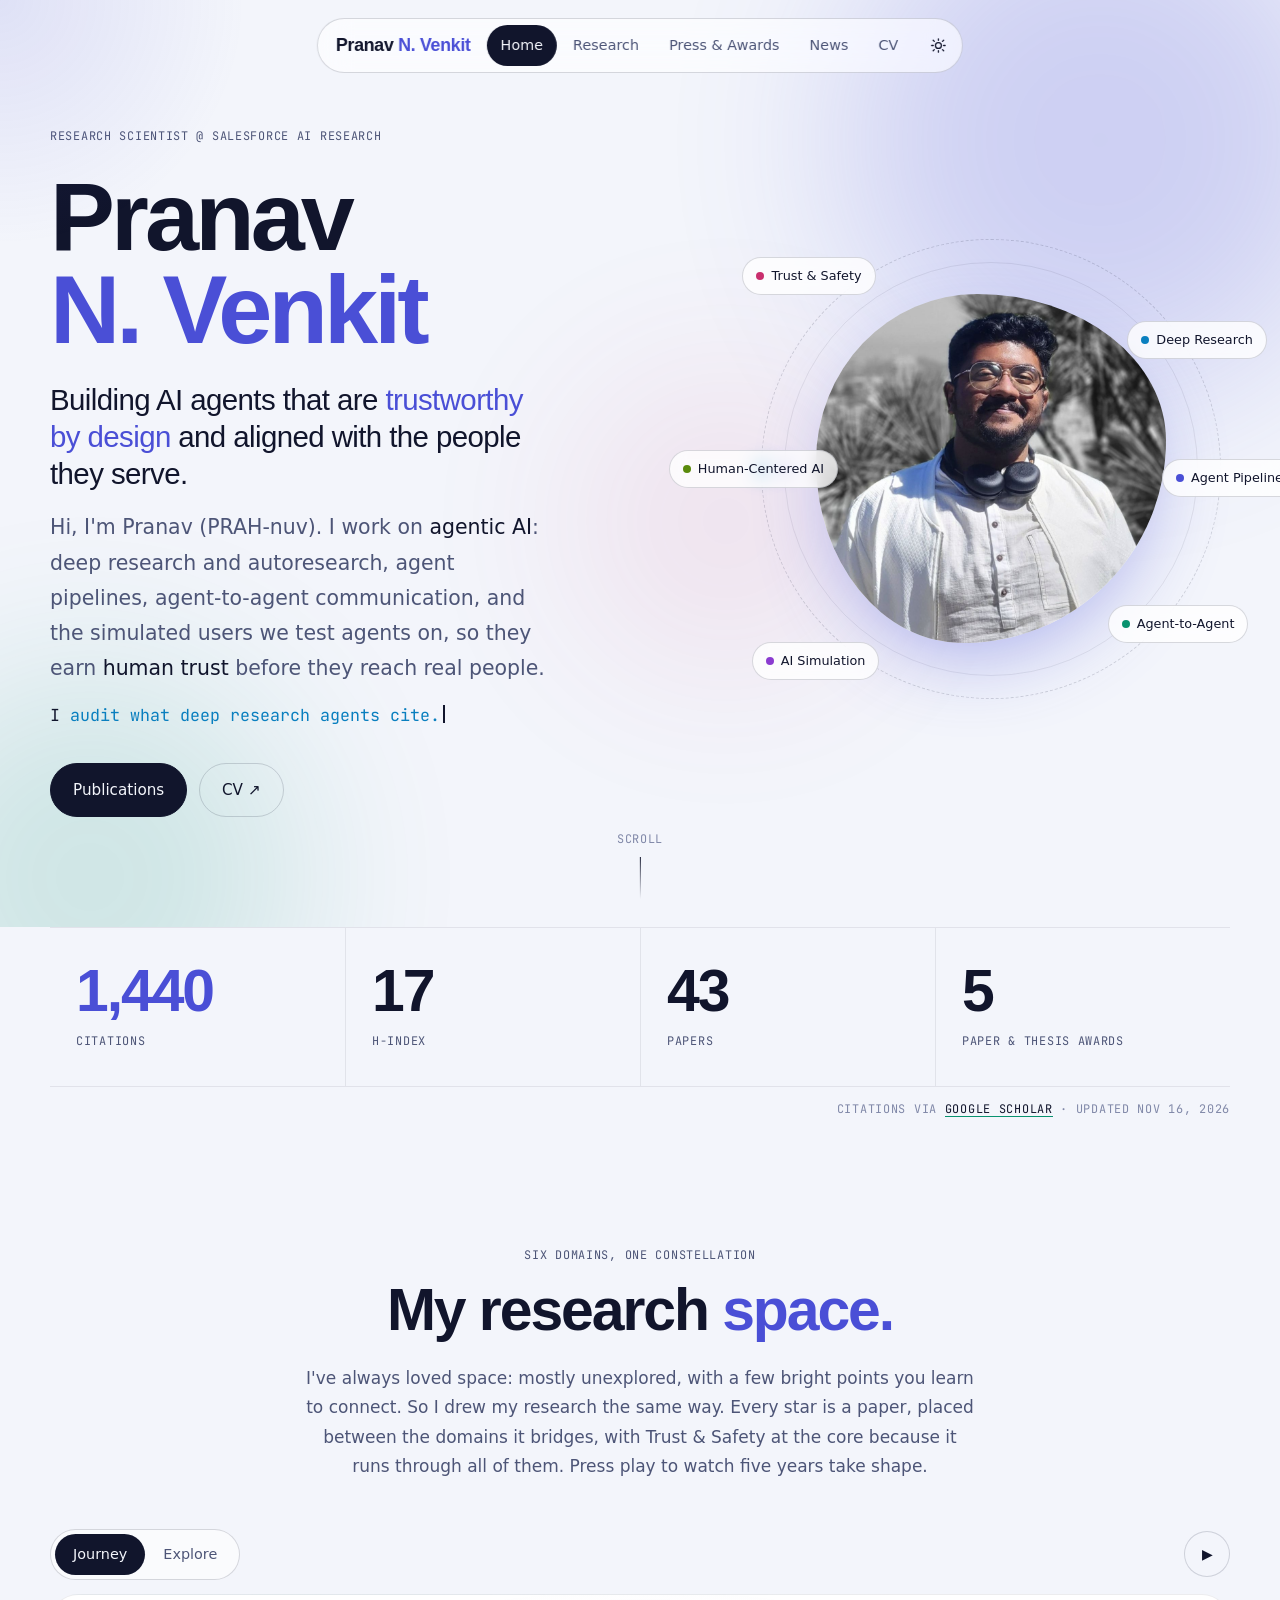
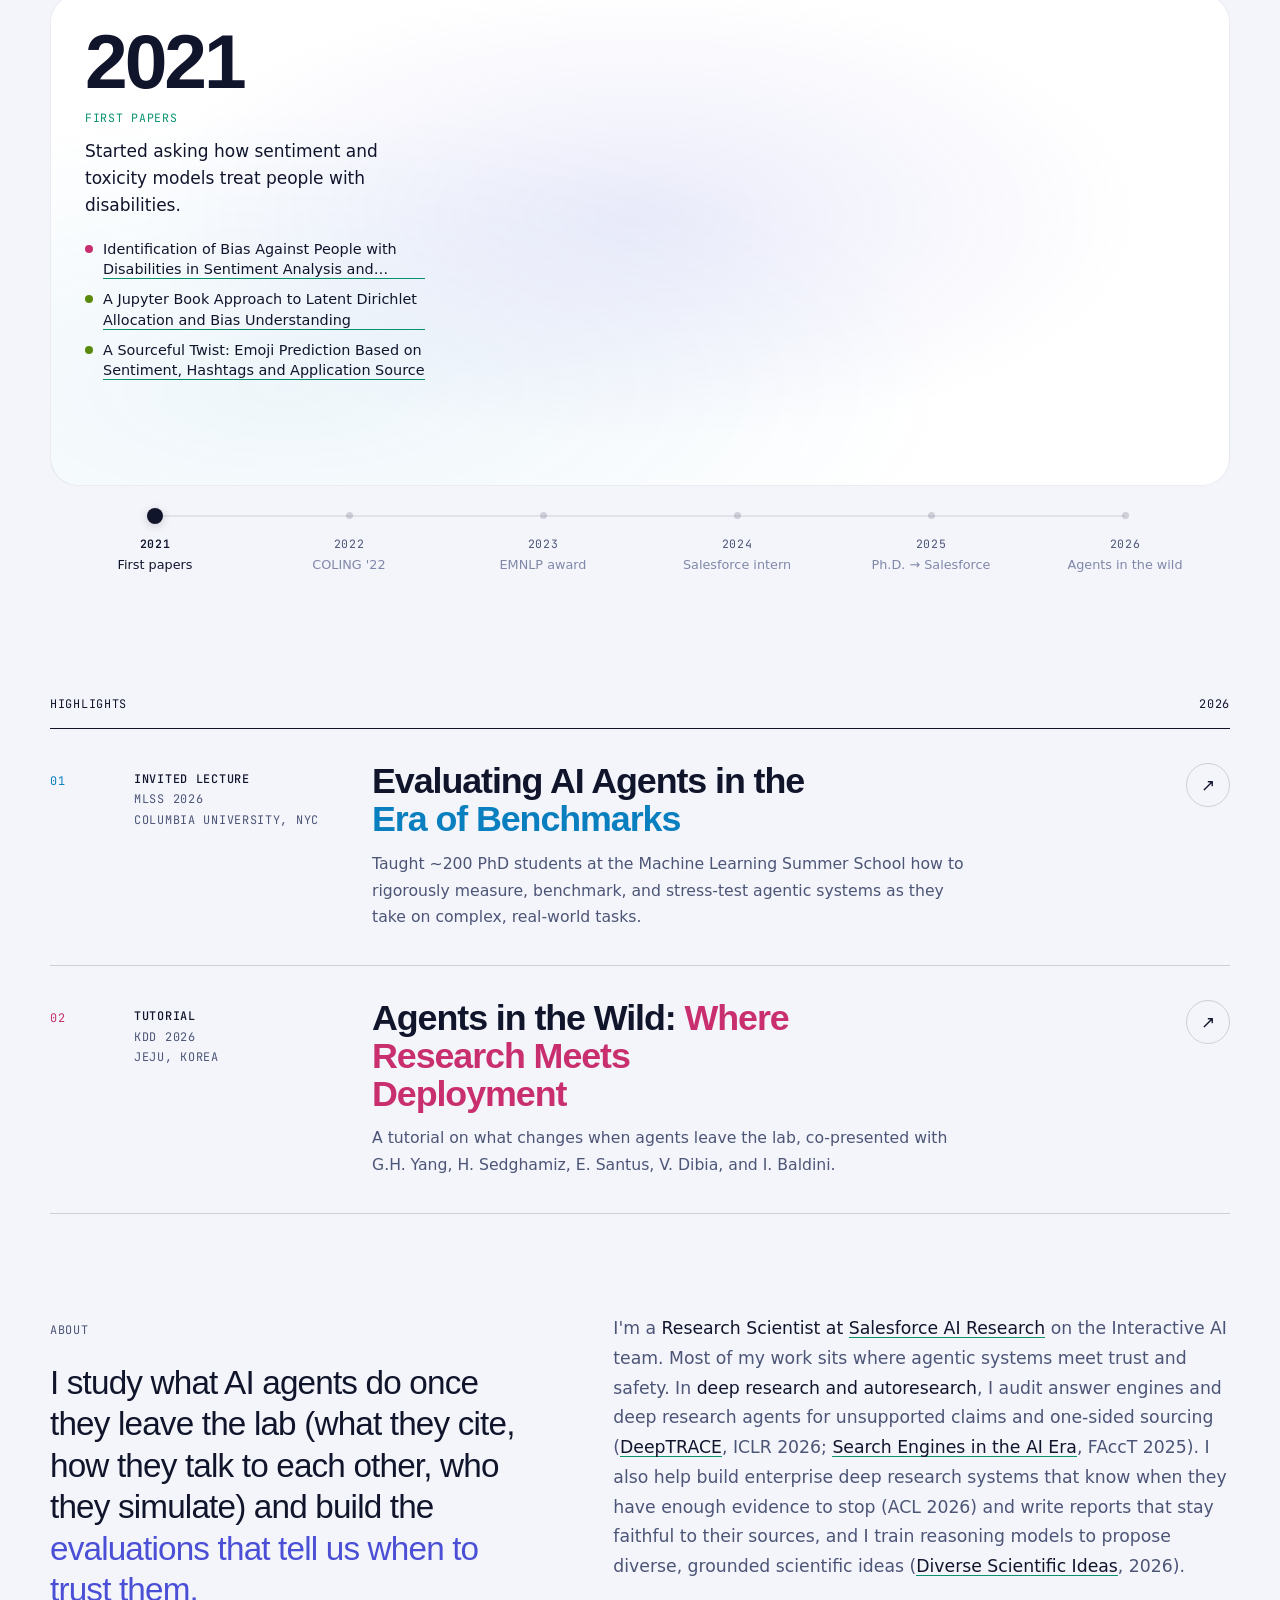
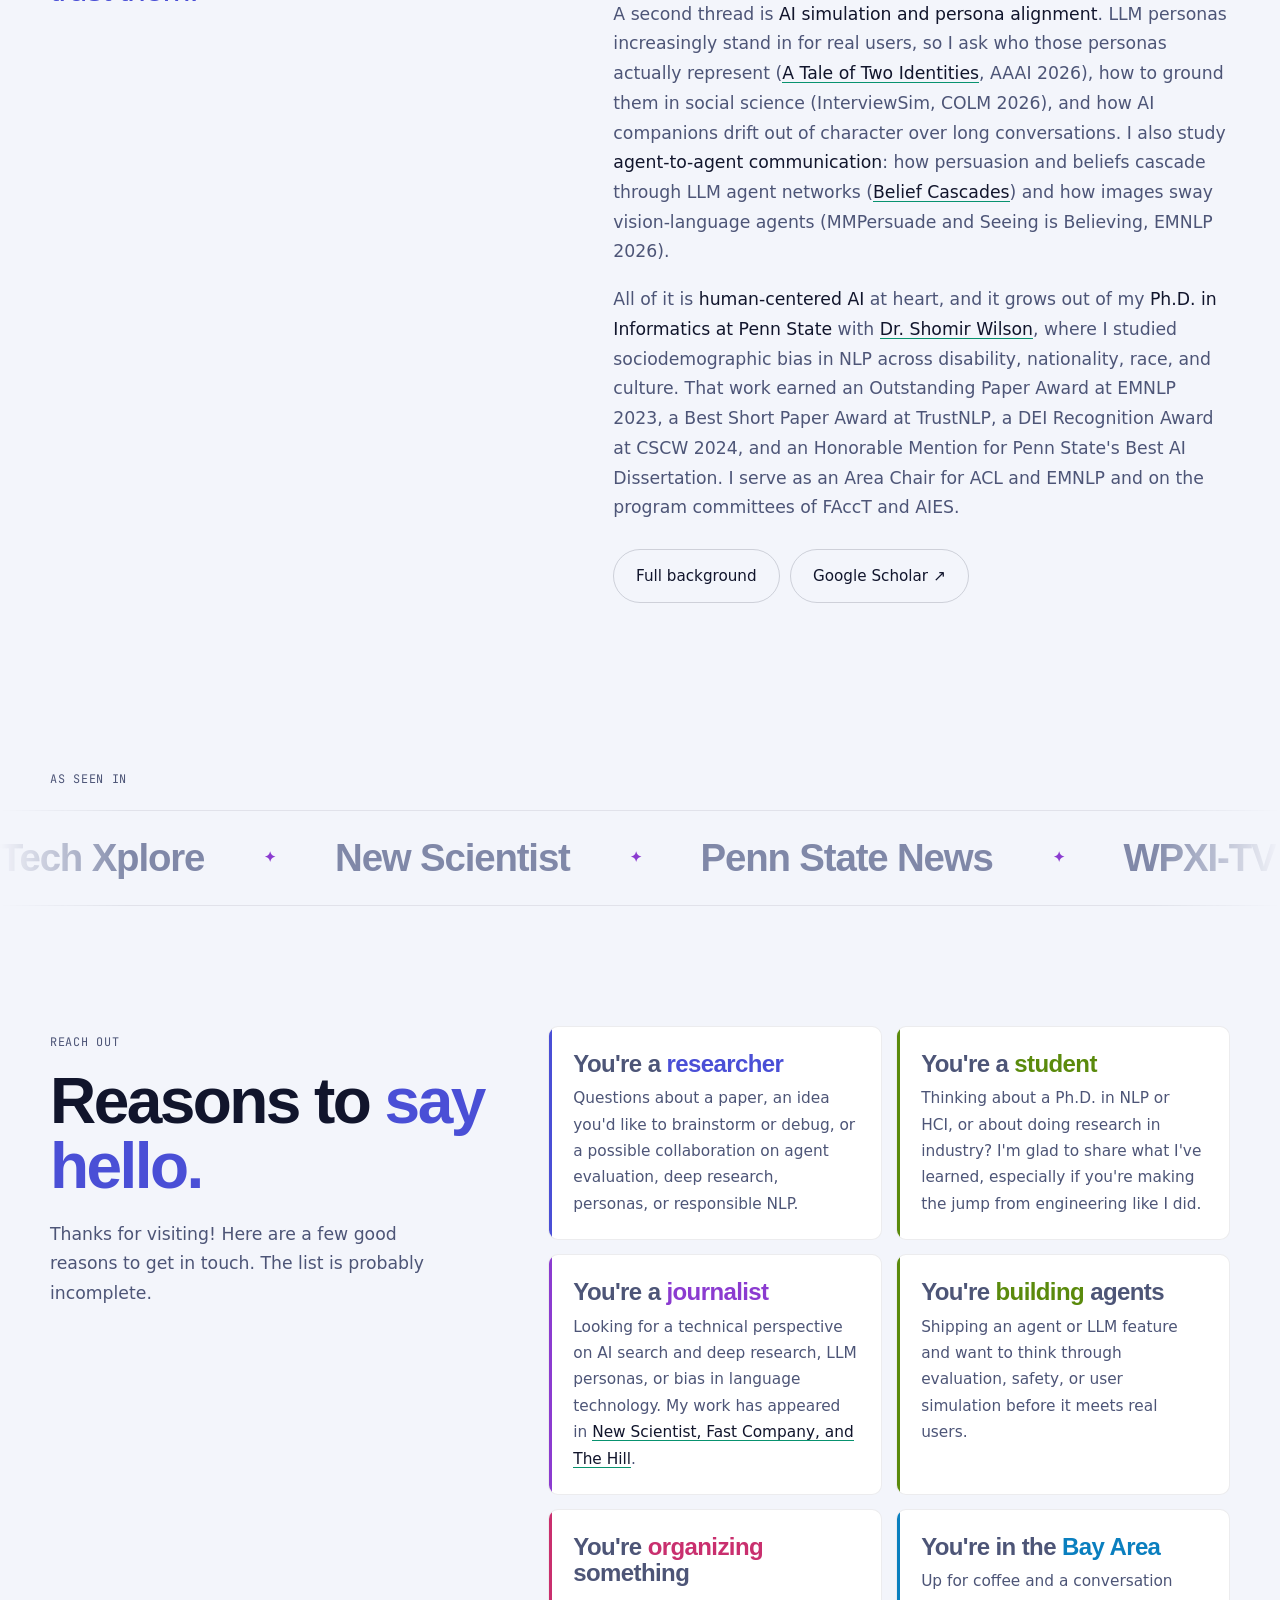
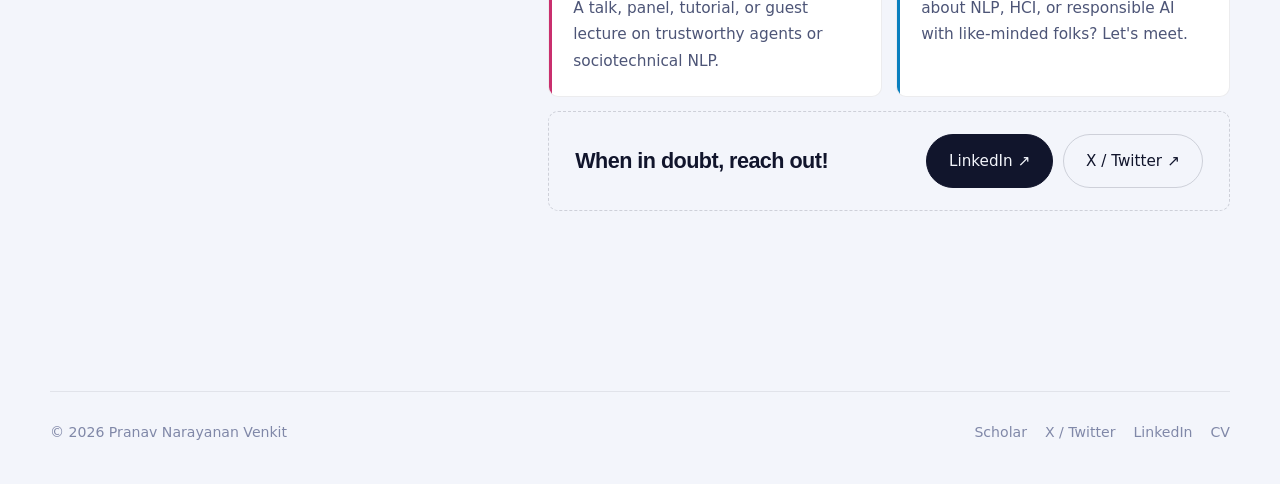
==== index.html @ 69ec811b "New type: Cabinet Grotesk, Switzer, JetBrains Mono; highlights as a ruled list Solid accent colours " ====
<!doctype html>
<html lang="en">
<head>
  <meta charset="utf-8" />
  <meta name="viewport" content="width=device-width, initial-scale=1" />
  <title>Pranav N. Venkit — Research Scientist, Salesforce AI Research</title>
  <meta name="description" content="Pranav Narayanan Venkit is a Research Scientist at Salesforce AI Research who builds and audits AI agents (deep research systems, user simulators, and multi-agent networks) through a trust and safety lens." />
  <meta property="og:title" content="Pranav N. Venkit" />
  <meta property="og:description" content="Research Scientist at Salesforce AI Research — auditing and building trustworthy AI agents, deep research systems, and LLM personas." />
  <meta property="og:image" content="https://www.pranavkit.com/assets/pranav.jpg" />
  <link rel="icon" href="assets/favicon.svg" />
  <link rel="preconnect" href="https://fonts.googleapis.com" />
  <link rel="preconnect" href="https://fonts.gstatic.com" crossorigin />
  <link rel="preconnect" href="https://cdn.fontshare.com" crossorigin />
  <link href="https://api.fontshare.com/v2/css?f[]=cabinet-grotesk@500,700,800&f[]=switzer@400,500,600,400i&display=swap" rel="stylesheet" />
  <link href="https://fonts.googleapis.com/css2?family=JetBrains+Mono:wght@400;500;600&display=swap" rel="stylesheet" />
  <link rel="stylesheet" href="css/style.css?v=202611171057" />
  <script>document.documentElement.dataset.theme = new URLSearchParams(location.search).get("theme") || localStorage.getItem("theme") || "light";</script>
</head>
<body data-page="home">

  <!-- ============ HERO ============ -->
  <header class="hero">
    <div class="hero-bg"><div class="blob b1"></div><div class="blob b2"></div><div class="blob b3"></div></div>
    <div class="wrap hero-grid">
      <div>
        <span class="eyebrow mono">Research Scientist @ Salesforce AI Research</span>
        <h1>
          <span class="line"><span>Pranav</span></span>
          <span class="line"><span><em class="grad-text">N. Venkit</em></span></span>
        </h1>
        <p class="tagline">Building AI agents that are <em class="grad-text">trustworthy by design</em> and aligned with the people they serve.</p>
        <p class="lede">Hi, I'm Pranav <span class="muted">(PRAH-nuv)</span>. I work on <b>agentic AI</b>: deep research and autoresearch, agent pipelines, agent-to-agent communication, and the simulated users we test agents on, so they earn <b>human trust</b> before they reach real people.</p>
        <div class="rotator">I <span class="word"></span><span class="caret"></span></div>
        <div class="hero-ctas">
          <a class="btn solid" href="research.html#publications">Publications</a>
          <a class="btn" href="assets/Pranav_Venkit_CV.pdf" target="_blank" rel="noopener">CV ↗</a>
        </div>
      </div>

      <div class="portrait-wrap" aria-hidden="false">
        <div class="orbit"><span class="planet" style="color:var(--cyan)"></span></div>
        <div class="orbit o2"><span class="planet" style="color:var(--indigo);width:10px;height:10px;margin-top:-5px;left:-5px"></span></div>
        <div class="portrait"><img src="assets/pranav.jpg" alt="Portrait of Pranav N. Venkit" /></div>
        <span class="orbit-tag" style="top:4%;left:-4%;animation-delay:0s"><i style="background:var(--magenta)"></i>Trust &amp; Safety</span>
        <span class="orbit-tag" style="top:18%;right:-10%;animation-delay:-1s"><i style="background:var(--cyan)"></i>Deep Research</span>
        <span class="orbit-tag" style="top:48%;right:-18%;animation-delay:-2s"><i style="background:var(--indigo)"></i>Agent Pipelines</span>
        <span class="orbit-tag" style="bottom:12%;right:-6%;animation-delay:-3s"><i style="background:var(--teal)"></i>Agent-to-Agent</span>
        <span class="orbit-tag" style="bottom:4%;left:-2%;animation-delay:-4s"><i style="background:var(--orchid)"></i>AI Simulation</span>
        <span class="orbit-tag" style="top:46%;left:-20%;animation-delay:-5s"><i style="background:var(--lime)"></i>Human-Centered AI</span>
      </div>
    </div>
    <div class="scroll-cue mono">Scroll<span></span></div>
  </header>

  <!-- ============ STATS ============ -->
  <section class="wrap">
    <div class="stats stagger" id="stats"></div>
    <p class="stats-note mono" id="stats-note"></p>
  </section>

  <!-- ============ RESEARCH SPACE ============ -->
  <section class="section" id="space">
    <div class="wrap">
      <div class="sec-head center reveal">
        <div>
          <span class="mono muted">Six domains, one constellation</span>
          <h2>My research <em>space.</em></h2>
        </div>
        <p>I've always loved space: mostly unexplored, with a few bright points you learn to connect. So I drew my research the same way. Every star is a paper, placed between the domains it bridges, with Trust &amp; Safety at the core because it runs through all of them. Press play to watch five years take shape.</p>
      </div>
      <div class="tl reveal" data-timeline>
        <div class="space-shell"></div>
        <div class="tl-bar"></div>
      </div>
    </div>
  </section>

  <!-- ============ HIGHLIGHTS ============ -->
  <section class="wrap highlights">
    <div class="hl-head reveal"><span class="mono">Highlights</span><span class="mono">2026</span></div>
    <div class="hl-list stagger">
      <a class="hl" href="https://cfe.columbia.edu/content/mlss2" target="_blank" rel="noopener" style="--c:var(--cyan)">
        <span class="hl-n mono">01</span>
        <span class="hl-meta mono"><b>Invited lecture</b><span>MLSS 2026</span><span>Columbia University, NYC</span></span>
        <div class="hl-body">
          <h3>Evaluating AI Agents in the <em>Era of Benchmarks</em></h3>
          <p>Taught ~200 PhD students at the Machine Learning Summer School how to rigorously measure, benchmark, and stress-test agentic systems as they take on complex, real-world tasks.</p>
        </div>
        <span class="hl-go" aria-hidden="true">↗</span>
      </a>
      <a class="hl" href="https://esantus.github.io/agents-in-the-wild-kdd2026/" target="_blank" rel="noopener" style="--c:var(--magenta)">
        <span class="hl-n mono">02</span>
        <span class="hl-meta mono"><b>Tutorial</b><span>KDD 2026</span><span>Jeju, Korea</span></span>
        <div class="hl-body">
          <h3>Agents in the Wild: <em>Where Research Meets Deployment</em></h3>
          <p>A tutorial on what changes when agents leave the lab, co-presented with G.H. Yang, H. Sedghamiz, E. Santus, V. Dibia, and I. Baldini.</p>
        </div>
        <span class="hl-go" aria-hidden="true">↗</span>
      </a>
    </div>
  </section>

  <!-- ============ ABOUT ============ -->
  <section class="section" style="padding-top:100px">
    <div class="wrap two-col">
      <div class="reveal">
        <span class="mono muted">About</span>
        <p class="prose big" style="margin-top:18px">I study what AI agents do once they leave the lab (what they cite, how they talk to each other, who they simulate) and build the <span class="grad-text">evaluations that tell us when to trust them.</span></p>
      </div>
      <div class="prose reveal">
        <p>I'm a <strong>Research Scientist at <a href="https://www.salesforceairesearch.com/" target="_blank" rel="noopener">Salesforce AI Research</a></strong> on the Interactive AI team. Most of my work sits where agentic systems meet trust and safety. In <strong>deep research and autoresearch</strong>, I audit answer engines and deep research agents for unsupported claims and one-sided sourcing (<a href="https://arxiv.org/abs/2509.04499" target="_blank" rel="noopener">DeepTRACE</a>, ICLR 2026; <a href="https://dl.acm.org/doi/abs/10.1145/3715275.3732089" target="_blank" rel="noopener">Search Engines in the AI Era</a>, FAccT 2025). I also help build enterprise deep research systems that know when they have enough evidence to stop (ACL 2026) and write reports that stay faithful to their sources, and I train reasoning models to propose diverse, grounded scientific ideas (<a href="https://arxiv.org/abs/2610.22324" target="_blank" rel="noopener">Diverse Scientific Ideas</a>, 2026).</p>
        <p>A second thread is <strong>AI simulation and persona alignment</strong>. LLM personas increasingly stand in for real users, so I ask who those personas actually represent (<a href="https://ojs.aaai.org/index.php/AAAI/article/view/41112" target="_blank" rel="noopener">A Tale of Two Identities</a>, AAAI 2026), how to ground them in social science (InterviewSim, COLM 2026), and how AI companions drift out of character over long conversations. I also study <strong>agent-to-agent communication</strong>: how persuasion and beliefs cascade through LLM agent networks (<a href="https://arxiv.org/abs/2608.25152" target="_blank" rel="noopener">Belief Cascades</a>) and how images sway vision-language agents (MMPersuade and Seeing is Believing, EMNLP 2026).</p>
        <p>All of it is <strong>human-centered AI</strong> at heart, and it grows out of my <strong>Ph.D. in Informatics at Penn State</strong> with <a href="https://shomir.net/" target="_blank" rel="noopener">Dr. Shomir Wilson</a>, where I studied sociodemographic bias in NLP across disability, nationality, race, and culture. That work earned an Outstanding Paper Award at EMNLP 2023, a Best Short Paper Award at TrustNLP, a DEI Recognition Award at CSCW 2024, and an Honorable Mention for Penn State's Best AI Dissertation. I serve as an Area Chair for ACL and EMNLP and on the program committees of FAccT and AIES.</p>
        <div style="display:flex;gap:10px;flex-wrap:wrap;margin-top:26px">
          <a class="btn" href="cv.html">Full background</a>
          <a class="btn" href="https://scholar.google.com/citations?user=oxgNwDsAAAAJ&hl=en" target="_blank" rel="noopener">Google Scholar ↗</a>
        </div>
      </div>
    </div>
  </section>


  <!-- ============ PRESS MARQUEE ============ -->
  <section style="padding:40px 0 100px">
    <div class="wrap reveal" style="margin-bottom:18px"><span class="mono muted">As seen in</span></div>
    <div class="marquee" id="marquee"></div>
  </section>

  <!-- ============ REACH OUT ============ -->
  <section class="section wrap" id="contact" style="padding-top:20px">
    <div class="reach">
      <div class="reveal">
        <span class="mono muted">Reach out</span>
        <h2>Reasons to <em class="grad-text">say hello.</em></h2>
        <p class="muted" style="font-size:1.08rem;max-width:36ch">Thanks for visiting! Here are a few good reasons to get in touch. The list is probably incomplete.</p>
      </div>
      <div class="reach-list stagger">
        <div class="reason" style="--c:var(--indigo)"><p class="who">You're a <i>researcher</i></p><p>Questions about a paper, an idea you'd like to brainstorm or debug, or a possible collaboration on agent evaluation, deep research, personas, or responsible NLP.</p></div>
        <div class="reason" style="--c:var(--lime)"><p class="who">You're a <i>student</i></p><p>Thinking about a Ph.D. in NLP or HCI, or about doing research in industry? I'm glad to share what I've learned, especially if you're making the jump from engineering like I did.</p></div>
        <div class="reason" style="--c:var(--orchid)"><p class="who">You're a <i>journalist</i></p><p>Looking for a technical perspective on AI search and deep research, LLM personas, or bias in language technology. My work has appeared in <a href="press.html">New Scientist, Fast Company, and The Hill</a>.</p></div>
        <div class="reason" style="--c:var(--lime)"><p class="who">You're <i>building</i> agents</p><p>Shipping an agent or LLM feature and want to think through evaluation, safety, or user simulation before it meets real users.</p></div>
        <div class="reason" style="--c:var(--magenta)"><p class="who">You're <i>organizing</i> something</p><p>A talk, panel, tutorial, or guest lecture on trustworthy agents or sociotechnical NLP.</p></div>
        <div class="reason" style="--c:var(--cyan)"><p class="who">You're in the <i>Bay Area</i></p><p>Up for coffee and a conversation about NLP, HCI, or responsible AI with like-minded folks? Let's meet.</p></div>
        <div class="reach-foot reveal"><p>When in doubt, reach out!</p><div class="row" id="reach-links"></div></div>
      </div>
    </div>
  </section>

  <script src="js/scholar.js?v=202611171057"></script>
  <script src="js/data.js?v=202611171057"></script>
  <script src="js/space.js?v=202611171057"></script>
  <script src="js/timeline.js?v=202611171057"></script>
  <script src="js/main.js?v=202611171057"></script>
</body>
</html>
---- css/style.css ----
/* ==========================================================================
   Palette — "Dawn" (light, default) and "Aurora" (dark)
   One base, one text color, and six domain hues per theme. Every color on the
   site — including the Research Space canvas — comes from these variables.
   ========================================================================== */
:root {
  color-scheme: dark;
  --ink: #050918;
  --ink-2: #0a1024;
  --ink-3: #121a35;
  --fg-rgb: 236, 239, 250;
  --bg-rgb: 5, 9, 24;
  --panel-rgb: 10, 16, 36;
  --line: rgba(var(--fg-rgb), 0.08);
  --line-2: rgba(var(--fg-rgb), 0.16);
  --paper: #eceffa;
  --muted: #98a1c2;
  --dim: #5d668c;
  --on-accent: #060a1b;

  --magenta: #ff5fa2; /* Trust & Safety */
  --cyan: #4cc9ff;    /* Deep Research & Autoresearch */
  --indigo: #7f83ff;  /* Agent Pipelines & Evaluation */
  --teal: #34e3b5;    /* Agent-to-Agent Communication */
  --orchid: #c77dff;  /* AI Simulation & Persona Alignment */
  --lime: #c2ef6a;    /* Human-Centered AI */
  --star: #f4e2a6;    /* starlight: award markers only, never text */

  --glow: 0.7;        /* strength of the blurred color fields */
  --grain: 0.045;

  --grad: linear-gradient(100deg, var(--teal), var(--cyan) 28%, var(--indigo) 52%, var(--orchid) 76%, var(--magenta));

  --f-display: "Cabinet Grotesk", "Helvetica Neue", Arial, sans-serif;
  --f-body: "Switzer", system-ui, -apple-system, sans-serif;
  --f-mono: "JetBrains Mono", ui-monospace, monospace;

  --r: 10px;
  --wrap: 1180px;
  --ease: cubic-bezier(0.2, 0.8, 0.2, 1);
}
[data-theme="light"] {
  color-scheme: light;
  --ink: #f3f5fb;
  --ink-2: #ffffff;
  --ink-3: #e5e9f4;
  --fg-rgb: 17, 21, 44;
  --bg-rgb: 243, 245, 251;
  --panel-rgb: 255, 255, 255;
  --paper: #11152c;
  --muted: #4d5577;
  --dim: #8088a8;

  --magenta: #c92f6e;
  --cyan: #0a7fbf;
  --indigo: #4a4fd6;
  --teal: #08926f;
  --orchid: #8b3bd0;
  --lime: #5a8a0c;
  --star: #a8820f;

  --glow: 0.55;
  --grain: 0.03;
}

*,
*::before,
*::after { box-sizing: border-box; }

html { scroll-behavior: smooth; }

body {
  margin: 0;
  background: var(--ink);
  color: var(--paper);
  font: 400 17px/1.72 var(--f-body);
  transition: background 0.35s, color 0.35s;
  -webkit-font-smoothing: antialiased;
  overflow-x: hidden;
}

/* Film grain over everything */
body::after {
  content: "";
  position: fixed;
  inset: -50%;
  pointer-events: none;
  z-index: 100;
  opacity: 0;
  background-image: url("data:image/svg+xml;utf8,<svg xmlns='http://www.w3.org/2000/svg' width='160' height='160'><filter id='n'><feTurbulence type='fractalNoise' baseFrequency='.9' numOctaves='3' stitchTiles='stitch'/></filter><rect width='100%' height='100%' filter='url(%23n)'/></svg>");
}
@keyframes grain {
  0% { transform: translate(0, 0); }
  25% { transform: translate(-3%, 2%); }
  50% { transform: translate(2%, -3%); }
  75% { transform: translate(-2%, -1%); }
  100% { transform: translate(0, 0); }
}

a { color: inherit; text-decoration: none; }
p a, li a, .news-text a, .prose a:not(.btn) {
  color: var(--paper);
  background: linear-gradient(var(--teal), var(--teal)) 0 100% / 100% 1px no-repeat;
  transition: background-size 0.3s var(--ease), color 0.2s;
}
p a:hover, li a:hover, .news-text a:hover, .prose a:not(.btn):hover { color: var(--on-accent); background-size: 100% 100%; }

img { max-width: 100%; display: block; }
::selection { background: var(--teal); color: var(--on-accent); }

.wrap { width: min(var(--wrap), 100% - 48px); margin-inline: auto; }

.mono { font-family: var(--f-mono); font-size: 0.74rem; letter-spacing: 0.06em; text-transform: uppercase; }
.muted { color: var(--muted); }
.grad-text { color: var(--indigo); }

/* Cursor spotlight */
.spotlight {
  position: fixed;
  width: 560px;
  height: 560px;
  left: 0;
  top: 0;
  border-radius: 50%;
  pointer-events: none;
  z-index: 0;
  background: radial-gradient(circle, color-mix(in srgb, var(--indigo) 12%, transparent), transparent 62%);
  transform: translate(-50%, -50%);
  transition: opacity 0.4s;
}

/* ---------- Navigation ---------- */
.nav {
  position: fixed;
  top: 18px;
  left: 50%;
  transform: translateX(-50%);
  z-index: 50;
  display: flex;
  align-items: center;
  gap: 6px;
  padding: 6px 6px 6px 18px;
  border: 1px solid var(--line-2);
  border-radius: 999px;
  background: rgba(var(--panel-rgb), 0.62);
  backdrop-filter: blur(16px) saturate(140%);
  -webkit-backdrop-filter: blur(16px) saturate(140%);
  transition: transform 0.45s var(--ease);
}
.nav.hide { transform: translate(-50%, -120%); }
.nav .brand {
  font-family: var(--f-display);
  font-weight: 700;
  font-size: 1.12rem;
  letter-spacing: -0.02em;
  margin-right: 10px;
  white-space: nowrap;
}
.nav .brand i { font-style: normal; color: var(--indigo); }
.nav-links { display: flex; gap: 2px; }
.nav-links a {
  position: relative;
  white-space: nowrap;
  padding: 8px 14px;
  border-radius: 999px;
  font-size: 0.9rem;
  color: var(--muted);
  transition: color 0.2s, background 0.2s;
}
.nav-links a:hover { color: var(--paper); background: rgba(var(--fg-rgb), 0.06); }
.nav-links a.active { color: var(--ink); background: var(--paper); }
.nav .nav-toggle { display: none; }

/* ---------- Buttons ---------- */
.btn {
  display: inline-flex;
  align-items: center;
  gap: 10px;
  padding: 13px 22px;
  border-radius: 999px;
  border: 1px solid var(--line-2);
  font-weight: 500;
  font-size: 0.95rem;
  transition: background 0.25s, color 0.25s, border-color 0.25s, transform 0.25s var(--ease);
  will-change: transform;
}
.btn:hover { border-color: var(--paper); }
.btn.solid { background: var(--paper); color: var(--ink); border-color: var(--paper); }
.btn.solid:hover { background: var(--cyan); border-color: var(--cyan); color: var(--on-accent); }
.btn svg { width: 16px; height: 16px; }

/* ---------- Hero ---------- */
.hero {
  position: relative;
  min-height: min(100vh, 940px);
  display: grid;
  align-items: center;
  padding: 120px 0 110px;
  overflow: hidden;
}
.hero-bg { position: absolute; inset: 0; z-index: -1; overflow: hidden; }
.blob {
  position: absolute;
  border-radius: 50%;
  filter: blur(90px);
  opacity: calc(0.4 * var(--glow));
  animation: float 18s ease-in-out infinite alternate;
}
.blob.b1 { width: 520px; height: 520px; background: var(--indigo); top: -120px; right: -80px; }
.blob.b2 { width: 420px; height: 420px; background: var(--teal); bottom: -160px; left: -120px; animation-delay: -6s; opacity: calc(0.28 * var(--glow)); }
.blob.b3 { width: 300px; height: 300px; background: var(--magenta); top: 40%; left: 45%; animation-delay: -12s; opacity: calc(0.18 * var(--glow)); }
@keyframes float {
  to { transform: translate(60px, 40px) scale(1.15); }
}

.hero-grid {
  display: grid;
  grid-template-columns: 1.35fr 1fr;
  gap: 56px;
  align-items: center;
}
.eyebrow { display: inline-flex; align-items: center; gap: 10px; color: var(--muted); }

.hero .tagline {
  font: 500 clamp(1.35rem, 2.3vw, 1.85rem)/1.25 var(--f-display);
  letter-spacing: -0.02em;
  color: var(--paper);
  max-width: 30ch;
  margin: 22px 0 0;
}
.hero .tagline em { font-style: normal; color: var(--indigo); }
.hero h1 {
  font-family: var(--f-display);
  font-weight: 800;
  font-size: clamp(3rem, 7.6vw, 6.6rem);
  line-height: 0.95;
  letter-spacing: -0.04em;
  margin: 22px 0 26px;
}
.hero h1 .line { display: block; overflow: hidden; }
.hero h1 .line > span { display: inline-block; transform: translateY(105%); animation: rise 1.1s var(--ease) forwards; }
.hero h1 .line:nth-child(2) > span { animation-delay: 0.12s; }
.hero h1 em { font-style: normal; color: var(--indigo); }
@keyframes rise { to { transform: none; } }

.hero .lede { font-size: clamp(1.1rem, 1.6vw, 1.32rem); color: var(--muted); max-width: 38ch; margin: 18px 0 14px; }
.hero .lede b { color: var(--paper); font-weight: 500; }
.rotator { font-family: var(--f-mono); font-size: clamp(0.95rem, 1.3vw, 1.1rem); min-height: 1.6em; margin-bottom: 34px; }
.rotator .word { transition: color 0.4s; }
.rotator .caret { display: inline-block; width: 2px; height: 1.05em; background: currentColor; margin-left: 3px; vertical-align: -0.12em; animation: blink 1s steps(1) infinite; }
@keyframes blink { 50% { opacity: 0; } }
.hero-ctas { display: flex; flex-wrap: wrap; gap: 12px; }

.portrait-wrap { position: relative; aspect-ratio: 1; max-width: 460px; justify-self: center; width: 100%; }
.portrait {
  position: absolute;
  inset: 12%;
  border-radius: 46% 54% 58% 42% / 48% 42% 58% 52%;
  overflow: hidden;
  animation: morph 14s ease-in-out infinite;
  box-shadow: 0 30px 80px -20px color-mix(in srgb, var(--indigo) 45%, transparent);
}
.portrait img { width: 100%; height: 100%; object-fit: cover; object-position: 50% 4%; }
@keyframes morph {
  50% { border-radius: 58% 42% 44% 56% / 42% 58% 42% 58%; }
}
.orbit { position: absolute; inset: 0; border: 1px dashed var(--line-2); border-radius: 50%; animation: spin 40s linear infinite; }
.orbit.o2 { inset: 5%; animation-duration: 28s; animation-direction: reverse; border-style: solid; border-color: var(--line); }
.orbit .planet { position: absolute; width: 14px; height: 14px; border-radius: 50%; top: 50%; left: -7px; margin-top: -7px; box-shadow: 0 0 18px currentColor; background: currentColor; }
@keyframes spin { to { transform: rotate(360deg); } }
.orbit-tag {
  position: absolute;
  padding: 7px 13px;
  border-radius: 999px;
  background: rgba(var(--panel-rgb), 0.8);
  border: 1px solid var(--line-2);
  backdrop-filter: blur(8px);
  font-size: 0.8rem;
  white-space: nowrap;
  animation: bob 6s ease-in-out infinite;
}
.orbit-tag i { display: inline-block; width: 8px; height: 8px; border-radius: 50%; margin-right: 7px; }
@keyframes bob { 50% { transform: translateY(-8px); } }

.scroll-cue { position: absolute; bottom: 28px; left: 50%; transform: translateX(-50%); color: var(--dim); display: flex; flex-direction: column; align-items: center; gap: 8px; }
.scroll-cue span { width: 1px; height: 42px; background: linear-gradient(var(--paper), transparent); animation: drip 2s var(--ease) infinite; transform-origin: top; }
@keyframes drip { 0% { transform: scaleY(0); } 50% { transform: scaleY(1); } 100% { transform: scaleY(1); opacity: 0; } }

/* ---------- Highlights (home) ----------
   A ruled, numbered index rather than cards: meta column, title, arrow.
   Hover washes the row in its own accent. */
.highlights { padding-top: 0; }
.hl-head { display: flex; justify-content: space-between; padding-bottom: 14px; border-bottom: 1px solid var(--paper); color: var(--paper); }
.hl {
  --c: var(--cyan);
  position: relative;
  display: grid;
  grid-template-columns: 56px 210px 1fr 48px;
  gap: 0 28px;
  align-items: start;
  padding: 34px 0;
  border-bottom: 1px solid var(--line-2);
  isolation: isolate;
}
.hl::before {
  content: "";
  position: absolute;
  inset: 0 -24px;
  z-index: -1;
  background: color-mix(in srgb, var(--c) 9%, transparent);
  transform: scaleY(0);
  transform-origin: bottom;
  transition: transform 0.45s var(--ease);
}
.hl:hover::before, .hl:focus-visible::before { transform: none; }
.hl-n { color: var(--c); padding-top: 8px; }
.hl-meta { color: var(--muted); line-height: 1.7; padding-top: 6px; }
.hl-meta b, .hl-meta span { display: block; }
.hl-meta b { color: var(--paper); font-weight: 500; }
.hl h3 { font: 700 clamp(1.6rem, 2.8vw, 2.4rem)/1.05 var(--f-display); letter-spacing: -0.03em; margin: 0 0 12px; max-width: 22ch; }
.hl h3 em { font-style: normal; color: var(--c); }
.hl p { color: var(--muted); margin: 0; font-size: 0.98rem; max-width: 60ch; }
.hl-go {
  justify-self: end;
  width: 44px;
  height: 44px;
  display: grid;
  place-items: center;
  border: 1px solid var(--line-2);
  border-radius: 50%;
  transition: background 0.3s, color 0.3s, border-color 0.3s, transform 0.4s var(--ease);
}
.hl:hover .hl-go, .hl:focus-visible .hl-go { background: var(--c); border-color: var(--c); color: var(--ink-2); transform: rotate(45deg); }

/* ---------- Stats ---------- */
.stats { display: grid; grid-template-columns: repeat(4, 1fr); border-block: 1px solid var(--line); }
.stat { padding: 34px 26px; border-left: 1px solid var(--line); }
.stat:first-child { border-left: 0; }
.stat .num { font-family: var(--f-display); font-weight: 700; font-size: clamp(2.4rem, 4.6vw, 3.8rem); line-height: 1; letter-spacing: -0.035em; }
.stat .lbl { margin-top: 10px; color: var(--muted); }

/* ---------- Sections ---------- */
section { position: relative; z-index: 1; }
.section { padding: 120px 0; }
.sec-head { display: flex; align-items: end; justify-content: space-between; gap: 24px; margin-bottom: 48px; flex-wrap: wrap; }
.sec-head h2, .page-title {
  font-family: var(--f-display);
  font-weight: 700;
  font-size: clamp(2.2rem, 4.6vw, 3.7rem);
  line-height: 1.02;
  letter-spacing: -0.035em;
  margin: 12px 0 0;
}
.sec-head h2 em, .page-title em { font-style: normal; color: var(--indigo); }
.sec-head p { max-width: 44ch; color: var(--muted); margin: 0; }
.sec-head.center { flex-direction: column; align-items: center; text-align: center; }
.sec-head.center p { max-width: 62ch; }

.page-hero { padding: 170px 0 60px; position: relative; overflow: hidden; }
.page-hero .page-title { font-size: clamp(2.8rem, 7vw, 5.6rem); line-height: 1.04; }
.page-hero p { color: var(--muted); max-width: 58ch; font-size: 1.15rem; }

/* ---------- Research Space ---------- */
.space-shell {
  position: relative;
  border: 1px solid var(--line);
  border-radius: 28px;
  background:
    radial-gradient(ellipse at 50% 45%, color-mix(in srgb, var(--indigo) 11%, transparent), transparent 60%),
    radial-gradient(ellipse at 20% 80%, color-mix(in srgb, var(--cyan) 7%, transparent), transparent 50%),
    var(--ink-2);
  overflow: hidden;
}
.space-shell.full { border-radius: 0; border-inline: 0; height: min(86vh, 900px); }
.space-canvas { display: block; width: 100%; height: 640px; cursor: grab; touch-action: pan-y; }
.space-shell.full .space-canvas { height: 100%; }
.space-canvas.dragging { cursor: grabbing; }
.space-canvas.pointing { cursor: pointer; }

.space-legend {
  position: absolute;
  left: 22px;
  top: 22px;
  display: flex;
  flex-direction: column;
  gap: 6px;
  z-index: 2;
}
.chip {
  display: inline-flex;
  align-items: center;
  gap: 9px;
  padding: 7px 13px 7px 11px;
  border-radius: 999px;
  border: 1px solid var(--line-2);
  background: rgba(var(--bg-rgb), 0.55);
  backdrop-filter: blur(8px);
  color: var(--paper);
  font: 500 0.82rem var(--f-body);
  cursor: pointer;
  transition: border-color 0.2s, background 0.2s, opacity 0.2s, transform 0.2s var(--ease);
}
.chip i { width: 9px; height: 9px; border-radius: 50%; flex: none; }
.chip:hover { transform: translateX(3px); }
.chip.on { background: var(--paper); color: var(--ink); border-color: var(--paper); }
.chip.off { opacity: 0.45; }
.chip .n { font-family: var(--f-mono); font-size: 0.72rem; color: var(--dim); }
.chip.on .n { color: var(--ink-3); }

.space-hint {
  position: absolute;
  right: 22px;
  bottom: 18px;
  color: var(--dim);
  z-index: 2;
  display: flex;
  gap: 16px;
  pointer-events: none;
}
.space-controls { position: absolute; right: 18px; top: 18px; display: flex; gap: 6px; z-index: 2; }
.icon-btn {
  width: 38px;
  height: 38px;
  border-radius: 50%;
  border: 1px solid var(--line-2);
  background: rgba(var(--bg-rgb), 0.55);
  color: var(--paper);
  display: grid;
  place-items: center;
  cursor: pointer;
  font-size: 1rem;
  transition: background 0.2s;
}
.icon-btn:hover { background: rgba(var(--fg-rgb), 0.1); }

.space-tip {
  position: absolute;
  z-index: 5;
  width: 320px;
  padding: 16px 18px;
  border-radius: 14px;
  background: rgba(var(--panel-rgb), 0.92);
  border: 1px solid var(--line-2);
  backdrop-filter: blur(14px);
  box-shadow: 0 20px 60px -20px rgba(0, 0, 0, 0.8);
  pointer-events: none;
  opacity: 0;
  transform: translateY(6px) scale(0.98);
  transition: opacity 0.18s, transform 0.18s var(--ease);
}
.space-tip.show { opacity: 1; transform: none; }
.space-tip .tip-meta { display: flex; gap: 10px; align-items: center; color: var(--muted); margin-bottom: 8px; }
.space-tip h4 { margin: 0 0 8px; font: 500 1rem/1.35 var(--f-body); }
.space-tip .tip-auth { font-size: 0.8rem; color: var(--muted); margin-bottom: 10px; }
.space-tip .tip-tags { display: flex; flex-wrap: wrap; gap: 6px; }
.space-tip .tip-open { margin-top: 12px; font-size: 0.72rem; color: var(--teal); }
.tag {
  display: inline-flex;
  align-items: center;
  gap: 6px;
  padding: 3px 9px;
  border-radius: 999px;
  font: 500 0.72rem var(--f-body);
  border: 1px solid currentColor;
  white-space: nowrap;
}
.tag::before { content: ""; width: 6px; height: 6px; border-radius: 50%; background: currentColor; }
.award-pill {
  display: inline-flex;
  gap: 6px;
  align-items: center;
  padding: 3px 10px;
  border-radius: 999px;
  background: color-mix(in srgb, var(--orchid) 15%, transparent);
  color: var(--orchid);
  font: 600 0.72rem var(--f-body);
}

.space-panel {
  position: absolute;
  right: 22px;
  top: 70px;
  width: 300px;
  padding: 20px;
  border-radius: 16px;
  background: rgba(var(--panel-rgb), 0.82);
  border: 1px solid var(--line-2);
  backdrop-filter: blur(14px);
  z-index: 3;
  opacity: 0;
  transform: translateX(14px);
  pointer-events: none;
  transition: opacity 0.3s, transform 0.3s var(--ease);
}
.space-panel.show { opacity: 1; transform: none; pointer-events: auto; }
.space-panel h3 { font: 700 1.5rem/1.1 var(--f-display); margin: 6px 0 10px; }
.space-panel p { font-size: 0.9rem; color: var(--muted); margin: 0 0 14px; }
.space-panel a.more { font-size: 0.85rem; color: var(--paper); }

.space-key {
  position: absolute;
  left: 22px;
  bottom: 18px;
  z-index: 2;
  padding: 10px 14px;
  border-radius: 14px;
  border: 1px solid var(--line-2);
  background: rgba(var(--bg-rgb), 0.6);
  backdrop-filter: blur(8px);
  font-size: 0.8rem;
  color: var(--muted);
}
/* the summary fills the box so the whole button is tappable */
.space-key summary { margin: -10px -14px; padding: 10px 14px; cursor: pointer; font-size: 0.7rem; letter-spacing: 0.08em; text-transform: uppercase; color: var(--paper); }
.space-key ul { list-style: none; margin: 18px 0 0; padding: 0; display: grid; gap: 5px; }
.space-key li { display: flex; align-items: center; gap: 9px; }
.space-key svg { width: 22px; height: 22px; flex: none; }

.space-fallback { position: absolute; width: 1px; height: 1px; overflow: hidden; clip: rect(0 0 0 0); }

/* ---------- Research Space timeline (home) ---------- */
.tl .space-shell { aspect-ratio: 2.4 / 1; min-height: 440px; }
.tl .space-canvas { height: 100%; }
.tl .space-controls, .tl .space-key { display: none; }

/* legend and hint only once the film has finished */
.tl .space-legend { left: 34px; top: auto; bottom: 30px; flex-direction: row; flex-wrap: wrap; max-width: min(30%, 360px); }
.tl .space-legend, .tl .space-hint { opacity: 0; pointer-events: none; transition: opacity 0.5s; }
.tl .tl-done .space-legend, .tl .tl-done .space-hint { opacity: 1; pointer-events: auto; }

.tl-cap { position: absolute; left: 34px; top: 30px; bottom: 30px; width: min(30%, 340px); z-index: 2; pointer-events: none; display: flex; flex-direction: column; gap: 10px; }
.tl-cap > * { pointer-events: auto; }
/* white-space keeps the end-state range on one line */
.tl-big { white-space: nowrap; font: 700 clamp(3.4rem, 6vw, 5.6rem)/0.95 var(--f-display); color: var(--paper); letter-spacing: -0.04em; }
.tl-big span { color: var(--muted); margin: 0 0.12em; }
.tl-cap p { color: var(--muted); line-height: 1.6; margin: 6px 0 8px; }
.tl-cap .btn { align-self: flex-start; }
.tl-cap ul { list-style: none; margin: 10px 0 0; padding: 0; display: grid; gap: 10px; }
.tl-cap li { display: grid; grid-template-columns: 8px 1fr; gap: 10px; align-items: baseline; font-size: 0.9rem; line-height: 1.4; animation: tl-in 0.5s var(--ease) both; }
.tl-cap li:nth-child(2) { animation-delay: 0.08s; }
.tl-cap li:nth-child(3) { animation-delay: 0.16s; }
.tl-cap li i { width: 8px; height: 8px; border-radius: 50%; transform: translateY(-1px); }
.tl-cap li a:hover { color: var(--on-accent); }
.tl-cap li a { color: var(--paper); display: -webkit-box; -webkit-line-clamp: 2; -webkit-box-orient: vertical; overflow: hidden; }
.tl-cap li a:hover { text-decoration: underline; }
.tl-more { font-size: 0.72rem; padding-left: 18px; }
@keyframes tl-in { from { opacity: 0; transform: translateY(6px); } }

/* tabs and play button above the box */
.tl-head { display: flex; align-items: center; justify-content: space-between; gap: 16px; margin-bottom: 14px; }
.tl-tabs { display: inline-flex; padding: 4px; border: 1px solid var(--line-2); border-radius: 999px; background: rgba(var(--panel-rgb), 0.6); }
.tl-tab { font: inherit; font-size: 0.9rem; padding: 8px 18px; border: 0; border-radius: 999px; background: none; color: var(--muted); cursor: pointer; transition: background 0.3s, color 0.3s; }
.tl-tab:hover { color: var(--paper); }
.tl-tab[aria-pressed="true"] { background: var(--paper); color: var(--ink); }
.tl-play { flex: none; width: 46px; height: 46px; font-size: 0.85rem; }
.tl-ml { color: var(--teal); font-size: 0.72rem; }
.tl-cap .tl-ml + p { color: var(--paper); margin: 0; }

/* scrubber: one stop per year with its milestone */
.tl-bar { margin-top: 22px; padding: 0 8px; }
.tl-track { position: relative; padding-top: 18px; cursor: pointer; touch-action: none; outline: none; }
.tl-track:focus-visible .tl-knob { box-shadow: 0 0 0 4px color-mix(in srgb, var(--indigo) 30%, transparent); }
.tl-cols { display: flex; }
.tl-col { flex: 1; position: relative; display: flex; flex-direction: column; align-items: center; gap: 4px; text-align: center; padding-top: 8px; }
.tl-dot { position: absolute; top: -14px; width: 7px; height: 7px; border-radius: 50%; background: var(--line-2); z-index: 1; transition: background 0.3s; }
.tl-col.past .tl-dot, .tl-col.now .tl-dot { background: var(--paper); }
.tl-y { font-size: 0.72rem; color: var(--muted); transition: color 0.3s; }
.tl-m { font-size: 0.8rem; color: var(--dim); max-width: 16ch; line-height: 1.3; transition: color 0.3s; }
.tl-col.past .tl-m { color: var(--muted); }
.tl-col.now .tl-y, .tl-col.now .tl-m { color: var(--paper); }
.tl-col.now .tl-y { font-weight: 600; }
.tl-rail { position: absolute; left: calc(50% / var(--n)); right: calc(50% / var(--n)); top: 7px; height: 2px; background: var(--line); border-radius: 2px; }
.tl-fill { height: 100%; background: linear-gradient(90deg, var(--magenta), var(--indigo), var(--cyan)); border-radius: 2px; }
.tl-knob { position: absolute; top: 50%; width: 16px; height: 16px; margin: -8px 0 0 -8px; border-radius: 50%; background: var(--paper); box-shadow: 0 2px 10px rgba(0, 0, 0, 0.18); z-index: 2; transition: transform 0.2s var(--ease); }
.tl-track:hover .tl-knob, .tl-track.drag .tl-knob { transform: scale(1.25); }

@media (max-width: 760px) {
  .tl .space-shell { aspect-ratio: auto; height: 600px; min-height: 0; }
  .tl-cap { left: 18px; right: 18px; top: auto; bottom: 18px; width: auto; gap: 6px; }
  .tl-big { font-size: 2.8rem; }
  .tl .space-legend { display: none; }
  .tl-bar { padding: 0; }
  .tl-m { display: none; }
}

/* ---------- Domain cards (research page) ---------- */
.domain-grid { display: grid; grid-template-columns: repeat(3, 1fr); gap: 18px; }
.domain-card {
  --c: var(--indigo);
  position: relative;
  padding: 28px;
  border-radius: var(--r);
  background: var(--ink-2);
  border: 1px solid var(--line);
  overflow: hidden;
  transition: transform 0.35s var(--ease), border-color 0.35s;
  cursor: pointer;
}
.domain-card::before {
  content: "";
  position: absolute;
  inset: auto -30% -60% auto;
  width: 260px;
  height: 260px;
  border-radius: 50%;
  background: var(--c);
  filter: blur(70px);
  opacity: calc(0.3 * var(--glow));
  transition: opacity 0.35s, transform 0.5s var(--ease);
}
.domain-card:hover { transform: translateY(-6px); border-color: var(--c); }
.domain-card:hover::before { opacity: 0.45; transform: scale(1.2); }
.domain-card .k { color: var(--c); }
.domain-card h3 { font: 700 1.7rem/1.1 var(--f-display); margin: 14px 0 12px; }
.domain-card p { color: var(--muted); font-size: 0.95rem; margin: 0 0 18px; position: relative; }
.domain-card .count { font-family: var(--f-mono); font-size: 0.8rem; color: var(--paper); position: relative; }

.domain-block { padding: 70px 0; border-top: 1px solid var(--line); scroll-margin-top: 90px; }
.domain-block-head { display: grid; grid-template-columns: 1fr 1.4fr; gap: 40px; margin-bottom: 34px; }
.domain-block h3 { font: 700 clamp(2rem, 4vw, 3rem)/1.04 var(--f-display); letter-spacing: -0.03em; margin: 10px 0 0; }

/* ---------- Publication list ---------- */
.toolbar {
  position: sticky;
  top: 82px;
  z-index: 10;
  display: flex;
  flex-wrap: wrap;
  gap: 10px;
  align-items: center;
  padding: 14px;
  margin-bottom: 30px;
  border-radius: 20px;
  border: 1px solid var(--line);
  background: rgba(var(--panel-rgb), 0.78);
  backdrop-filter: blur(14px);
}
.search {
  flex: 1 1 100%;
  display: flex;
  align-items: center;
  gap: 10px;
  padding: 10px 16px;
  border-radius: 999px;
  border: 1px solid var(--line-2);
  background: var(--ink);
}
.search input { all: unset; flex: 1; font-size: 0.95rem; color: var(--paper); }
.search input::placeholder { color: var(--dim); }
.toolbar .chip { background: transparent; }
.toolbar .chip.on { background: var(--paper); }
.toggle { display: inline-flex; align-items: center; gap: 8px; font-size: 0.85rem; color: var(--muted); cursor: pointer; padding: 0 6px; }
.toggle input { accent-color: var(--cyan); }
.result-count { color: var(--dim); margin-left: auto; padding-right: 6px; }

.year-group { display: grid; grid-template-columns: 140px 1fr; gap: 24px; padding: 26px 0; border-top: 1px solid var(--line); }
.year-group .yr { font: 700 2.6rem/1 var(--f-display); letter-spacing: -0.03em; color: var(--dim); position: sticky; top: 170px; align-self: start; }
.pub {
  position: relative;
  display: grid;
  grid-template-columns: 6px 1fr auto;
  gap: 20px;
  padding: 18px 18px 18px 0;
  border-radius: 14px;
  transition: background 0.25s, transform 0.25s var(--ease);
}
.pub + .pub { margin-top: 4px; }
.pub:hover { background: rgba(var(--fg-rgb), 0.035); transform: translateX(6px); }
.pub .bar { border-radius: 6px; background: var(--c, var(--indigo)); opacity: 0.85; }
.pub h4 { margin: 0 0 6px; font: 500 1.06rem/1.4 var(--f-body); }
.pub h4 a { background: none; }
.pub h4 a:hover { color: var(--cyan); background: none; }
.pub .auth { font-size: 0.88rem; color: var(--muted); margin-bottom: 6px; }
.pub .auth b { color: var(--paper); font-weight: 600; }
.pub .venue { font-size: 0.88rem; color: var(--paper); font-style: italic; opacity: 0.85; }
.pub .tags { display: flex; flex-wrap: wrap; gap: 6px; margin-top: 10px; }
.pub .side { text-align: right; display: flex; flex-direction: column; align-items: end; gap: 8px; }
.pub .open {
  width: 36px;
  height: 36px;
  border-radius: 50%;
  border: 1px solid var(--line-2);
  display: grid;
  place-items: center;
  transition: background 0.2s, transform 0.3s var(--ease), color 0.2s;
}
.pub:hover .open { background: var(--paper); color: var(--ink); transform: rotate(-45deg); }
.empty { padding: 60px 0; text-align: center; color: var(--muted); }

/* ---------- News ---------- */
.news-list { list-style: none; margin: 0; padding: 0; }
.news-item {
  display: grid;
  grid-template-columns: 120px 110px 1fr;
  gap: 18px;
  align-items: baseline;
  padding: 18px 0;
  border-top: 1px solid var(--line);
  transition: background 0.25s;
}
.news-item:hover { background: linear-gradient(90deg, rgba(var(--fg-rgb), 0.03), transparent); }
.news-item .when { font-family: var(--f-mono); font-size: 0.8rem; color: var(--muted); letter-spacing: 0.04em; }
.news-text { color: var(--paper); }
.news-text b { font-weight: 600; }
.news-filters { display: flex; gap: 8px; flex-wrap: wrap; }
.news-filters .chip { background: transparent; }
.news-filters .chip.on { background: var(--paper); }

.two-col { display: grid; grid-template-columns: 1fr 1.25fr; gap: 70px; align-items: start; }
.prose p { color: var(--muted); font-size: 1.08rem; margin: 0 0 18px; }
.prose p strong { color: var(--paper); font-weight: 500; }
.prose.big, .prose .big { font: 500 clamp(1.5rem, 2.6vw, 2.1rem)/1.25 var(--f-display); color: var(--paper); letter-spacing: -0.025em; }

/* ---------- Marquee ---------- */
.marquee { overflow: hidden; border-block: 1px solid var(--line); padding: 26px 0; mask-image: linear-gradient(90deg, transparent, #000 10%, #000 90%, transparent); }
.marquee-track { display: flex; gap: 60px; width: max-content; animation: marquee 38s linear infinite; }
.marquee:hover .marquee-track { animation-play-state: paused; }
.marquee-track a { font: 700 clamp(1.6rem, 3vw, 2.4rem)/1.08 var(--f-display); letter-spacing: -0.03em; white-space: nowrap; color: var(--dim); transition: color 0.2s; display: flex; align-items: center; gap: 60px; }
.marquee-track a:hover { color: var(--paper); }
.marquee-track a::after { content: "✦"; font-size: 0.9rem; color: var(--orchid); }
@keyframes marquee { to { transform: translateX(-50%); } }

/* ---------- Press & awards ---------- */
.press-grid { display: grid; grid-template-columns: repeat(3, 1fr); gap: 16px; }
.press-card {
  display: flex;
  flex-direction: column;
  gap: 14px;
  padding: 24px;
  border-radius: var(--r);
  border: 1px solid var(--line);
  background: var(--ink-2);
  transition: transform 0.35s var(--ease), border-color 0.3s;
  min-height: 210px;
}
.press-card:hover { transform: translateY(-5px); border-color: var(--indigo); }
.press-card .outlet { font: 700 1.35rem/1 var(--f-display); }
.press-card .t { color: var(--muted); font-size: 0.98rem; flex: 1; }
.press-card .meta { display: flex; justify-content: space-between; color: var(--dim); }

.awards { display: grid; grid-template-columns: repeat(2, 1fr); gap: 16px; }
.award {
  display: grid;
  grid-template-columns: 64px 1fr;
  gap: 18px;
  padding: 22px;
  border-radius: var(--r);
  border: 1px solid var(--line);
  background: linear-gradient(135deg, color-mix(in srgb, var(--cyan) 9%, transparent), transparent 50%), var(--ink-2);
}
.award .medal {
  width: 64px;
  height: 64px;
  border-radius: 50%;
  display: grid;
  place-items: center;
  font: 500 0.95rem var(--f-mono);
  color: var(--on-accent);
  background: conic-gradient(from 210deg, var(--teal), var(--cyan), var(--indigo), var(--orchid), var(--magenta), var(--teal));
}
.award h4 { margin: 2px 0 4px; font: 500 1.08rem/1.3 var(--f-body); }
.award .o { color: var(--orchid); font-size: 0.85rem; margin-bottom: 6px; }
.award p { margin: 0; color: var(--muted); font-size: 0.9rem; }

/* ---------- CV ---------- */
.timeline { position: relative; padding-left: 34px; }
.timeline::before { content: ""; position: absolute; left: 7px; top: 8px; bottom: 8px; width: 1px; background: linear-gradient(var(--teal), var(--cyan), var(--indigo), var(--orchid), var(--magenta)); }
.tl-item { position: relative; padding: 0 0 46px; }
.tl-item::before { content: ""; position: absolute; left: -34px; top: 8px; width: 15px; height: 15px; border-radius: 50%; background: var(--ink); border: 2px solid var(--cyan); }
.tl-item .when { color: var(--cyan); }
.tl-item h3 { font: 700 1.7rem/1.15 var(--f-display); margin: 6px 0 4px; }
.tl-item .org { color: var(--paper); font-weight: 500; }
.tl-item .where { color: var(--dim); font-size: 0.9rem; }
.tl-item ul { margin: 12px 0 0; padding-left: 18px; color: var(--muted); }
.tl-item li { margin-bottom: 6px; }
.cv-grid { display: grid; grid-template-columns: 1fr 1fr; gap: 60px; }
.svc { display: grid; grid-template-columns: 80px 1fr; gap: 14px; padding: 14px 0; border-top: 1px solid var(--line); }
.svc .y { font-family: var(--f-mono); font-size: 0.8rem; color: var(--dim); padding-top: 3px; }
.svc b { font-weight: 500; }
.svc span { color: var(--muted); display: block; font-size: 0.92rem; }
.skills { display: flex; flex-wrap: wrap; gap: 8px; }
.skills span { padding: 7px 14px; border-radius: 999px; border: 1px solid var(--line-2); font-size: 0.88rem; color: var(--muted); }
.collab { display: flex; flex-wrap: wrap; gap: 10px; }
.collab a, .collab span { padding: 10px 16px; border-radius: 12px; background: var(--ink-2); border: 1px solid var(--line); font-size: 0.92rem; transition: border-color 0.2s, transform 0.2s var(--ease); }
.collab a:hover { border-color: var(--lime); transform: translateY(-3px); }

/* ---------- CTA + footer ---------- */
.cta {
  position: relative;
  padding: 90px 60px;
  border-radius: 32px;
  overflow: hidden;
  text-align: center;
  border: 1px solid var(--line);
  background: var(--ink-2);
}
.cta::before {
  content: "";
  position: absolute;
  inset: -40%;
  background: conic-gradient(from 0deg, var(--teal), var(--cyan), var(--indigo), var(--orchid), var(--magenta), var(--teal));
  filter: blur(80px);
  opacity: calc(0.34 * var(--glow));
  animation: spin 22s linear infinite;
}
.cta > * { position: relative; }
.cta h2 { font: 700 clamp(2.4rem, 6vw, 4.8rem)/1.02 var(--f-display); letter-spacing: -0.04em; margin: 14px 0 24px; }
.cta h2 em { font-style: normal; color: var(--indigo); }
.cta .row { display: flex; justify-content: center; flex-wrap: wrap; gap: 12px; }

footer { padding: 60px 0 40px; color: var(--dim); font-size: 0.88rem; position: relative; z-index: 1; }
footer .wrap { display: flex; justify-content: space-between; gap: 20px; flex-wrap: wrap; border-top: 1px solid var(--line); padding-top: 28px; }
footer .socials { display: flex; gap: 18px; }
/* padding widens the tap area without moving the links */
footer .socials a { padding: 12px 4px; margin: -12px -4px; }
footer a:hover { color: var(--paper); }

/* ---------- Theme toggle ---------- */
.theme-btn { width: 36px; height: 36px; background: transparent; border-color: transparent; margin-left: 2px; }
.theme-btn svg { width: 17px; height: 17px; }
.theme-btn .sun { display: none; }
[data-theme="light"] .theme-btn .sun { display: block; }
[data-theme="light"] .theme-btn .moon { display: none; }
[data-theme="light"] .space-tip { box-shadow: 0 20px 50px -24px rgba(22, 23, 33, 0.35); }
[data-theme="light"] .portrait img { filter: saturate(1.05); }

.stats-note { margin: 12px 0 0; color: var(--dim); text-align: right; }

/* ---------- Reach out ---------- */
.reach { display: grid; grid-template-columns: 0.9fr 1.4fr; gap: 60px; align-items: start; }
.reach h2 { font: 700 clamp(2.4rem, 5vw, 4.2rem)/1.02 var(--f-display); letter-spacing: -0.04em; margin: 14px 0 20px; }
.reach h2 em { font-style: normal; color: var(--indigo); }
.reach-list { display: grid; grid-template-columns: 1fr 1fr; gap: 14px; }
.reason {
  --c: var(--indigo);
  position: relative;
  padding: 24px 24px 22px;
  border-radius: var(--r);
  border: 1px solid var(--line);
  background: var(--ink-2);
  overflow: hidden;
  transition: transform 0.35s var(--ease), border-color 0.3s;
}
.reason::before { content: ""; position: absolute; left: 0; top: 0; bottom: 0; width: 3px; background: var(--c); }
.reason:hover { transform: translateY(-4px); border-color: var(--c); }
.reason .who { font: 700 1.5rem/1.1 var(--f-display); margin: 0 0 8px; }
.reason .who i { font-style: normal; color: var(--c); }
.reason p { margin: 0; color: var(--muted); font-size: 0.96rem; }
.reach-foot { grid-column: 1 / -1; display: flex; align-items: center; justify-content: space-between; gap: 18px; flex-wrap: wrap; padding: 22px 26px; border-radius: var(--r); border: 1px dashed var(--line-2); }
.reach-foot p { margin: 0; font: 700 1.35rem/1.2 var(--f-display); }
.reach-foot .row { display: flex; gap: 10px; flex-wrap: wrap; }

/* ---------- Writing & talks ---------- */
.writing-grid { display: grid; grid-template-columns: repeat(2, 1fr); gap: 16px; }
.post {
  display: grid;
  grid-template-columns: 1fr auto;
  gap: 8px 18px;
  padding: 24px;
  border-radius: var(--r);
  border: 1px solid var(--line);
  background: var(--ink-2);
  transition: transform 0.35s var(--ease), border-color 0.3s;
}
.post:hover { transform: translateY(-4px); border-color: var(--indigo); }
.post .src { color: var(--indigo); }
.post h4 { grid-column: 1; margin: 0; font: 700 1.45rem/1.2 var(--f-display); }
.post p { grid-column: 1; margin: 0; color: var(--muted); font-size: 0.94rem; }
.post .open { grid-row: 1 / span 3; grid-column: 2; align-self: start; width: 38px; height: 38px; border-radius: 50%; border: 1px solid var(--line-2); display: grid; place-items: center; transition: transform 0.3s var(--ease), background 0.2s, color 0.2s; }
.post .open svg { width: 16px; height: 16px; }
.post:hover .open { background: var(--paper); color: var(--ink); transform: rotate(-45deg); }
.talks .svc { grid-template-columns: 110px 1fr; }

#publications { scroll-margin-top: 90px; }

/* ---------- Reveal on scroll ---------- */
.reveal { opacity: 0; transform: translateY(28px); transition: opacity 0.9s var(--ease), transform 0.9s var(--ease); }
.reveal.in { opacity: 1; transform: none; }
.stagger > * { opacity: 0; transform: translateY(20px); transition: opacity 0.7s var(--ease), transform 0.7s var(--ease); }
.stagger.in > * { opacity: 1; transform: none; }
.stagger.in > *:nth-child(2) { transition-delay: 0.06s; }
.stagger.in > *:nth-child(3) { transition-delay: 0.12s; }
.stagger.in > *:nth-child(4) { transition-delay: 0.18s; }
.stagger.in > *:nth-child(5) { transition-delay: 0.24s; }
.stagger.in > *:nth-child(6) { transition-delay: 0.3s; }
.stagger.in > *:nth-child(n + 7) { transition-delay: 0.36s; }

/* ---------- Responsive ---------- */
@media (max-width: 980px) {
  .hero-grid, .two-col, .cv-grid, .domain-block-head { grid-template-columns: 1fr; gap: 40px; }
  .portrait-wrap { max-width: 360px; order: -1; }
  .press-grid, .domain-grid { grid-template-columns: 1fr 1fr; }
  .awards { grid-template-columns: 1fr; }
  .stats { grid-template-columns: 1fr 1fr; }
  .stat:nth-child(3) { border-left: 0; }
  .stat:nth-child(n + 3) { border-top: 1px solid var(--line); }
  .space-panel { left: 16px; right: 16px; top: auto; bottom: 64px; width: auto; max-height: 46%; overflow-y: auto; padding: 16px 18px; transform: translateY(14px); }
  .space-panel h3 { font-size: 1.25rem; }
  .reach { grid-template-columns: 1fr; gap: 30px; }
}
@media (max-width: 760px) {
  body { font-size: 16px; }
  .nav { left: 16px; right: 16px; transform: none; justify-content: space-between; }
  .nav.hide { transform: translateY(-130%); }
  .nav .nav-toggle { display: grid; }
  .nav .theme-btn { margin-left: auto; }
  .nav-links {
    position: absolute;
    top: calc(100% + 10px);
    left: 0;
    right: 0;
    flex-direction: column;
    padding: 10px;
    border-radius: 20px;
    background: rgba(var(--panel-rgb), 0.96);
    border: 1px solid var(--line-2);
    display: none;
  }
  .nav.open .nav-links { display: flex; }
  .press-grid, .domain-grid, .reach-list, .writing-grid { grid-template-columns: 1fr; }
  .hl { grid-template-columns: 34px 1fr 40px; gap: 10px 14px; padding: 26px 0; }
  .hl-meta { grid-column: 2; grid-row: 1; padding-top: 4px; }
  .hl-meta b, .hl-meta span { display: inline; }
  .hl-meta span::before { content: " · "; }
  .hl-body { grid-column: 1 / -1; }
  .hl-go { grid-column: 3; grid-row: 1; width: 36px; height: 36px; }
  .hl::before { inset: 0 -16px; }
  .news-item { grid-template-columns: 1fr; gap: 6px; }
  .year-group { grid-template-columns: 1fr; gap: 6px; }
  .year-group .yr { position: static; }
  .pub { grid-template-columns: 4px 1fr; }
  .pub .side { grid-column: 2; flex-direction: row; align-items: center; justify-content: start; }
  .space-canvas { height: 520px; }
  .space-legend { flex-direction: row; flex-wrap: wrap; right: 22px; }
  .space-legend .chip .n { display: none; }
  .space-hint { display: none; }
  .space-key { left: 16px; bottom: 16px; padding: 9px 12px; max-width: calc(100% - 170px); }
  .space-key summary { margin: -9px -12px; padding: 9px 12px; }
  .space-key[open] { max-width: none; right: 16px; bottom: 64px; }
  .space-shell.full { height: min(72vh, 600px); }
  .portrait { inset: 15%; }
  .orbit-tag { font-size: 0.7rem; padding: 5px 10px; }
  .orbit-tag i { width: 6px; height: 6px; margin-right: 5px; }
  .portrait-wrap .orbit-tag:nth-of-type(2), .portrait-wrap .orbit-tag:nth-of-type(3) { right: -2% !important; }
  .portrait-wrap .orbit-tag:nth-of-type(6) { left: -4% !important; }
  .space-controls { top: auto; bottom: 16px; }
  .scroll-cue { display: none; }
  .space-tip { width: calc(100% - 32px); }
  .cta { padding: 60px 24px; }
  .section { padding: 84px 0; }
  .toolbar { top: 76px; }
}

@media (prefers-reduced-motion: reduce) {
  *, *::before, *::after { animation: none !important; transition: none !important; }
  .reveal, .stagger > * { opacity: 1; transform: none; }
  .hero h1 .line > span { transform: none; }
}

/* Cabinet Grotesk runs wide: keep every display-face heading tight */
.space-panel h3, .domain-card h3, .press-card .outlet, .tl-item h3, .reason .who, .reach-foot p, .post h4 { letter-spacing: -0.025em; }
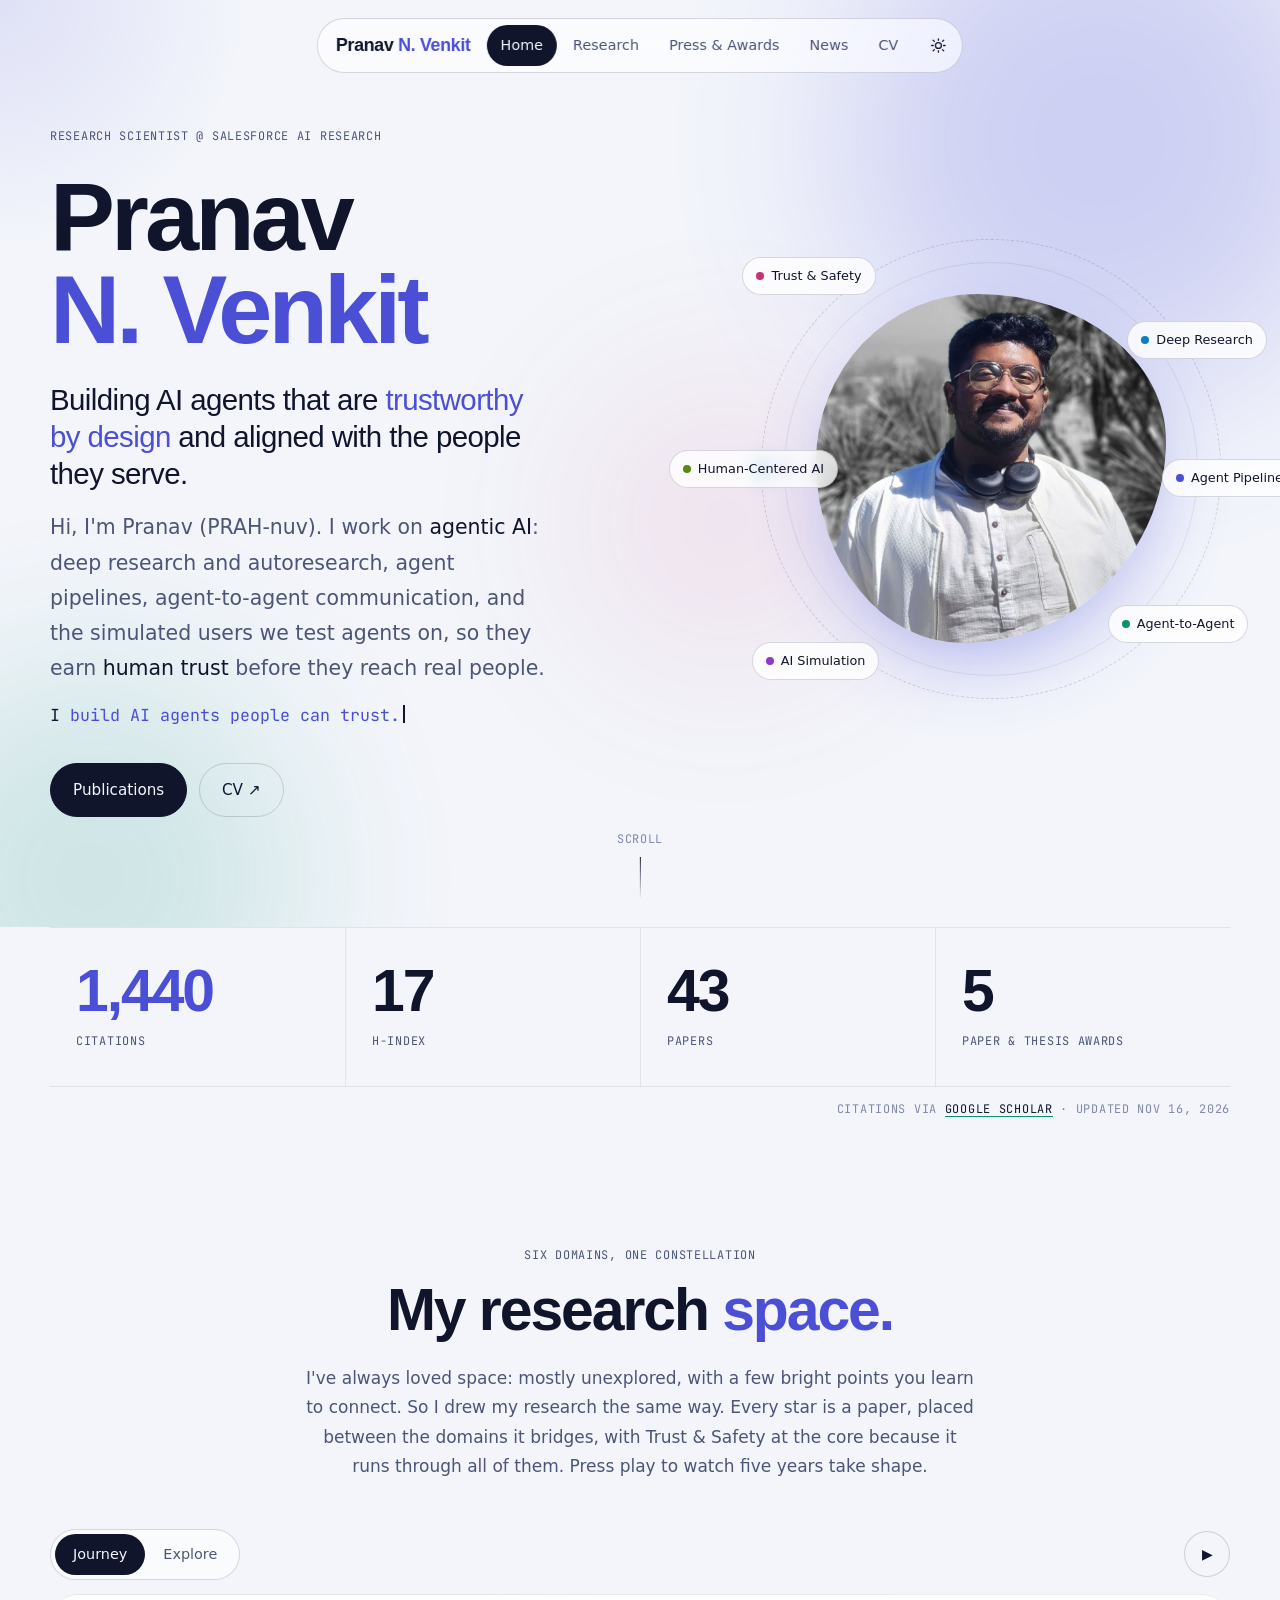
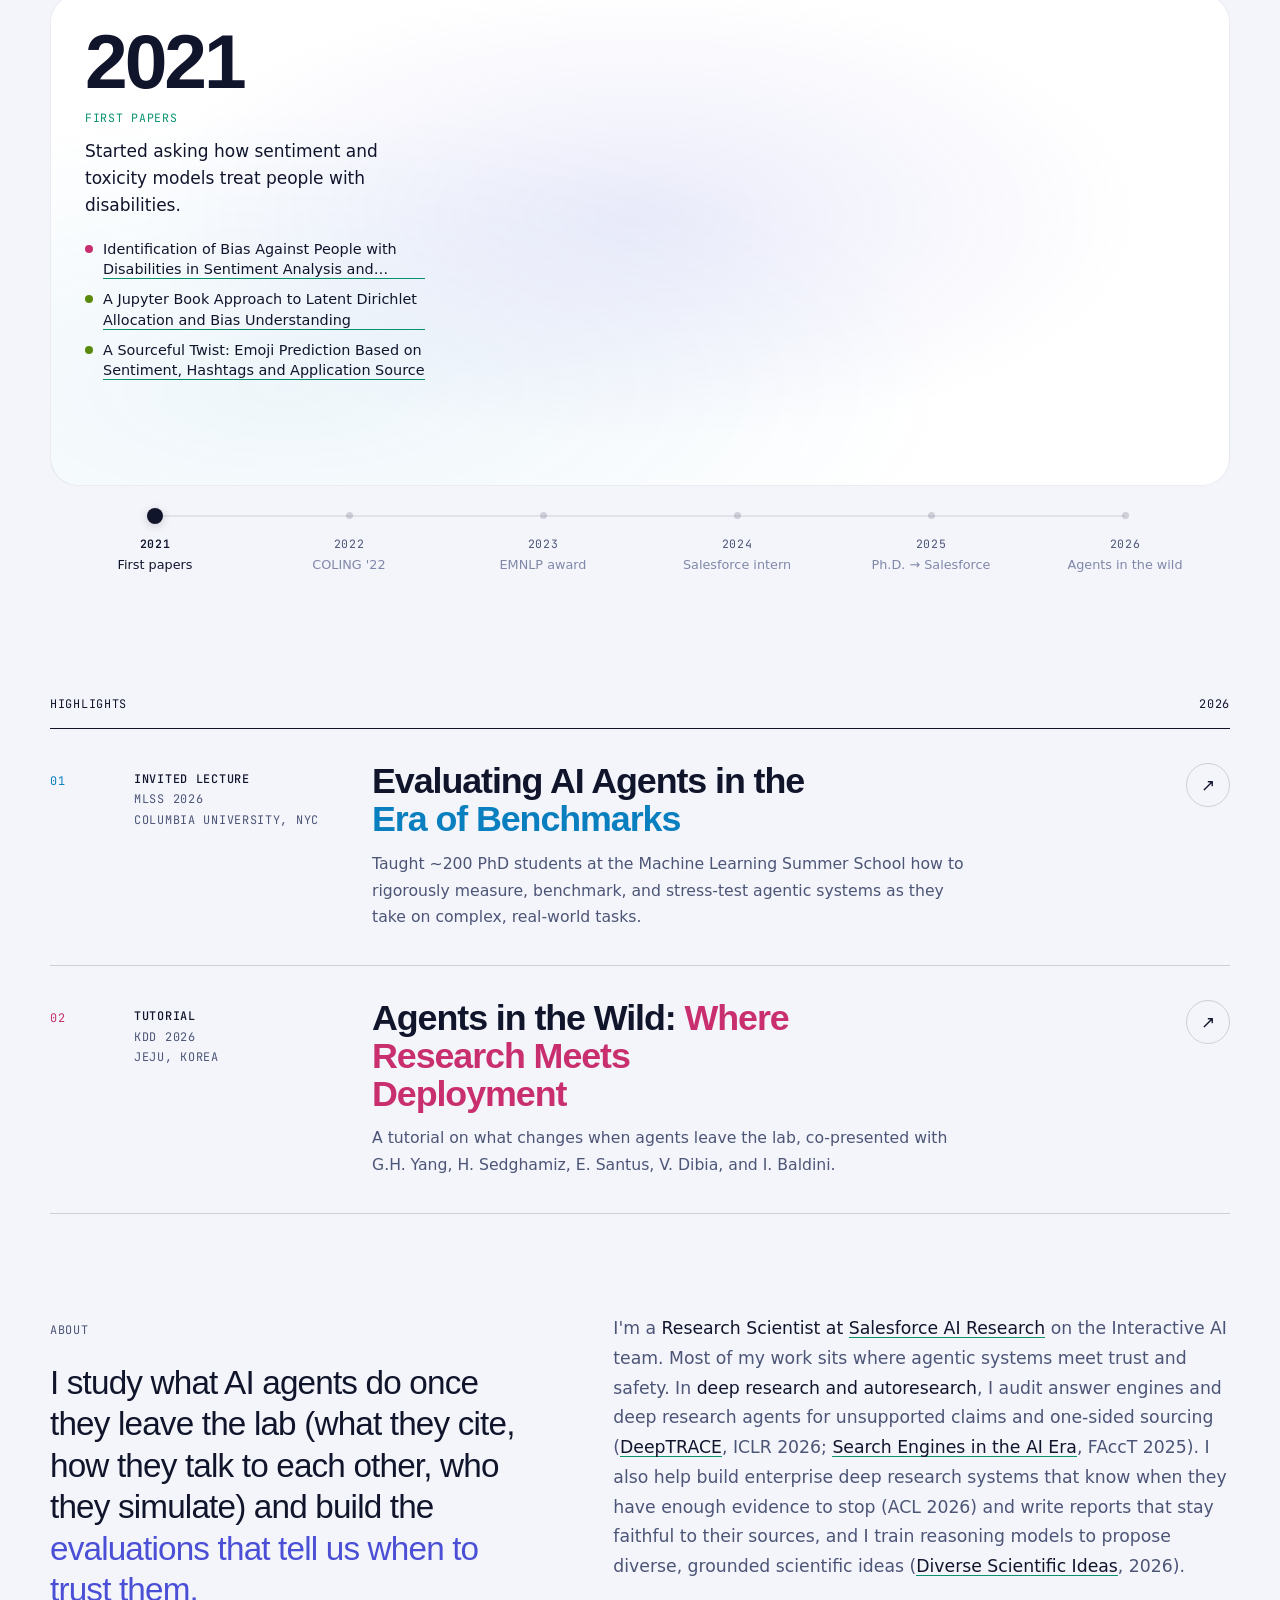
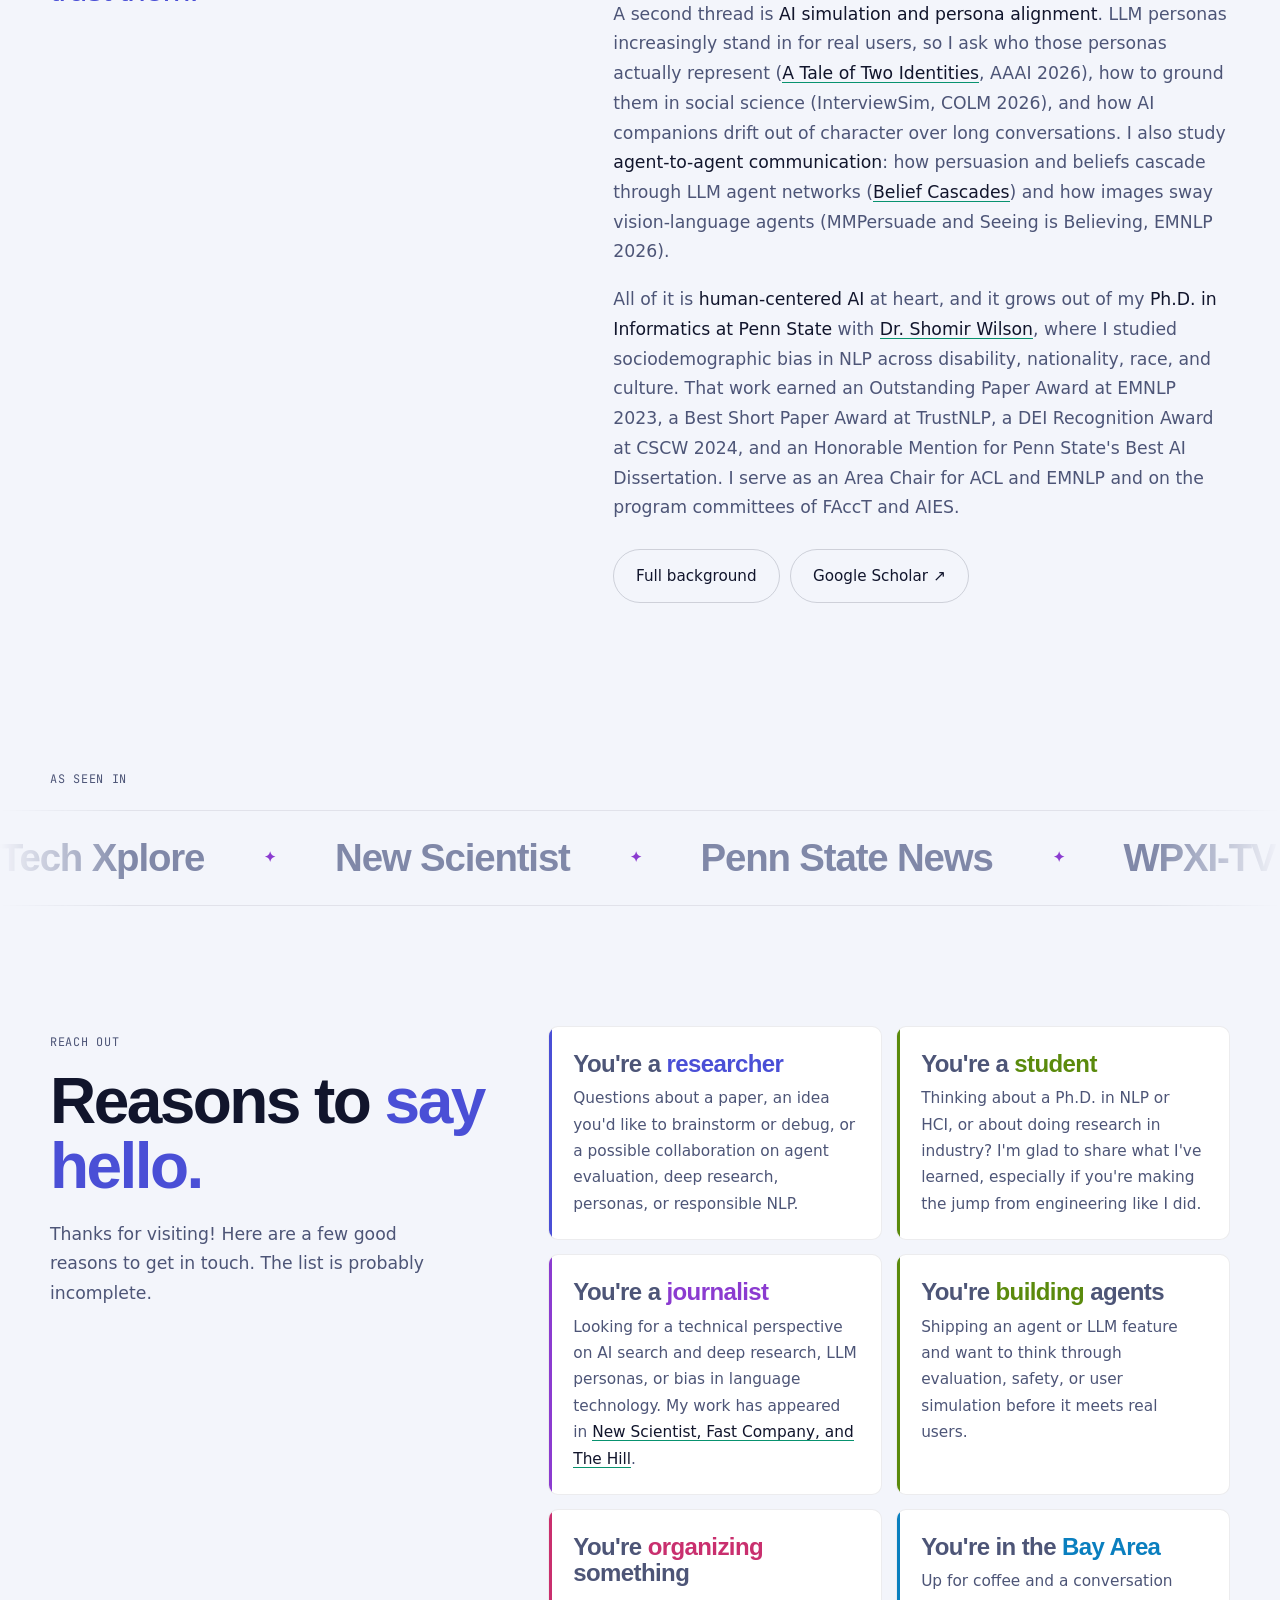
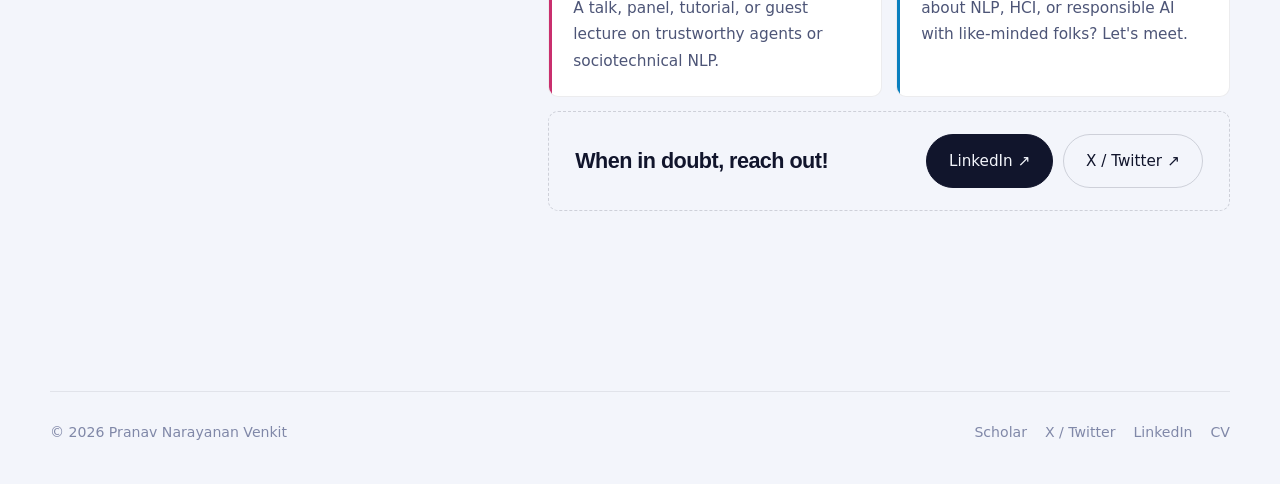
==== commit 42d4ac83: "Constellation: pinch to zoom and pan on phones; broader header lines Two fingers zoom around their m" ====
--- a/index.html
+++ b/index.html
@@ -14,7 +14,7 @@
   <link rel="preconnect" href="https://cdn.fontshare.com" crossorigin />
   <link href="https://api.fontshare.com/v2/css?f[]=cabinet-grotesk@500,700,800&f[]=switzer@400,500,600,400i&display=swap" rel="stylesheet" />
   <link href="https://fonts.googleapis.com/css2?family=JetBrains+Mono:wght@400;500;600&display=swap" rel="stylesheet" />
-  <link rel="stylesheet" href="css/style.css?v=202611171057" />
+  <link rel="stylesheet" href="css/style.css?v=202611171138" />
   <script>document.documentElement.dataset.theme = new URLSearchParams(location.search).get("theme") || localStorage.getItem("theme") || "light";</script>
 </head>
 <body data-page="home">
@@ -147,10 +147,10 @@
     </div>
   </section>
 
-  <script src="js/scholar.js?v=202611171057"></script>
-  <script src="js/data.js?v=202611171057"></script>
-  <script src="js/space.js?v=202611171057"></script>
-  <script src="js/timeline.js?v=202611171057"></script>
-  <script src="js/main.js?v=202611171057"></script>
+  <script src="js/scholar.js?v=202611171138"></script>
+  <script src="js/data.js?v=202611171138"></script>
+  <script src="js/space.js?v=202611171138"></script>
+  <script src="js/timeline.js?v=202611171138"></script>
+  <script src="js/main.js?v=202611171138"></script>
 </body>
 </html>
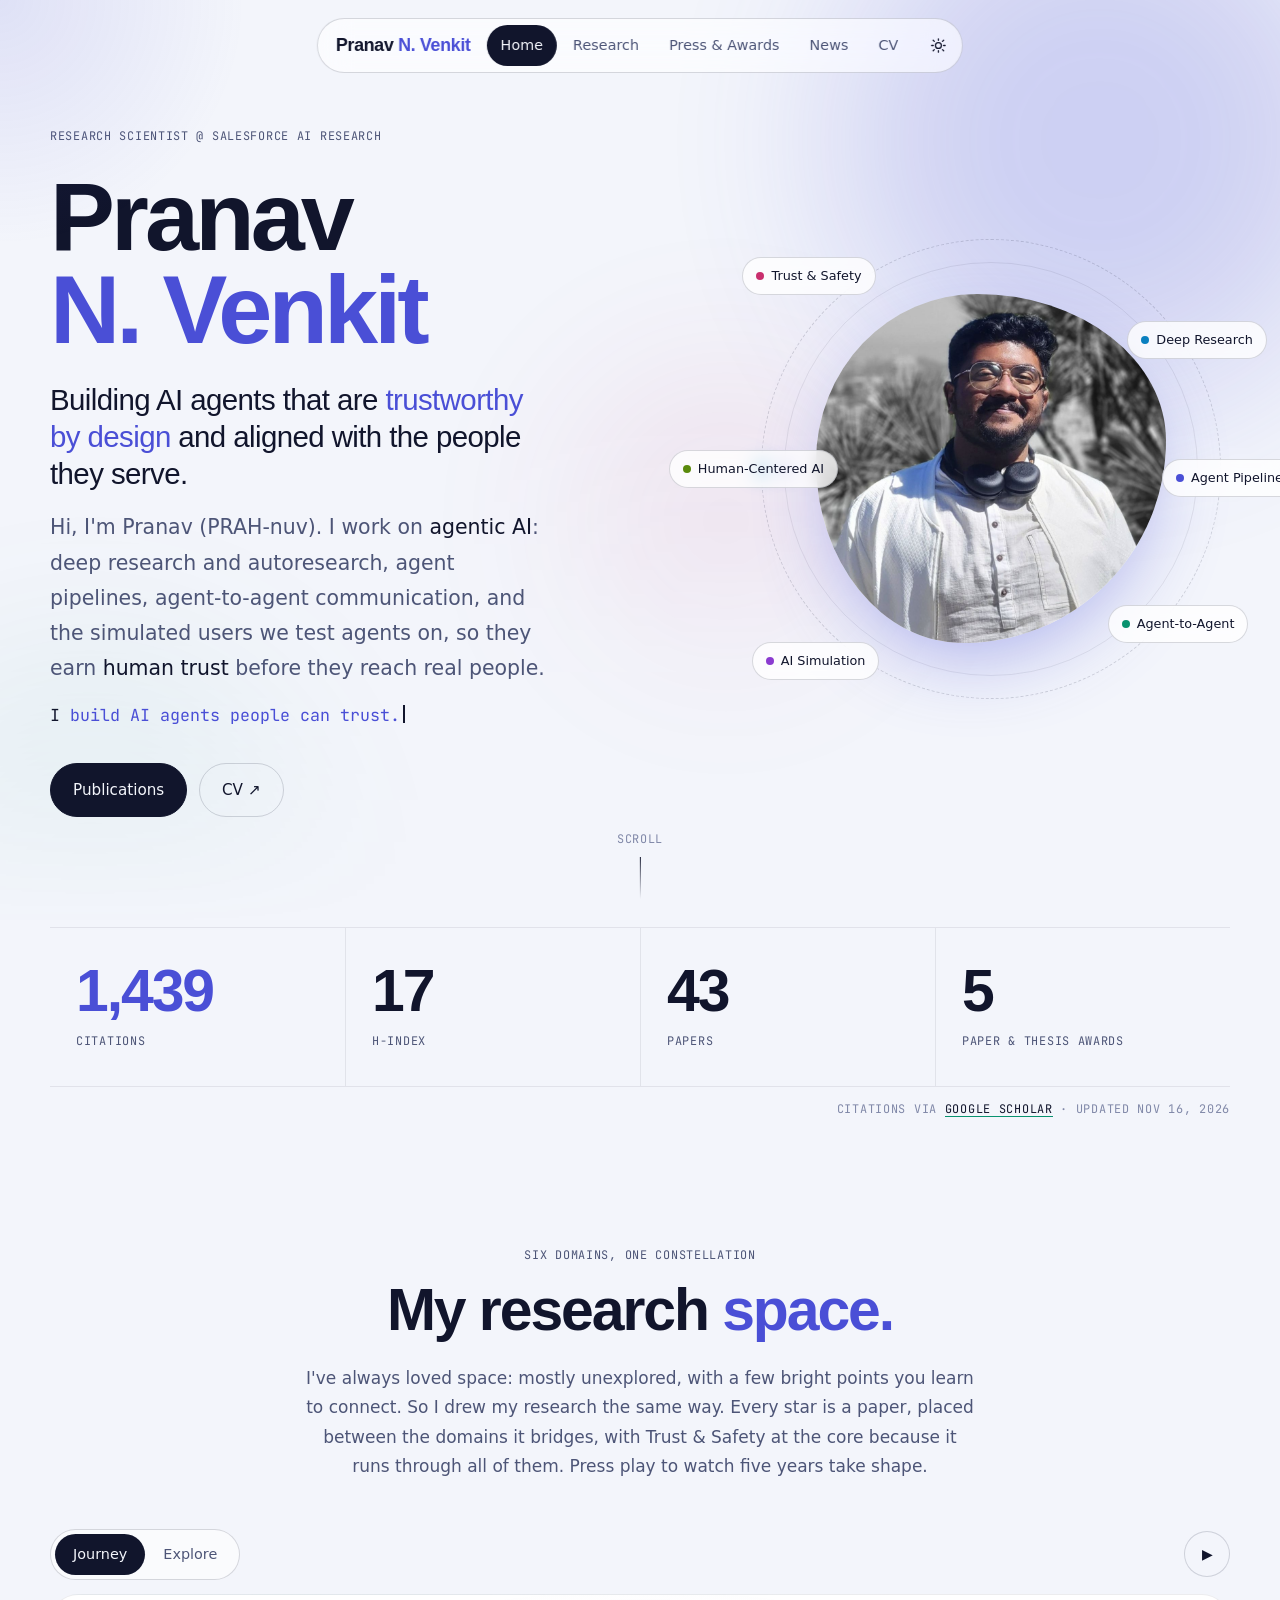
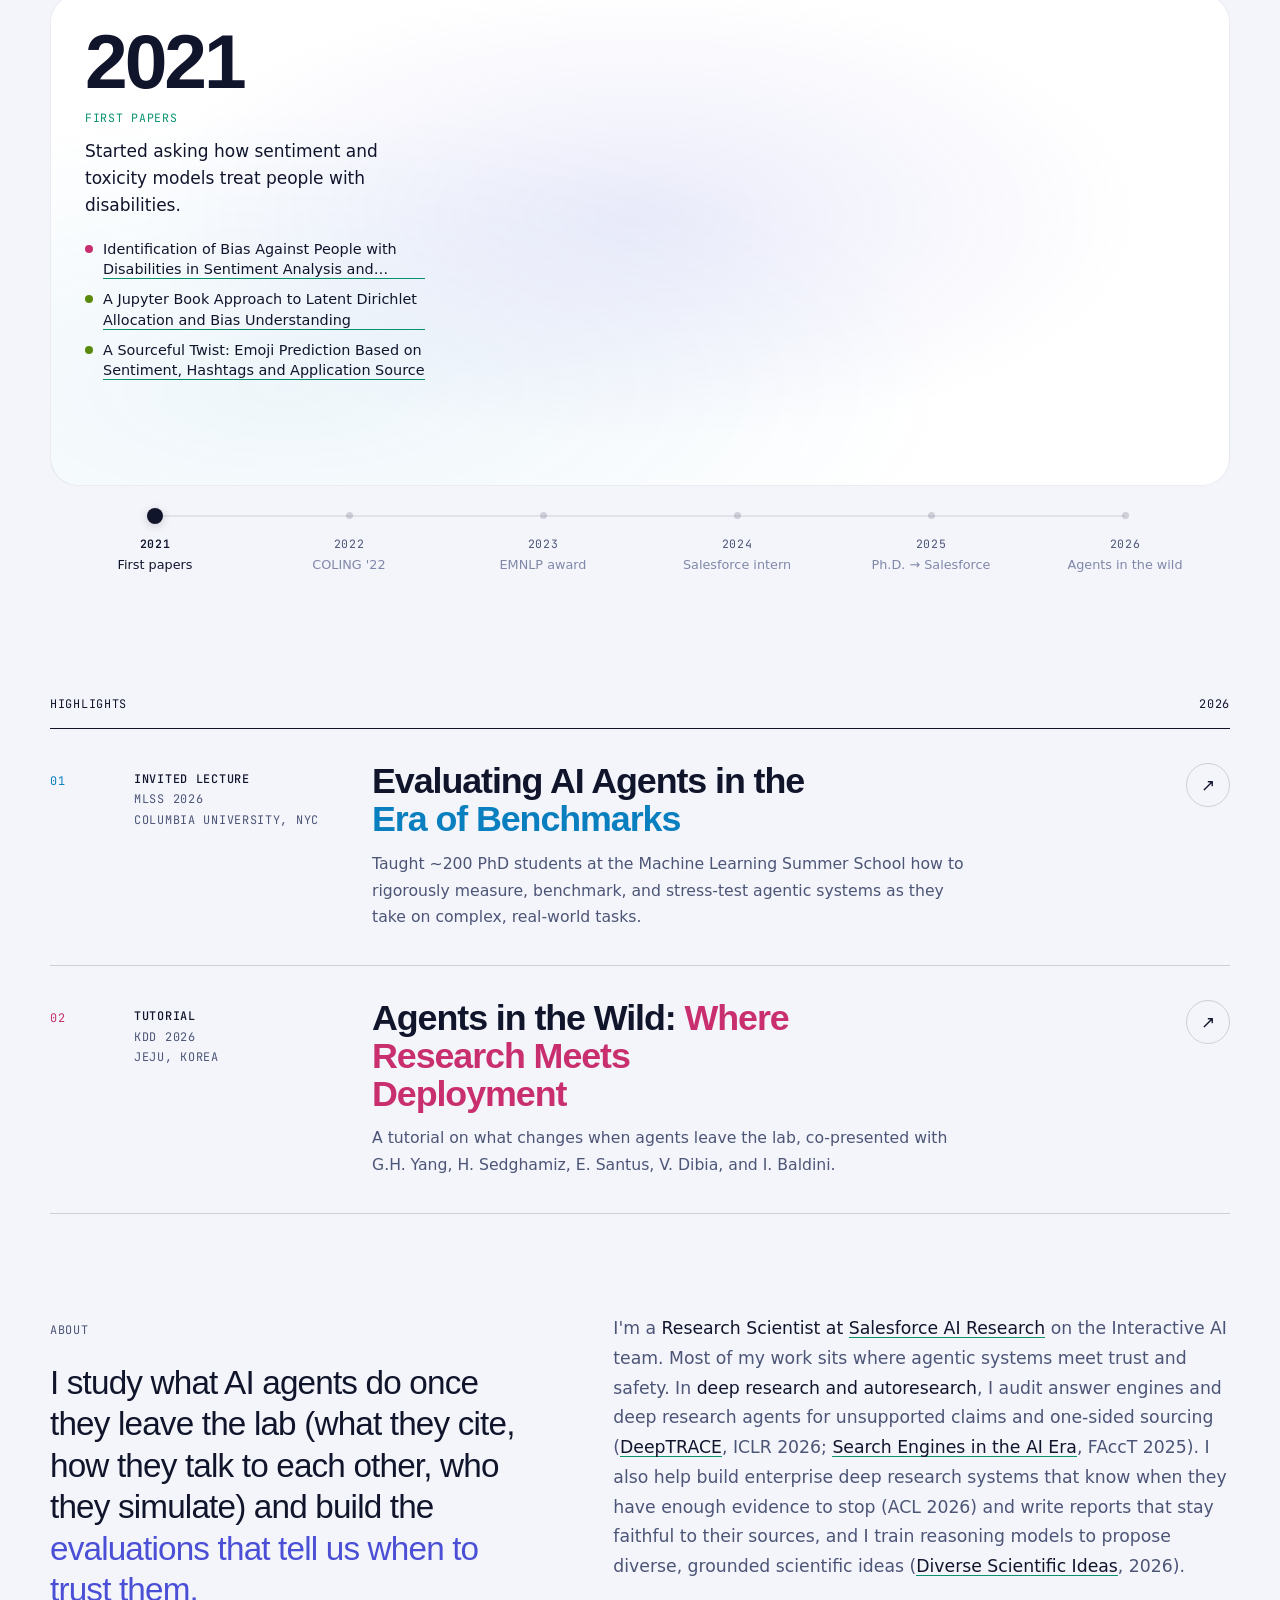
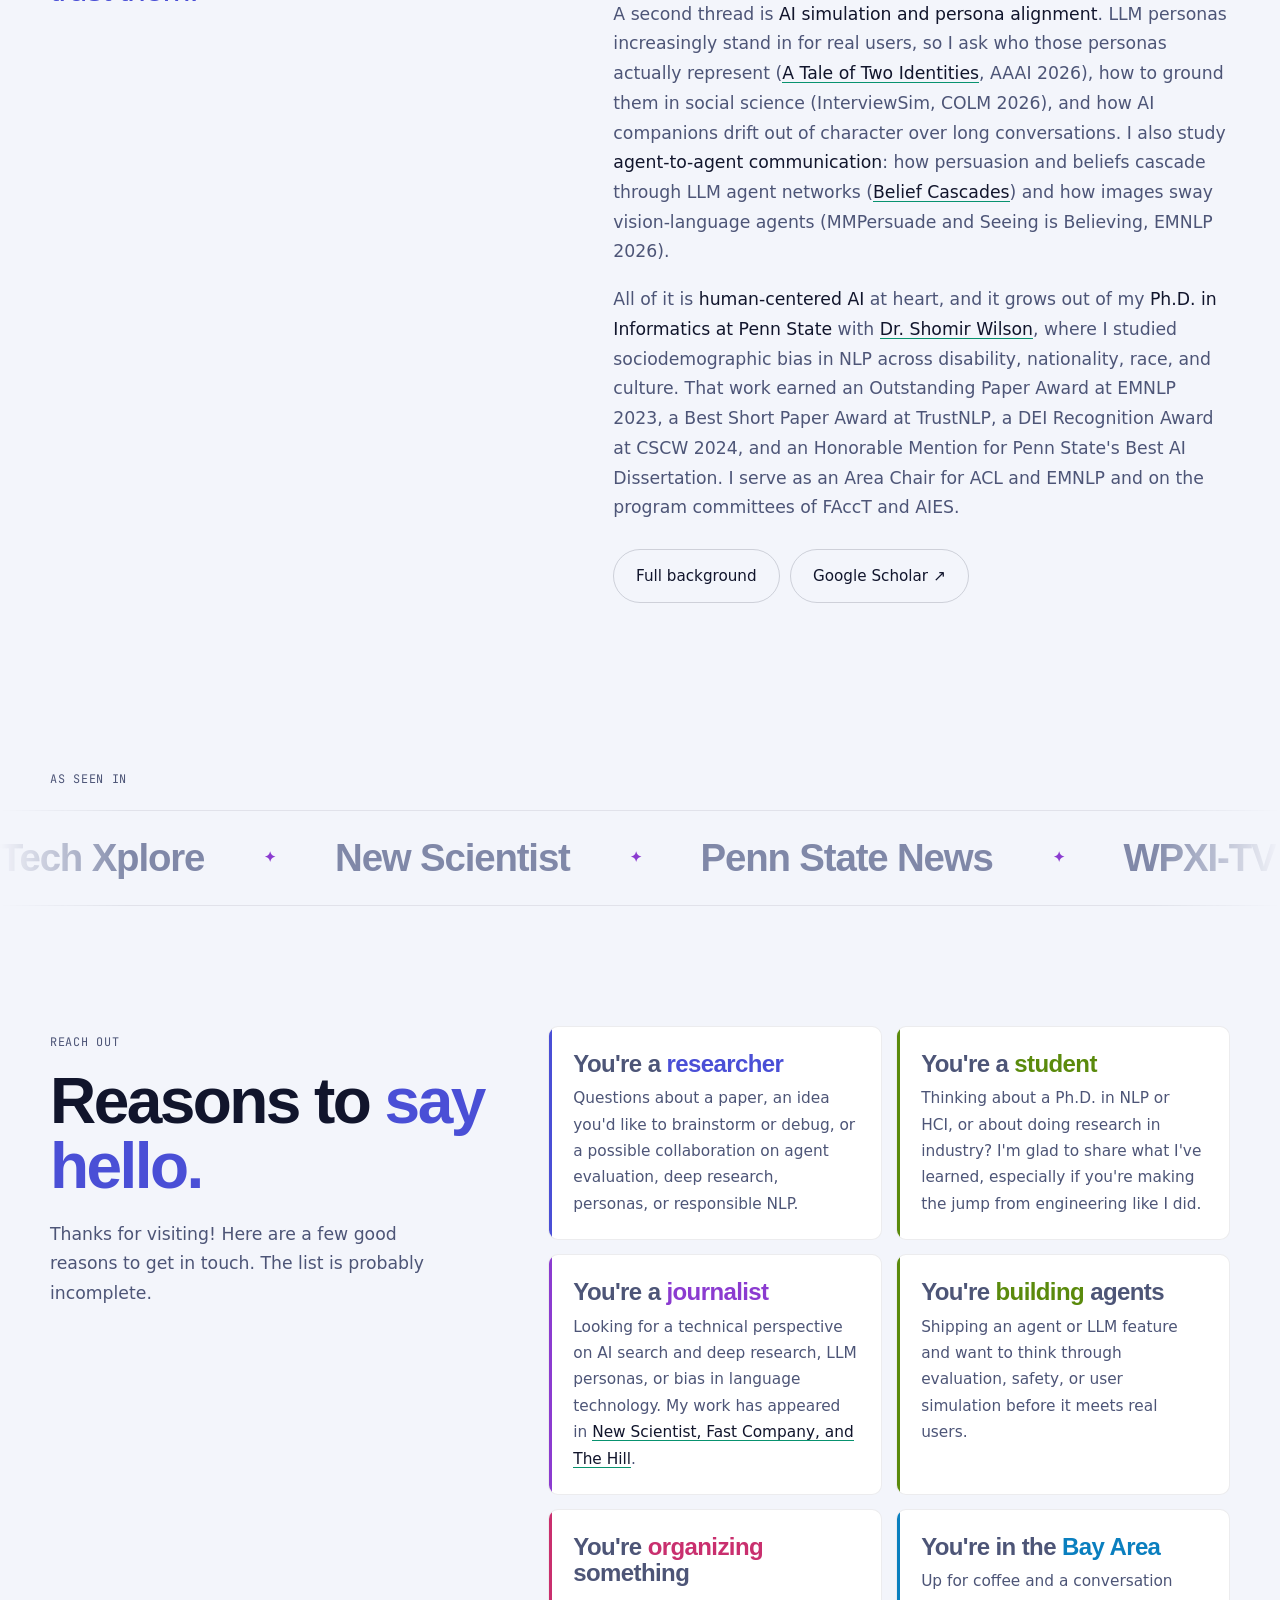
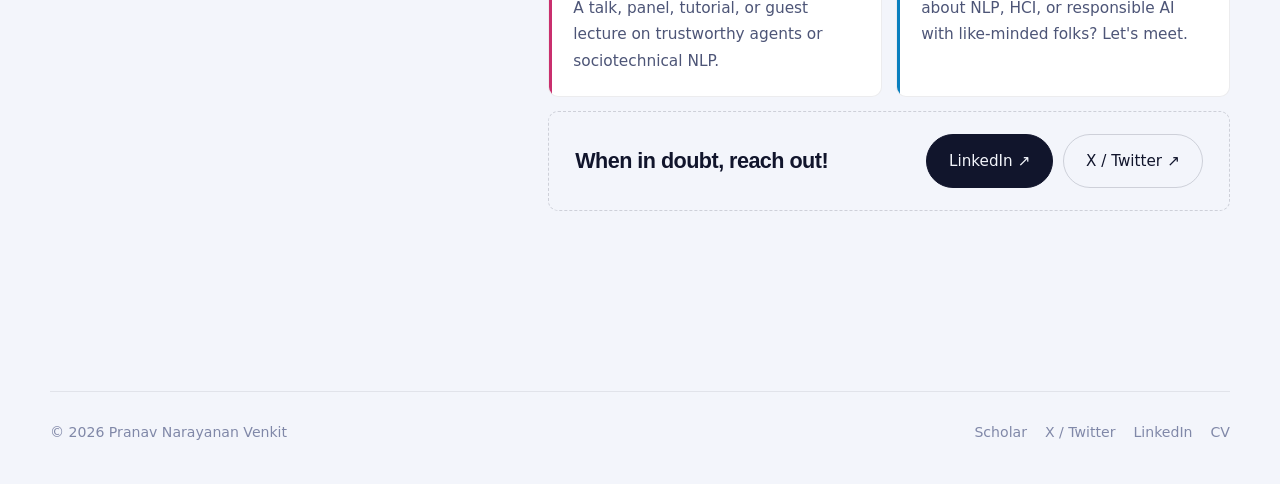
==== commit 899013f5: "Fade header backgrounds into the page; reword a header line" ====
--- a/index.html
+++ b/index.html
@@ -14,7 +14,7 @@
   <link rel="preconnect" href="https://cdn.fontshare.com" crossorigin />
   <link href="https://api.fontshare.com/v2/css?f[]=cabinet-grotesk@500,700,800&f[]=switzer@400,500,600,400i&display=swap" rel="stylesheet" />
   <link href="https://fonts.googleapis.com/css2?family=JetBrains+Mono:wght@400;500;600&display=swap" rel="stylesheet" />
-  <link rel="stylesheet" href="css/style.css?v=202611171138" />
+  <link rel="stylesheet" href="css/style.css?v=202611171146" />
   <script>document.documentElement.dataset.theme = new URLSearchParams(location.search).get("theme") || localStorage.getItem("theme") || "light";</script>
 </head>
 <body data-page="home">
@@ -147,10 +147,10 @@
     </div>
   </section>
 
-  <script src="js/scholar.js?v=202611171138"></script>
-  <script src="js/data.js?v=202611171138"></script>
-  <script src="js/space.js?v=202611171138"></script>
-  <script src="js/timeline.js?v=202611171138"></script>
-  <script src="js/main.js?v=202611171138"></script>
+  <script src="js/scholar.js?v=202611171146"></script>
+  <script src="js/data.js?v=202611171146"></script>
+  <script src="js/space.js?v=202611171146"></script>
+  <script src="js/timeline.js?v=202611171146"></script>
+  <script src="js/main.js?v=202611171146"></script>
 </body>
 </html>
--- a/css/style.css
+++ b/css/style.css
@@ -198,7 +198,15 @@
   padding: 120px 0 110px;
   overflow: hidden;
 }
-.hero-bg { position: absolute; inset: 0; z-index: -1; overflow: hidden; }
+.hero-bg {
+  position: absolute;
+  inset: 0;
+  z-index: -1;
+  overflow: hidden;
+  /* the header clips the blurred blobs; fade them out instead of cutting them off */
+  -webkit-mask-image: linear-gradient(to bottom, #000 45%, transparent);
+  mask-image: linear-gradient(to bottom, #000 45%, transparent);
+}
 .blob {
   position: absolute;
   border-radius: 50%;
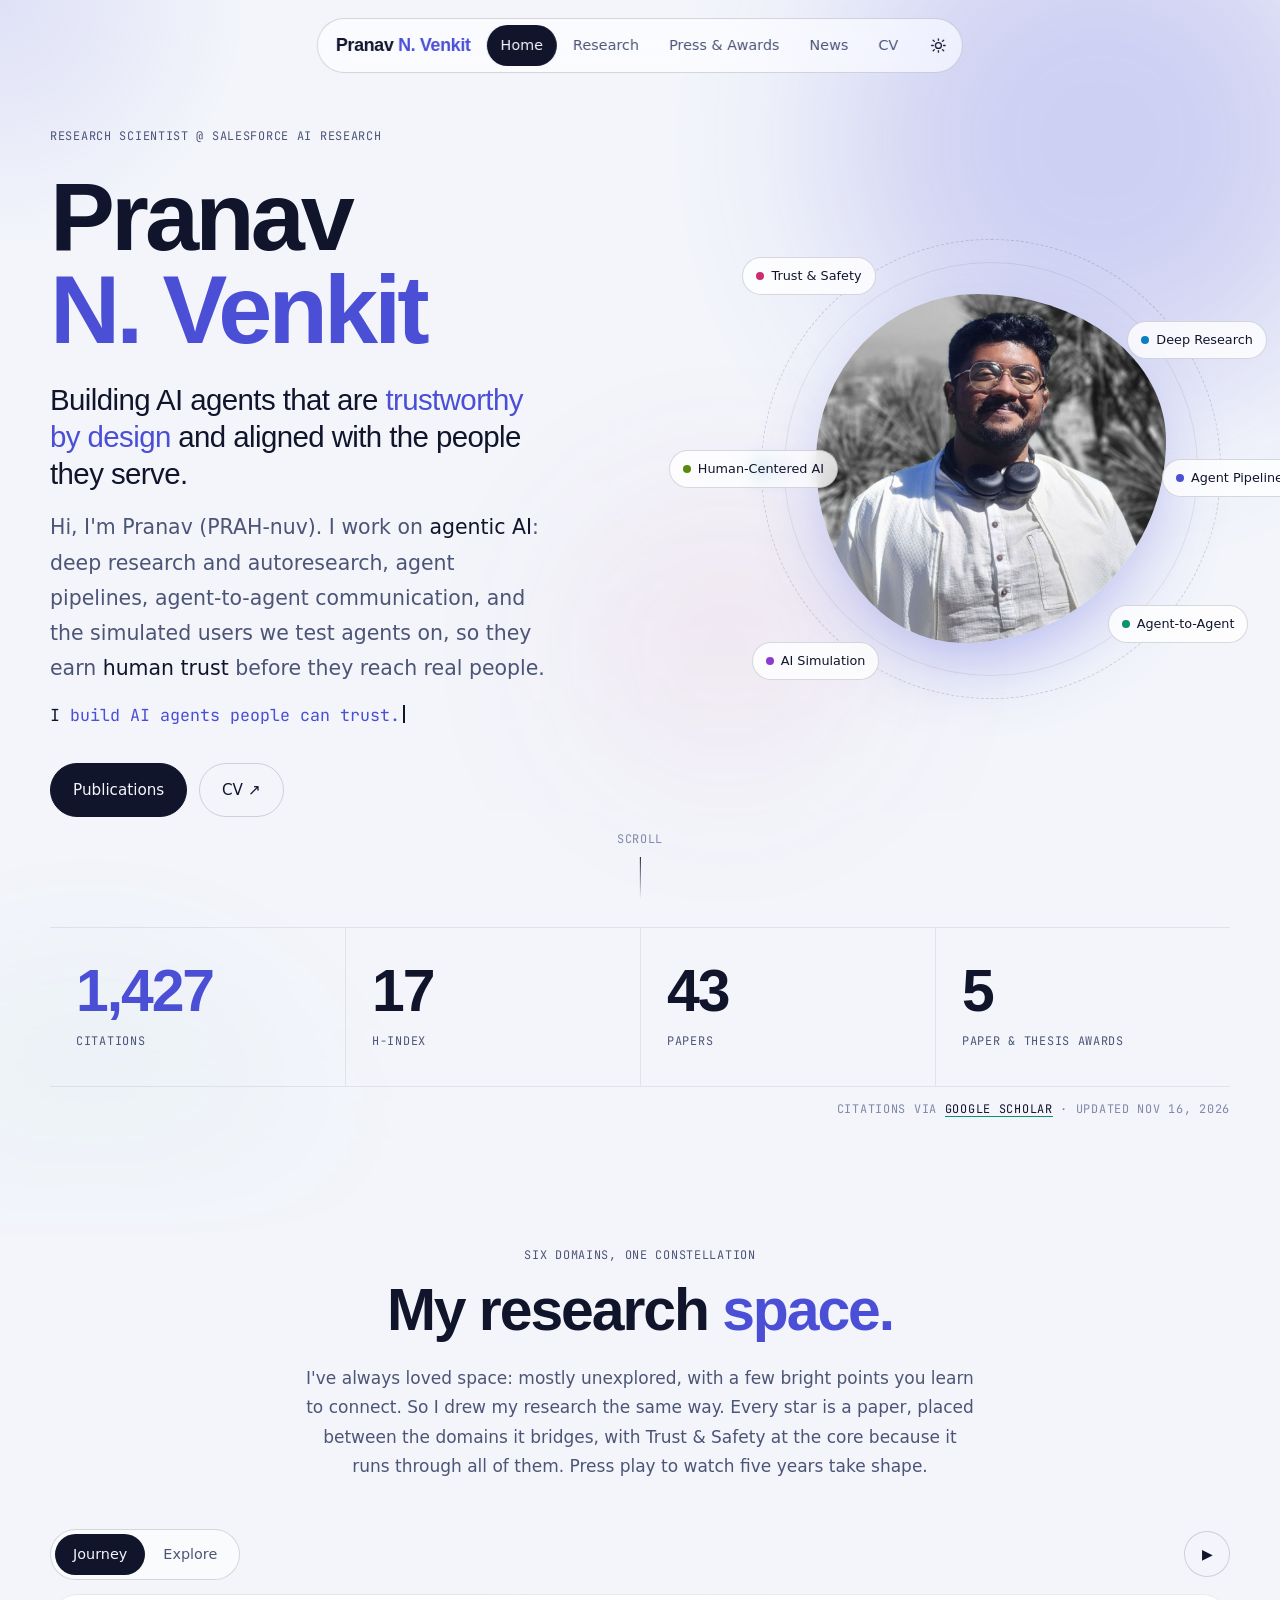
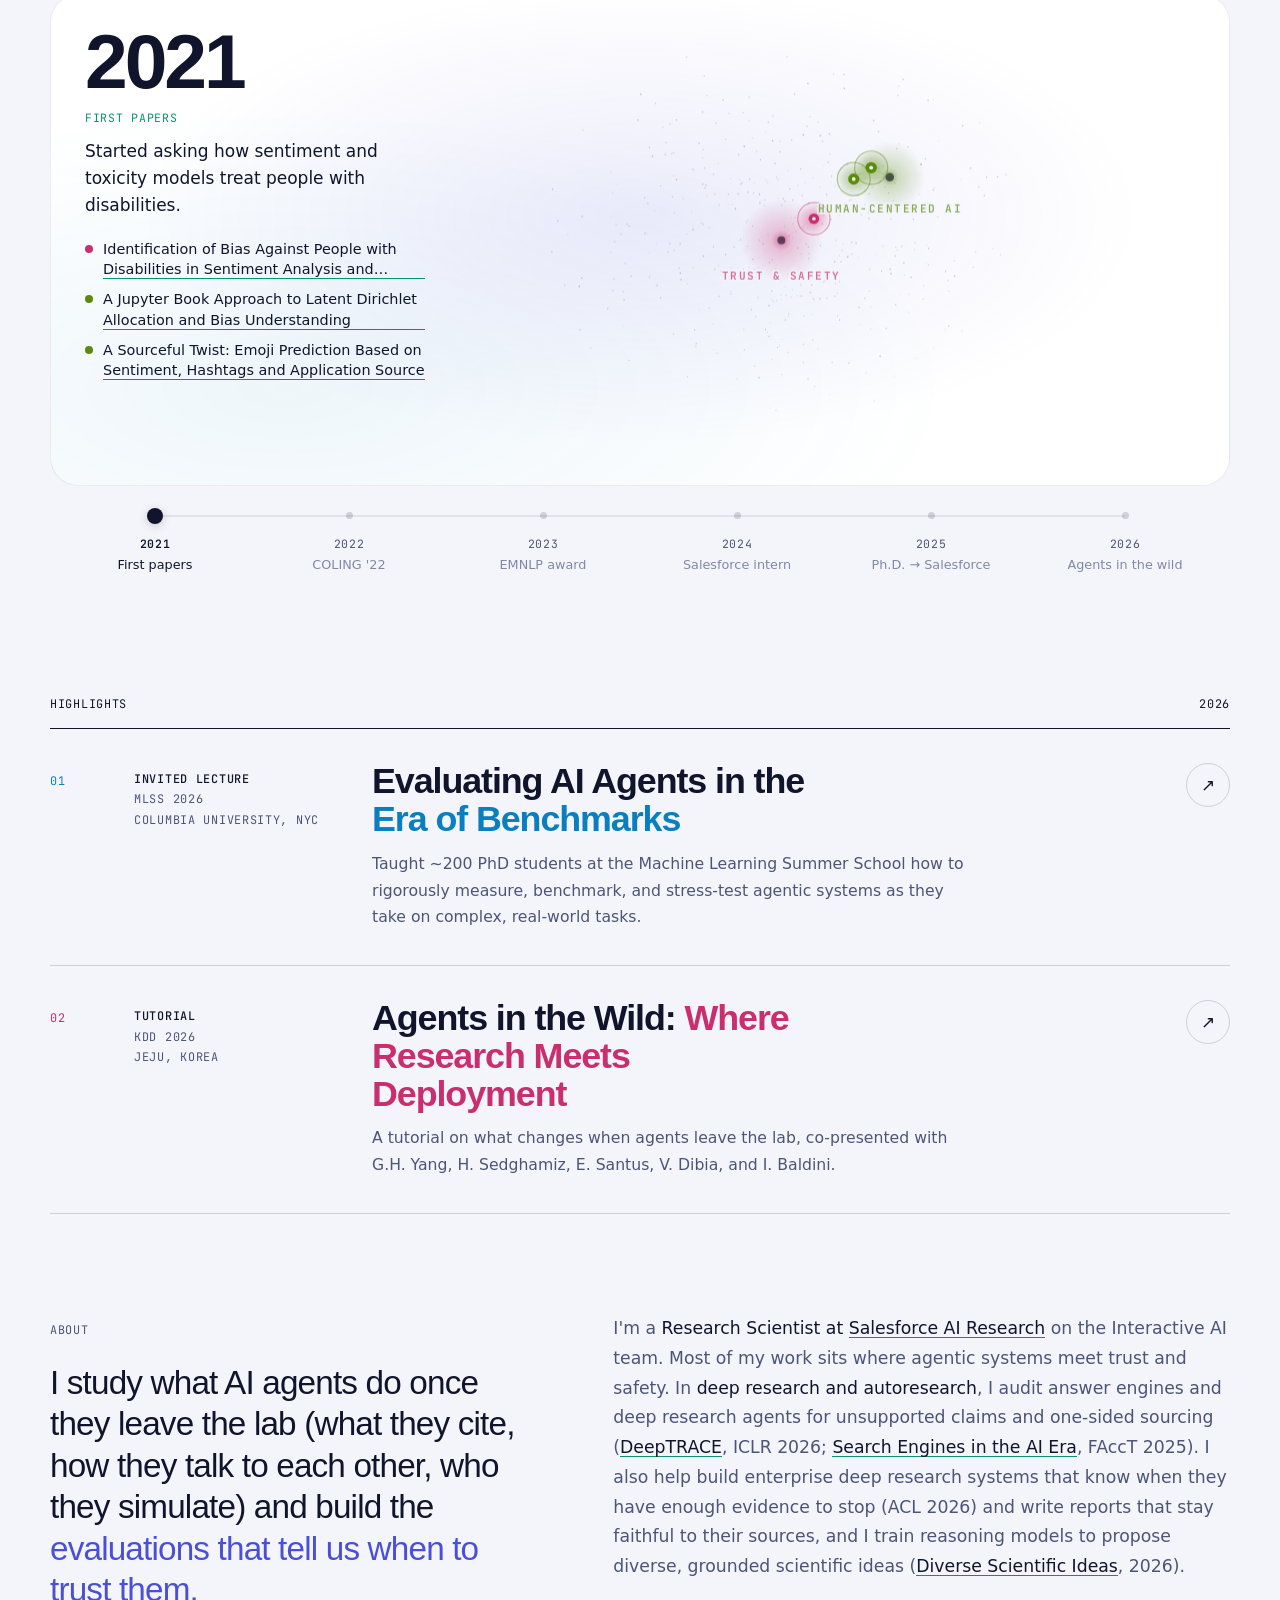
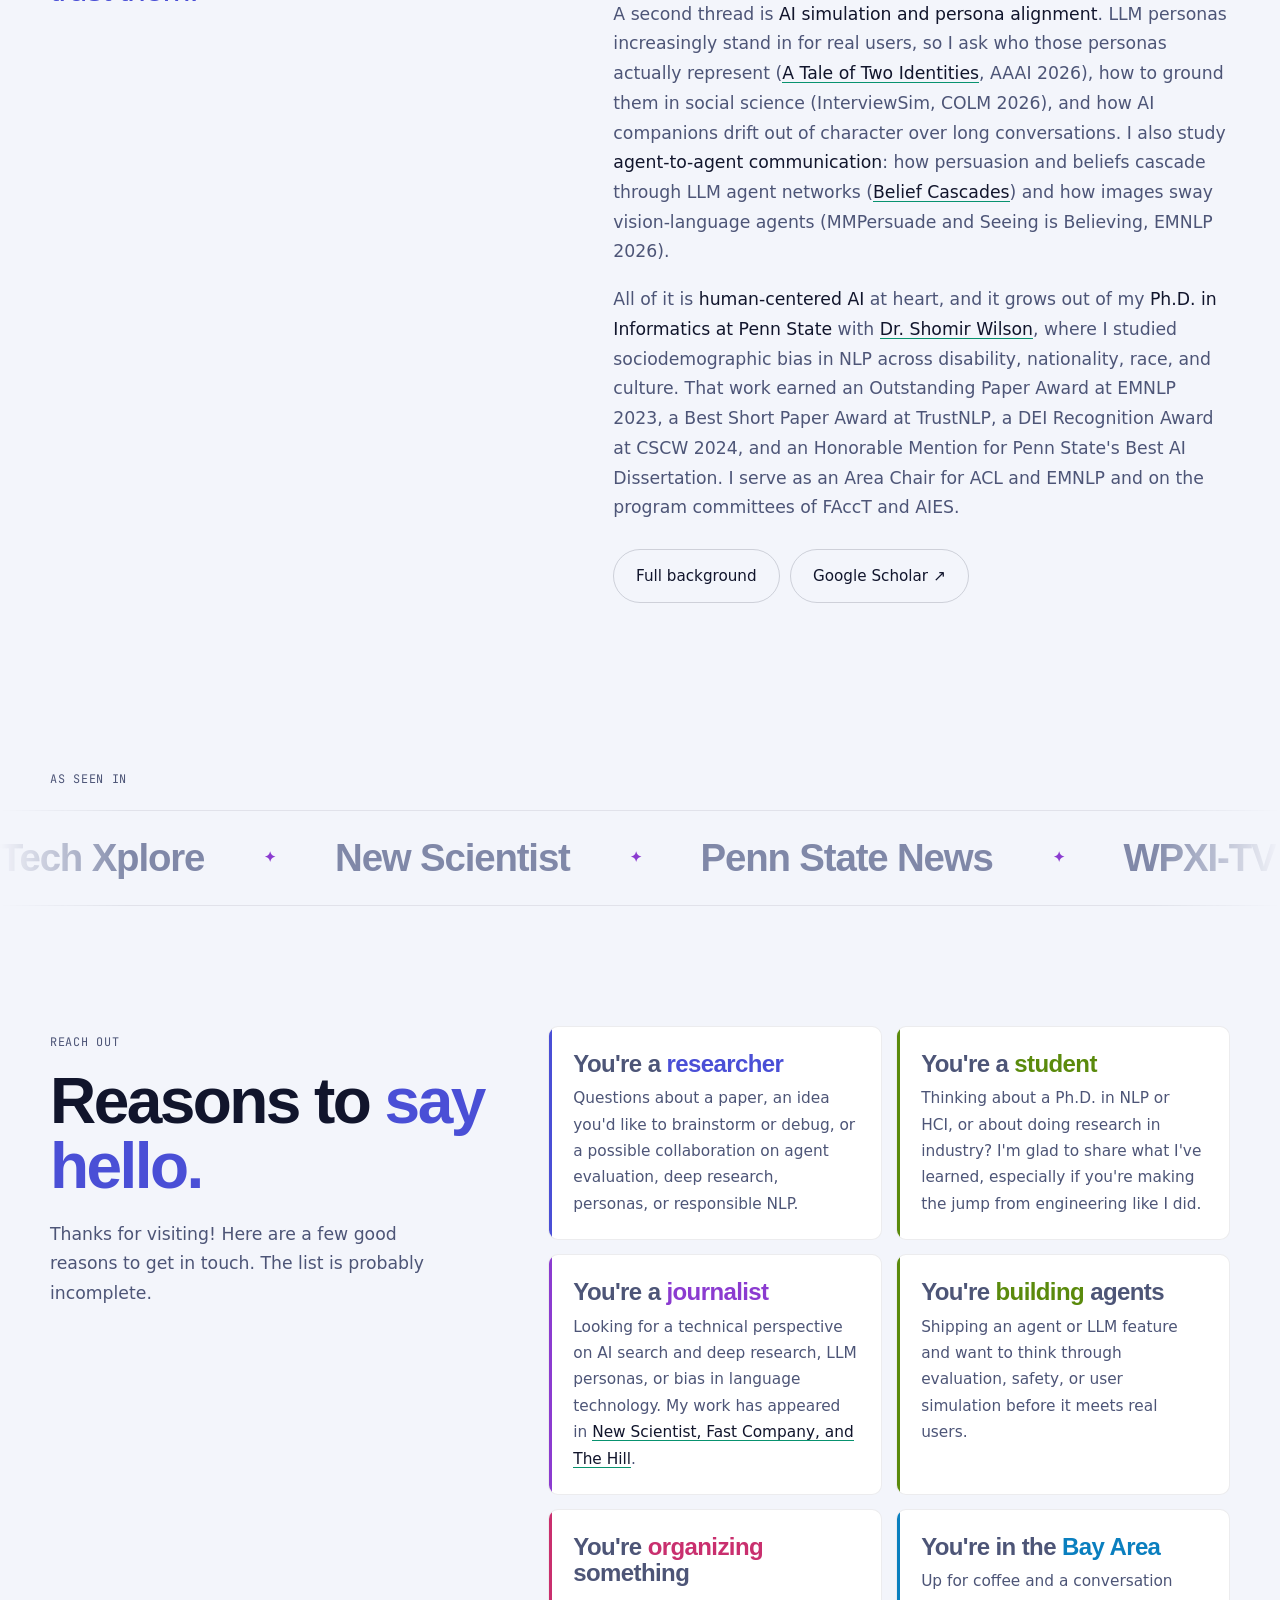
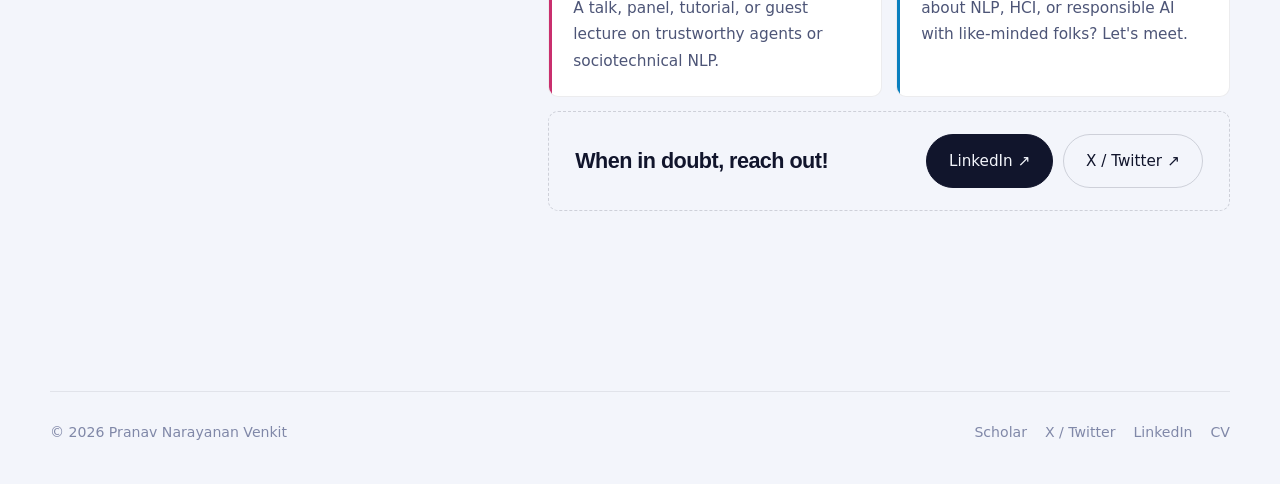
==== commit f09b4362: "Let header glow fade over the next section on every page" ====
--- a/index.html
+++ b/index.html
@@ -14,7 +14,7 @@
   <link rel="preconnect" href="https://cdn.fontshare.com" crossorigin />
   <link href="https://api.fontshare.com/v2/css?f[]=cabinet-grotesk@500,700,800&f[]=switzer@400,500,600,400i&display=swap" rel="stylesheet" />
   <link href="https://fonts.googleapis.com/css2?family=JetBrains+Mono:wght@400;500;600&display=swap" rel="stylesheet" />
-  <link rel="stylesheet" href="css/style.css?v=202611171146" />
+  <link rel="stylesheet" href="css/style.css?v=202611171156" />
   <script>document.documentElement.dataset.theme = new URLSearchParams(location.search).get("theme") || localStorage.getItem("theme") || "light";</script>
 </head>
 <body data-page="home">
@@ -147,10 +147,10 @@
     </div>
   </section>
 
-  <script src="js/scholar.js?v=202611171146"></script>
-  <script src="js/data.js?v=202611171146"></script>
-  <script src="js/space.js?v=202611171146"></script>
-  <script src="js/timeline.js?v=202611171146"></script>
-  <script src="js/main.js?v=202611171146"></script>
+  <script src="js/scholar.js?v=202611171156"></script>
+  <script src="js/data.js?v=202611171156"></script>
+  <script src="js/space.js?v=202611171156"></script>
+  <script src="js/timeline.js?v=202611171156"></script>
+  <script src="js/main.js?v=202611171156"></script>
 </body>
 </html>
--- a/css/style.css
+++ b/css/style.css
@@ -196,16 +196,18 @@
   display: grid;
   align-items: center;
   padding: 120px 0 110px;
-  overflow: hidden;
-}
+  overflow-x: clip; /* clip sideways only, so the glow can fade below */
+}
+/* The glow runs past the bottom of the header and fades out over the next
+   section, so there is never an edge where one ends and the other begins. */
 .hero-bg {
   position: absolute;
-  inset: 0;
+  inset: 0 0 -320px;
   z-index: -1;
   overflow: hidden;
-  /* the header clips the blurred blobs; fade them out instead of cutting them off */
-  -webkit-mask-image: linear-gradient(to bottom, #000 45%, transparent);
-  mask-image: linear-gradient(to bottom, #000 45%, transparent);
+  pointer-events: none;
+  -webkit-mask-image: linear-gradient(to bottom, #000 30%, transparent);
+  mask-image: linear-gradient(to bottom, #000 30%, transparent);
 }
 .blob {
   position: absolute;
@@ -364,7 +366,7 @@
 .sec-head.center { flex-direction: column; align-items: center; text-align: center; }
 .sec-head.center p { max-width: 62ch; }
 
-.page-hero { padding: 170px 0 60px; position: relative; overflow: hidden; }
+.page-hero { padding: 170px 0 60px; position: relative; }
 .page-hero .page-title { font-size: clamp(2.8rem, 7vw, 5.6rem); line-height: 1.04; }
 .page-hero p { color: var(--muted); max-width: 58ch; font-size: 1.15rem; }
 
@@ -379,7 +381,15 @@
     var(--ink-2);
   overflow: hidden;
 }
-.space-shell.full { border-radius: 0; border-inline: 0; height: min(86vh, 900px); }
+.space-shell.full {
+  border-radius: 0;
+  border: 0;
+  height: min(86vh, 900px);
+  /* no top edge: the panel fades in from the page behind the header glow */
+  background:
+    radial-gradient(ellipse at 50% 55%, color-mix(in srgb, var(--indigo) 11%, transparent), transparent 60%),
+    linear-gradient(to bottom, transparent, var(--ink-2) 200px, var(--ink-2) calc(100% - 120px), transparent);
+}
 .space-canvas { display: block; width: 100%; height: 640px; cursor: grab; touch-action: pan-y; }
 .space-shell.full .space-canvas { height: 100%; }
 .space-canvas.dragging { cursor: grabbing; }
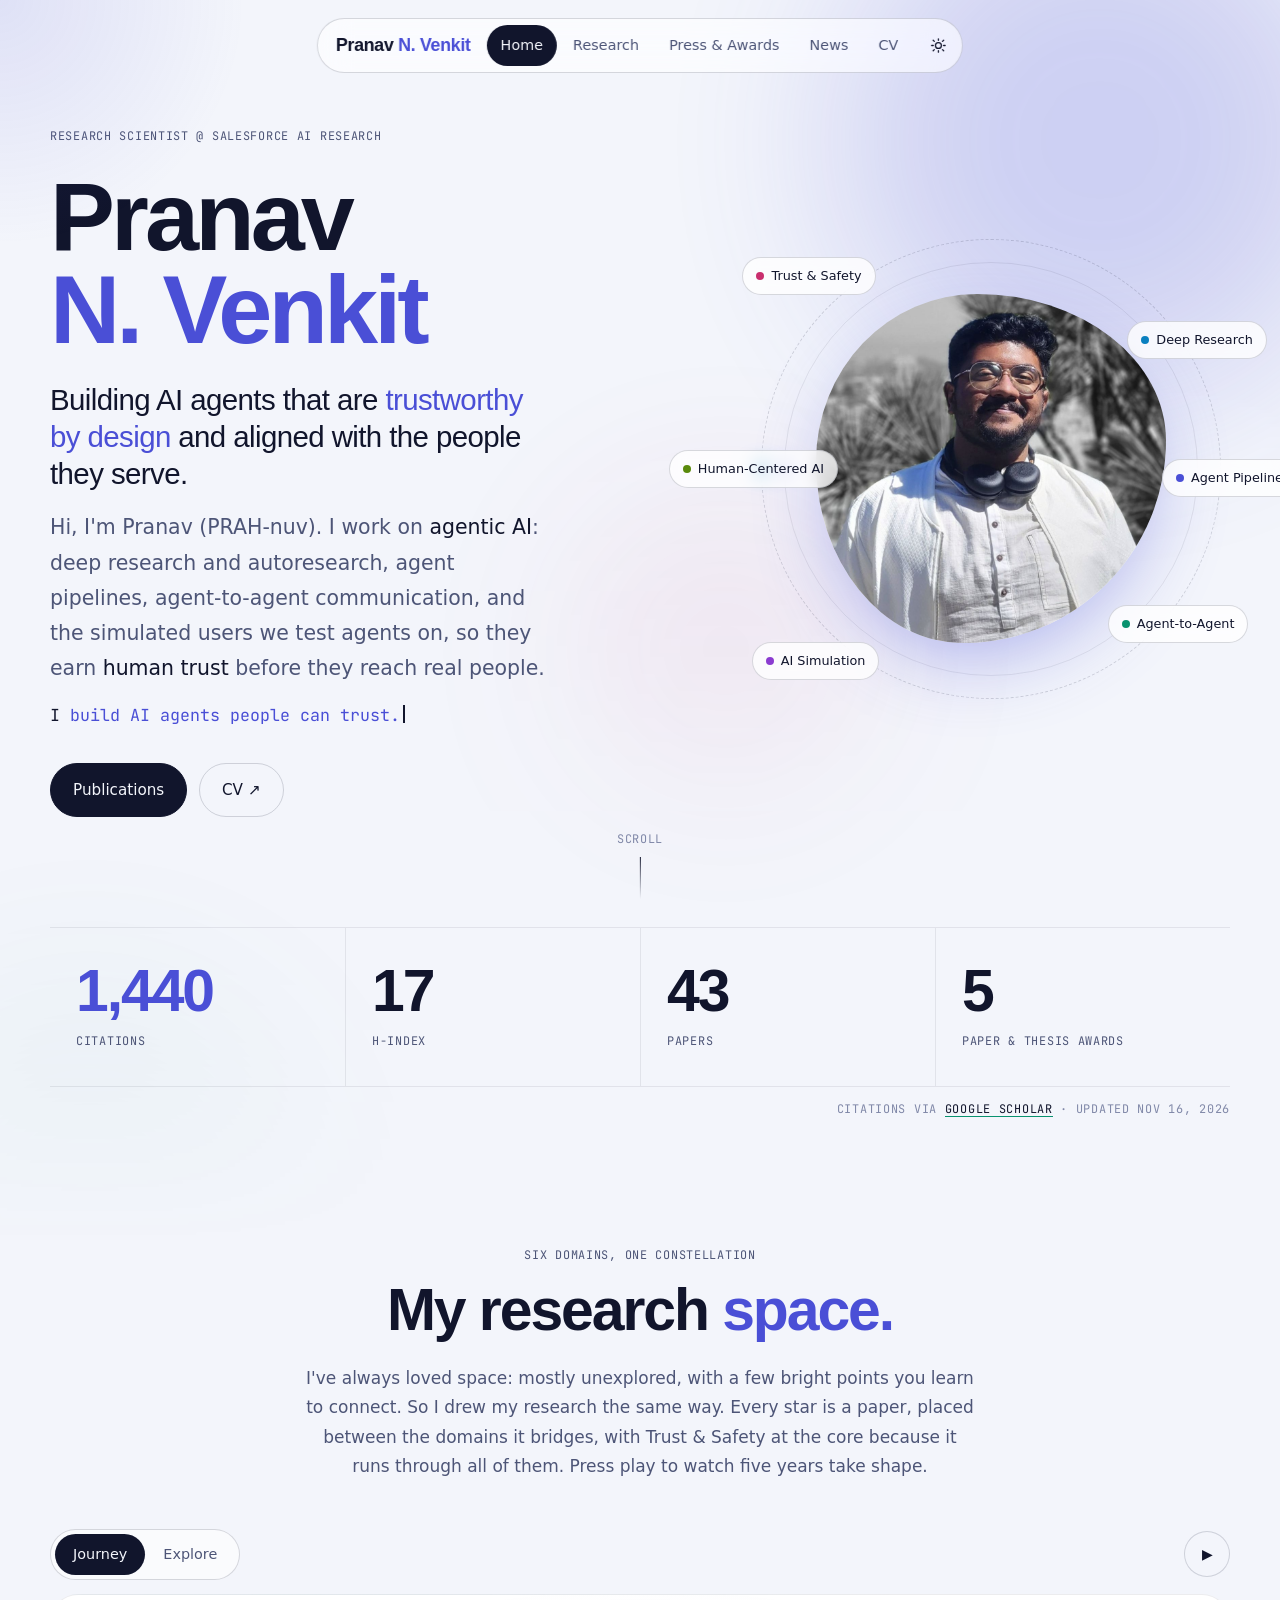
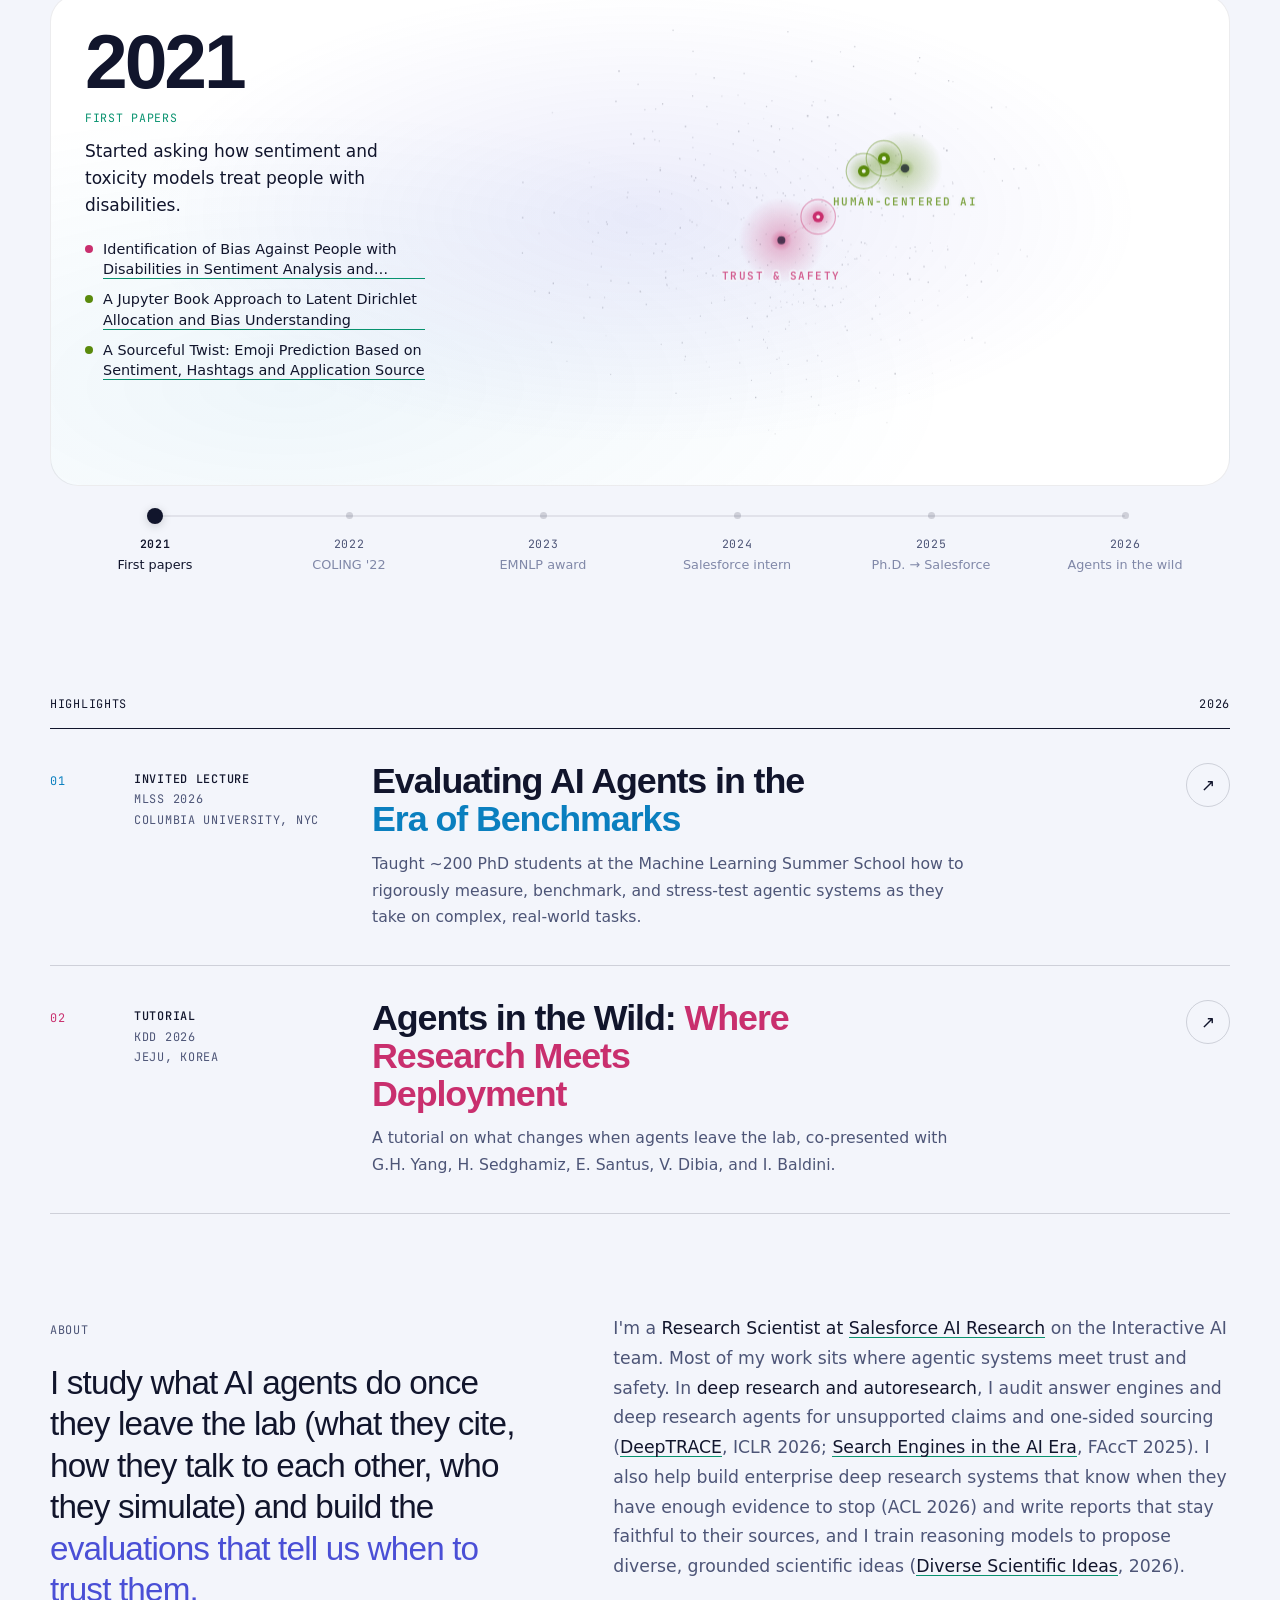
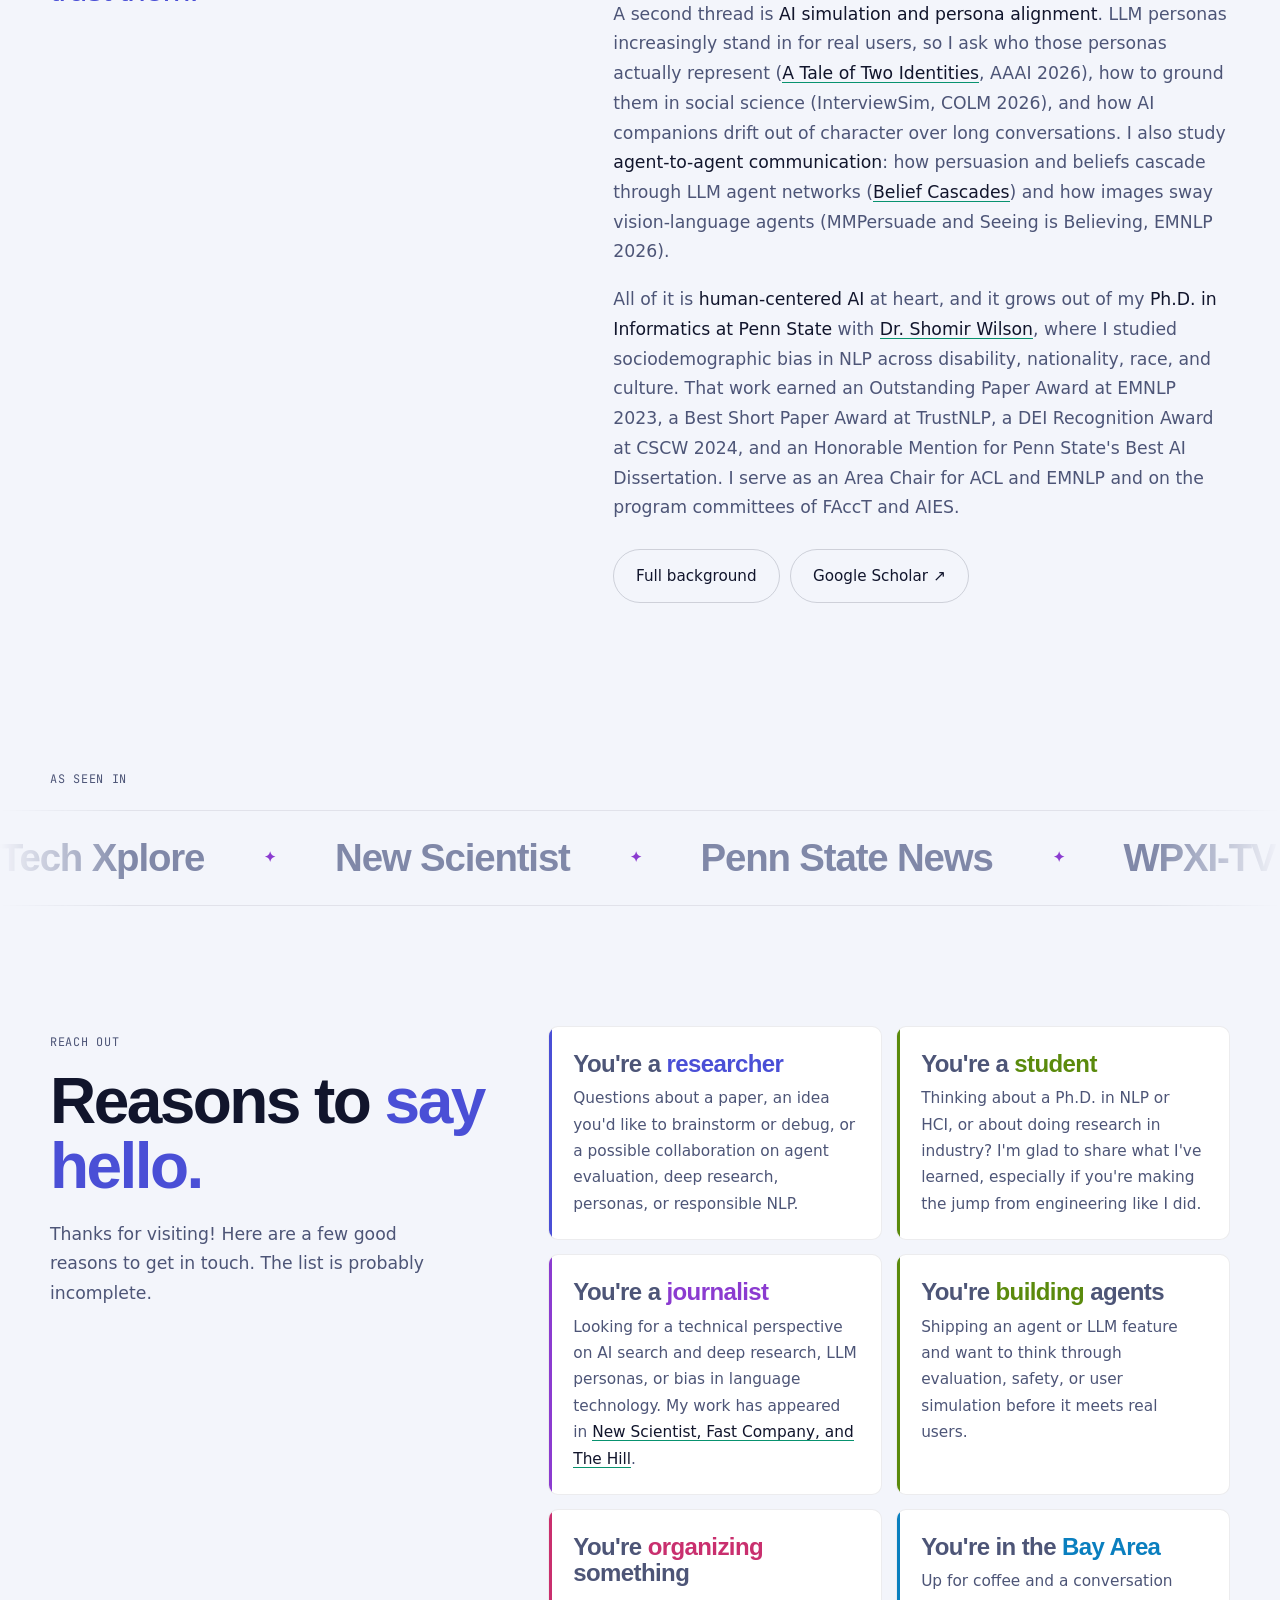
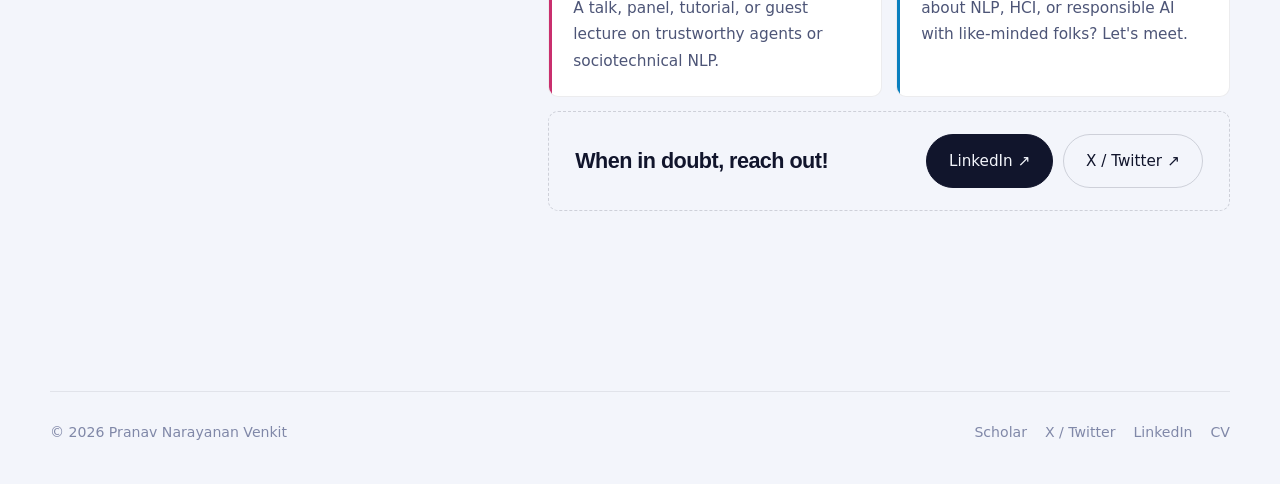
==== commit aef9e58f: "CV service: add ARR 2026 AC and AIES 2026 PC, date the NSF mentorship, drop reviewer line" ====
--- a/index.html
+++ b/index.html
@@ -14,7 +14,7 @@
   <link rel="preconnect" href="https://cdn.fontshare.com" crossorigin />
   <link href="https://api.fontshare.com/v2/css?f[]=cabinet-grotesk@500,700,800&f[]=switzer@400,500,600,400i&display=swap" rel="stylesheet" />
   <link href="https://fonts.googleapis.com/css2?family=JetBrains+Mono:wght@400;500;600&display=swap" rel="stylesheet" />
-  <link rel="stylesheet" href="css/style.css?v=202611171156" />
+  <link rel="stylesheet" href="css/style.css?v=202611171201" />
   <script>document.documentElement.dataset.theme = new URLSearchParams(location.search).get("theme") || localStorage.getItem("theme") || "light";</script>
 </head>
 <body data-page="home">
@@ -147,10 +147,10 @@
     </div>
   </section>
 
-  <script src="js/scholar.js?v=202611171156"></script>
-  <script src="js/data.js?v=202611171156"></script>
-  <script src="js/space.js?v=202611171156"></script>
-  <script src="js/timeline.js?v=202611171156"></script>
-  <script src="js/main.js?v=202611171156"></script>
+  <script src="js/scholar.js?v=202611171201"></script>
+  <script src="js/data.js?v=202611171201"></script>
+  <script src="js/space.js?v=202611171201"></script>
+  <script src="js/timeline.js?v=202611171201"></script>
+  <script src="js/main.js?v=202611171201"></script>
 </body>
 </html>
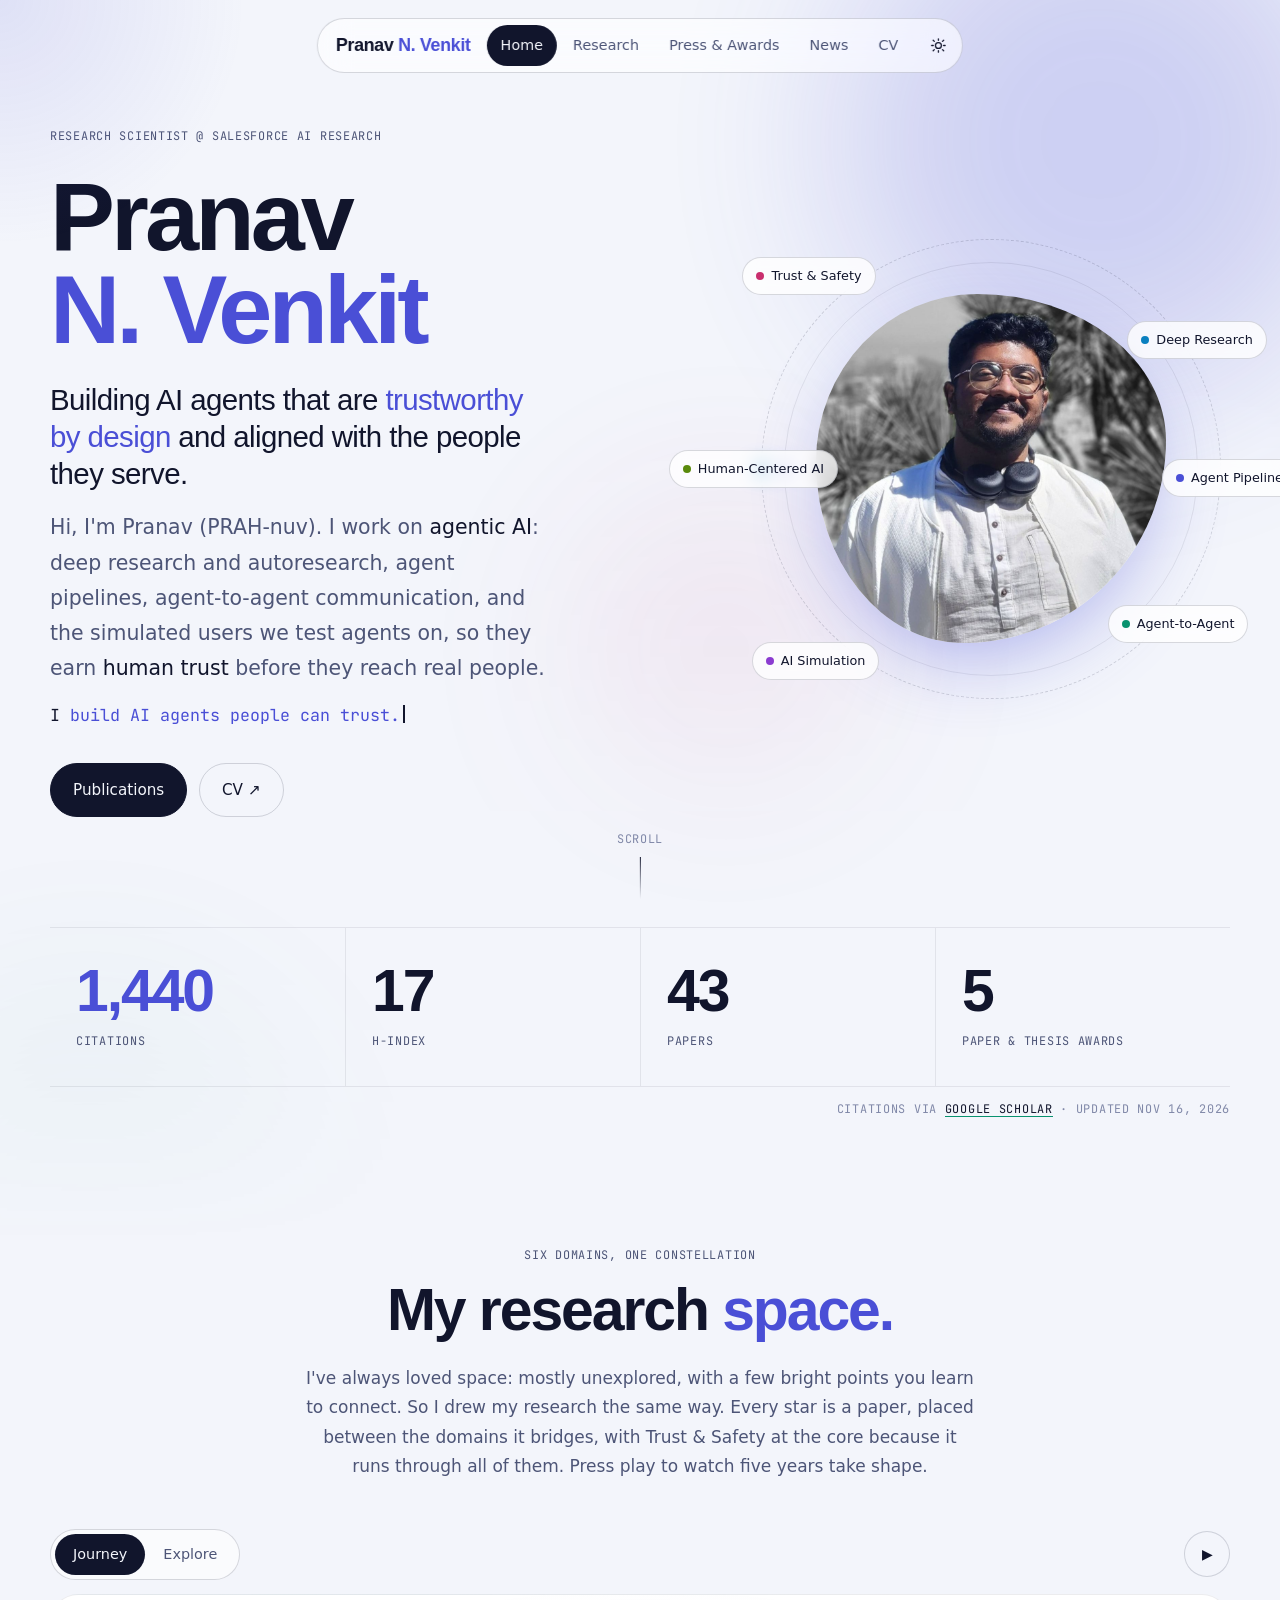
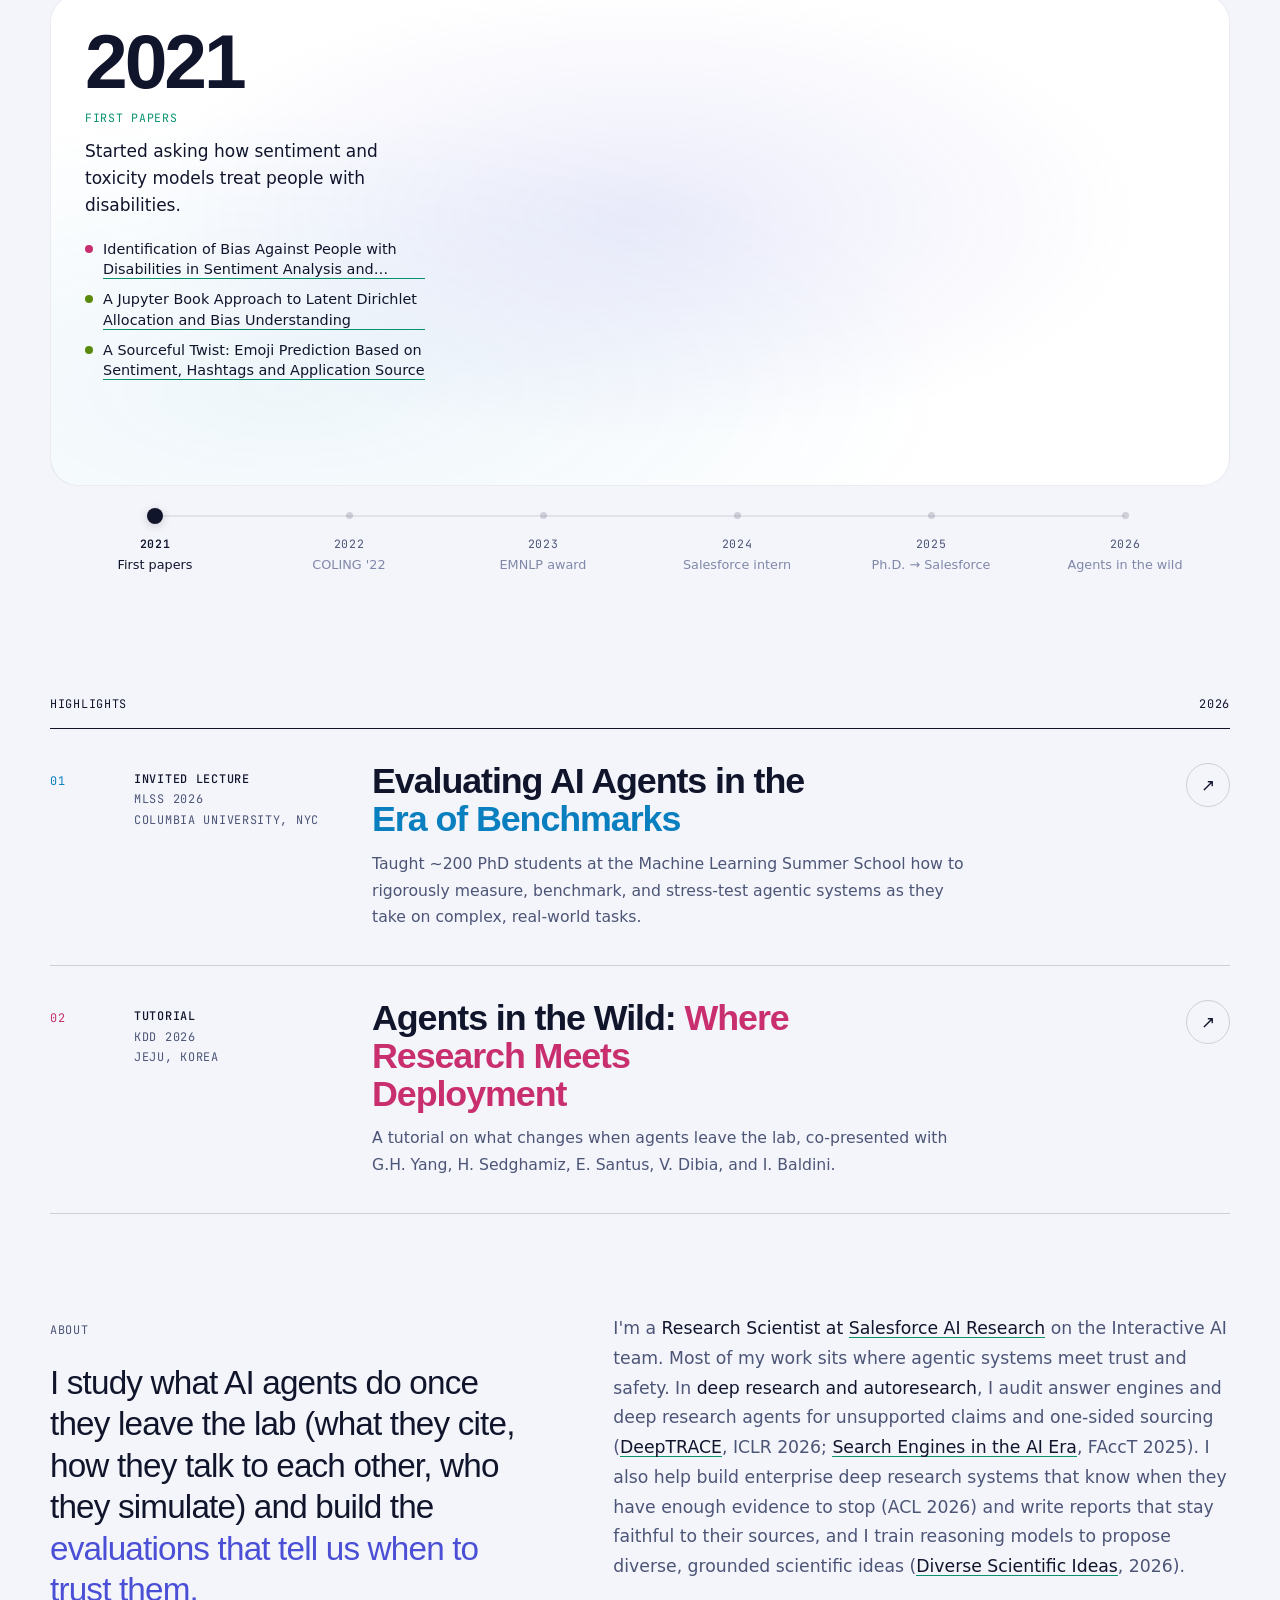
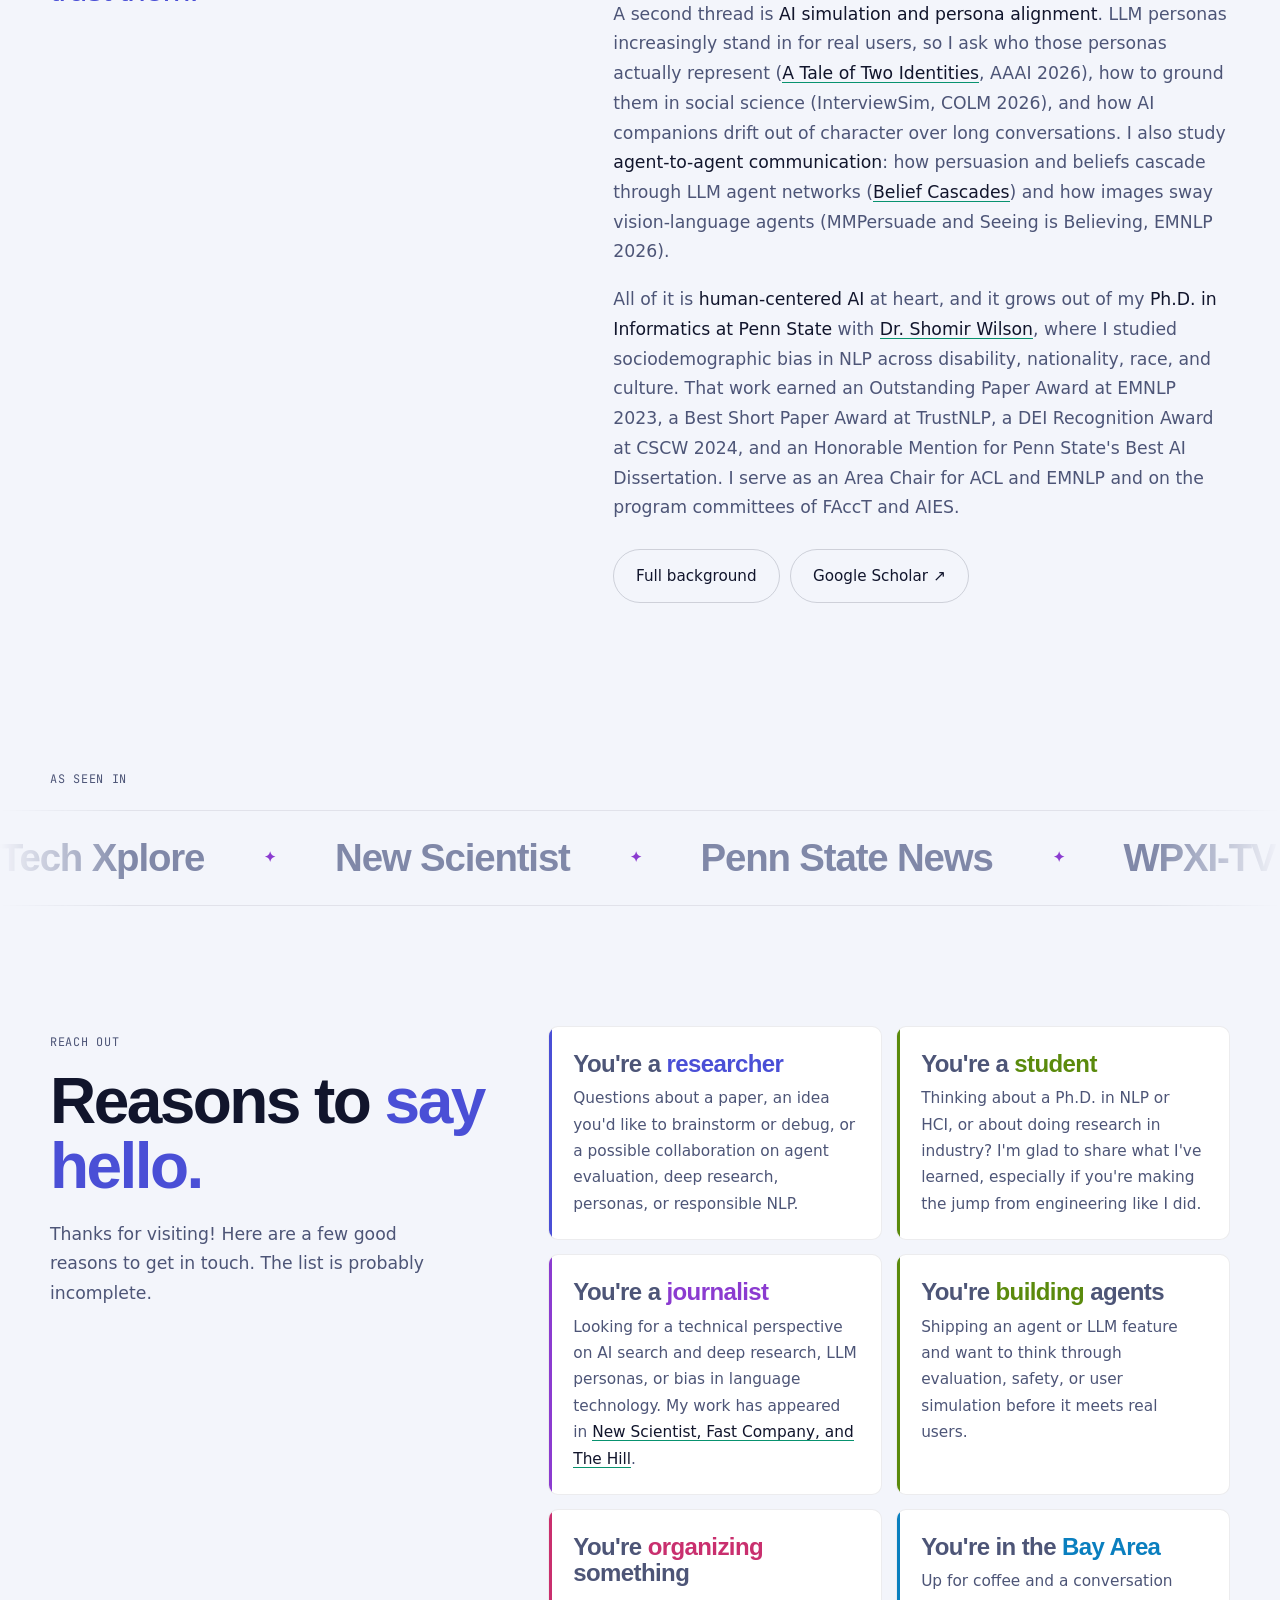
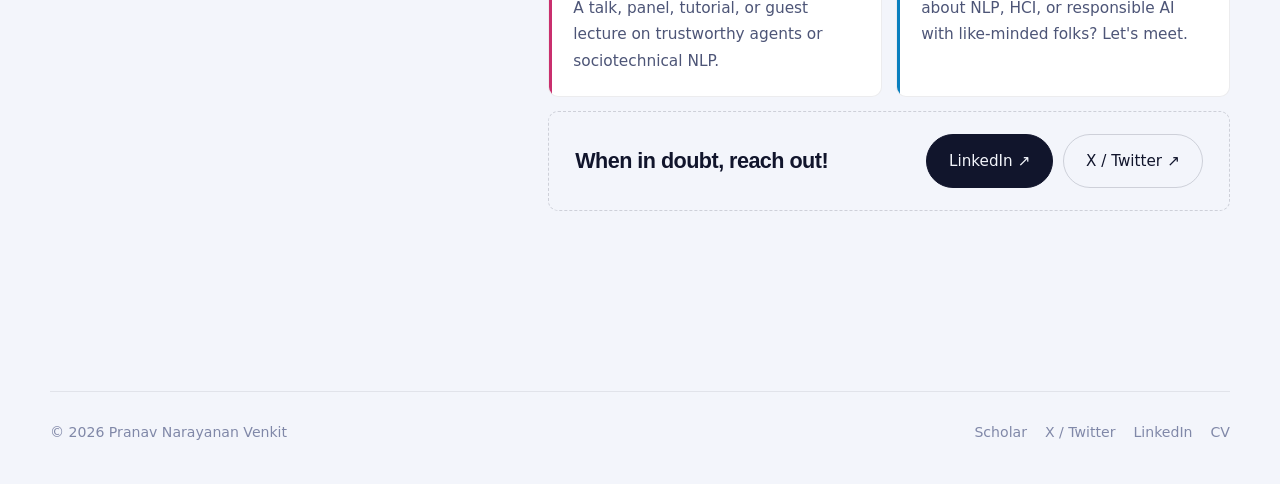
==== commit 3ed236a2: "CV: 'Recent talks & lectures', 2026 only" ====
--- a/index.html
+++ b/index.html
@@ -14,7 +14,7 @@
   <link rel="preconnect" href="https://cdn.fontshare.com" crossorigin />
   <link href="https://api.fontshare.com/v2/css?f[]=cabinet-grotesk@500,700,800&f[]=switzer@400,500,600,400i&display=swap" rel="stylesheet" />
   <link href="https://fonts.googleapis.com/css2?family=JetBrains+Mono:wght@400;500;600&display=swap" rel="stylesheet" />
-  <link rel="stylesheet" href="css/style.css?v=202611171201" />
+  <link rel="stylesheet" href="css/style.css?v=202611171206" />
   <script>document.documentElement.dataset.theme = new URLSearchParams(location.search).get("theme") || localStorage.getItem("theme") || "light";</script>
 </head>
 <body data-page="home">
@@ -147,10 +147,10 @@
     </div>
   </section>
 
-  <script src="js/scholar.js?v=202611171201"></script>
-  <script src="js/data.js?v=202611171201"></script>
-  <script src="js/space.js?v=202611171201"></script>
-  <script src="js/timeline.js?v=202611171201"></script>
-  <script src="js/main.js?v=202611171201"></script>
+  <script src="js/scholar.js?v=202611171206"></script>
+  <script src="js/data.js?v=202611171206"></script>
+  <script src="js/space.js?v=202611171206"></script>
+  <script src="js/timeline.js?v=202611171206"></script>
+  <script src="js/main.js?v=202611171206"></script>
 </body>
 </html>
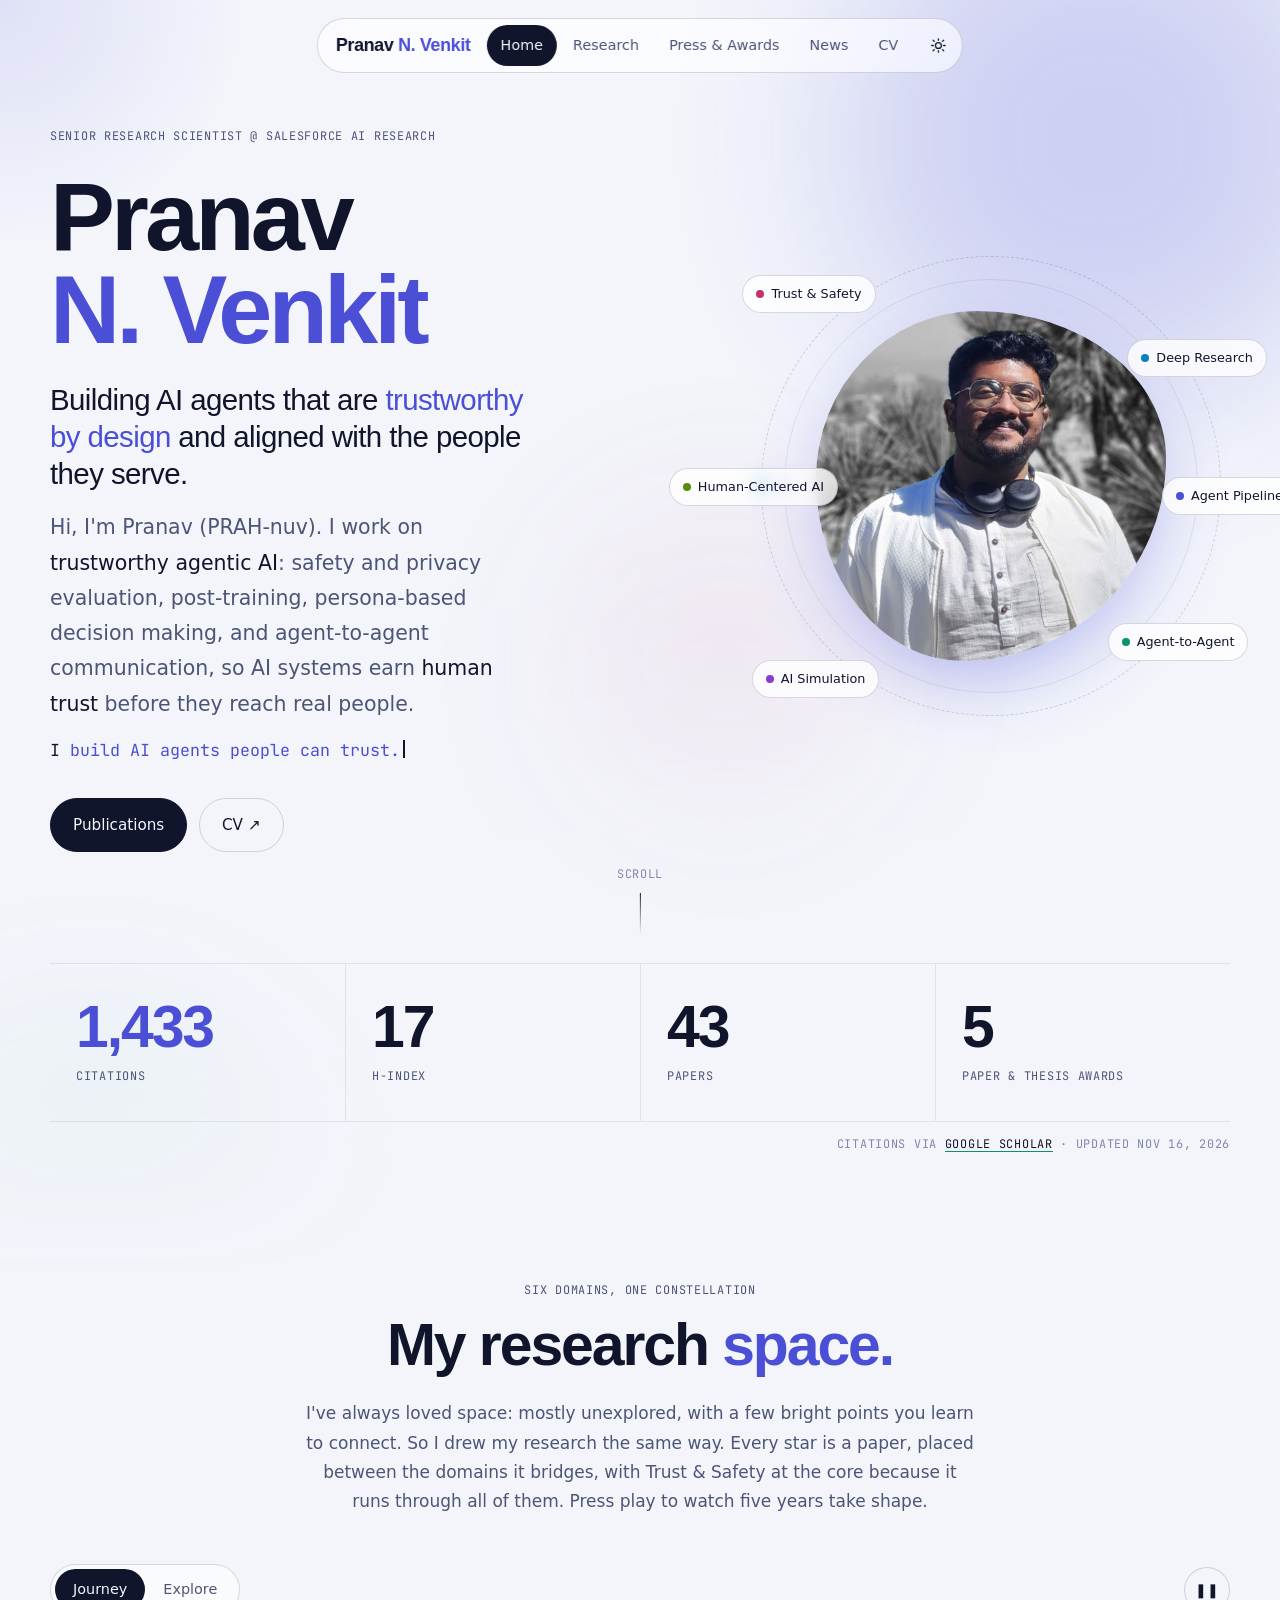
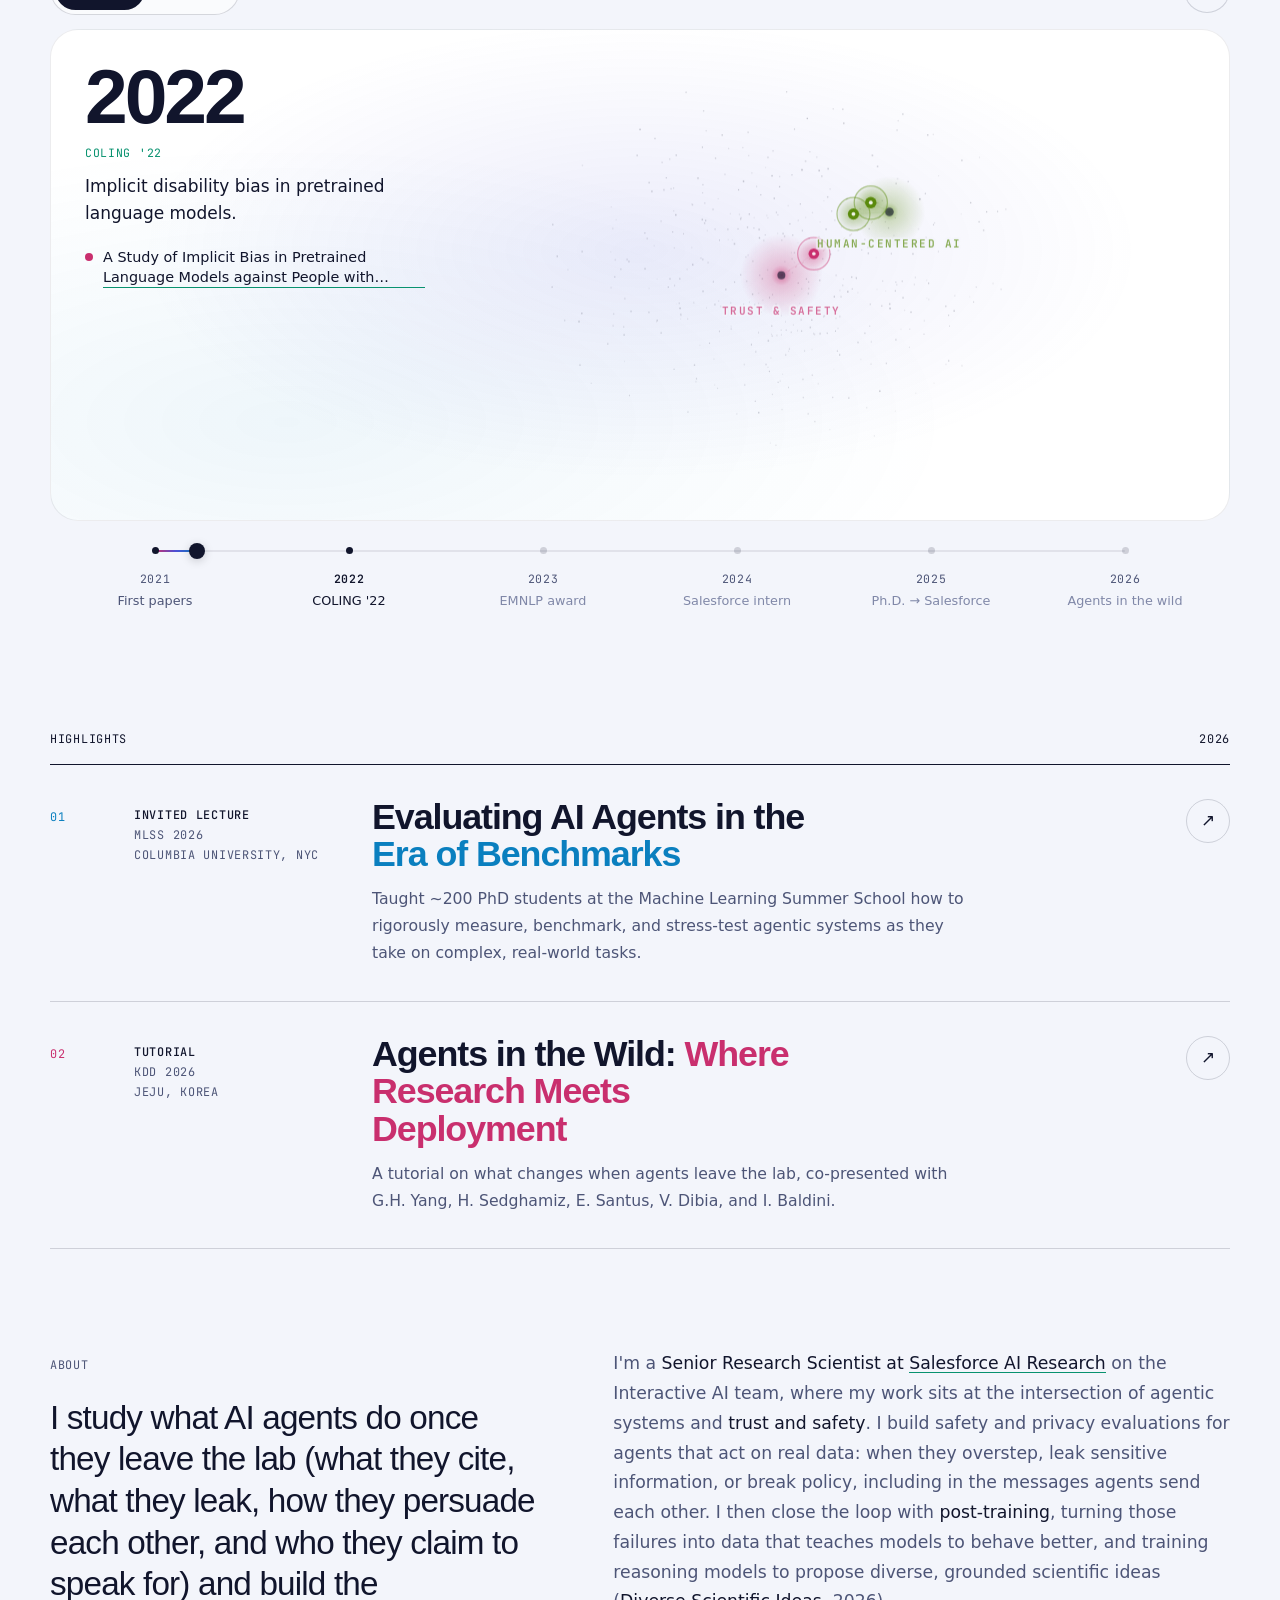
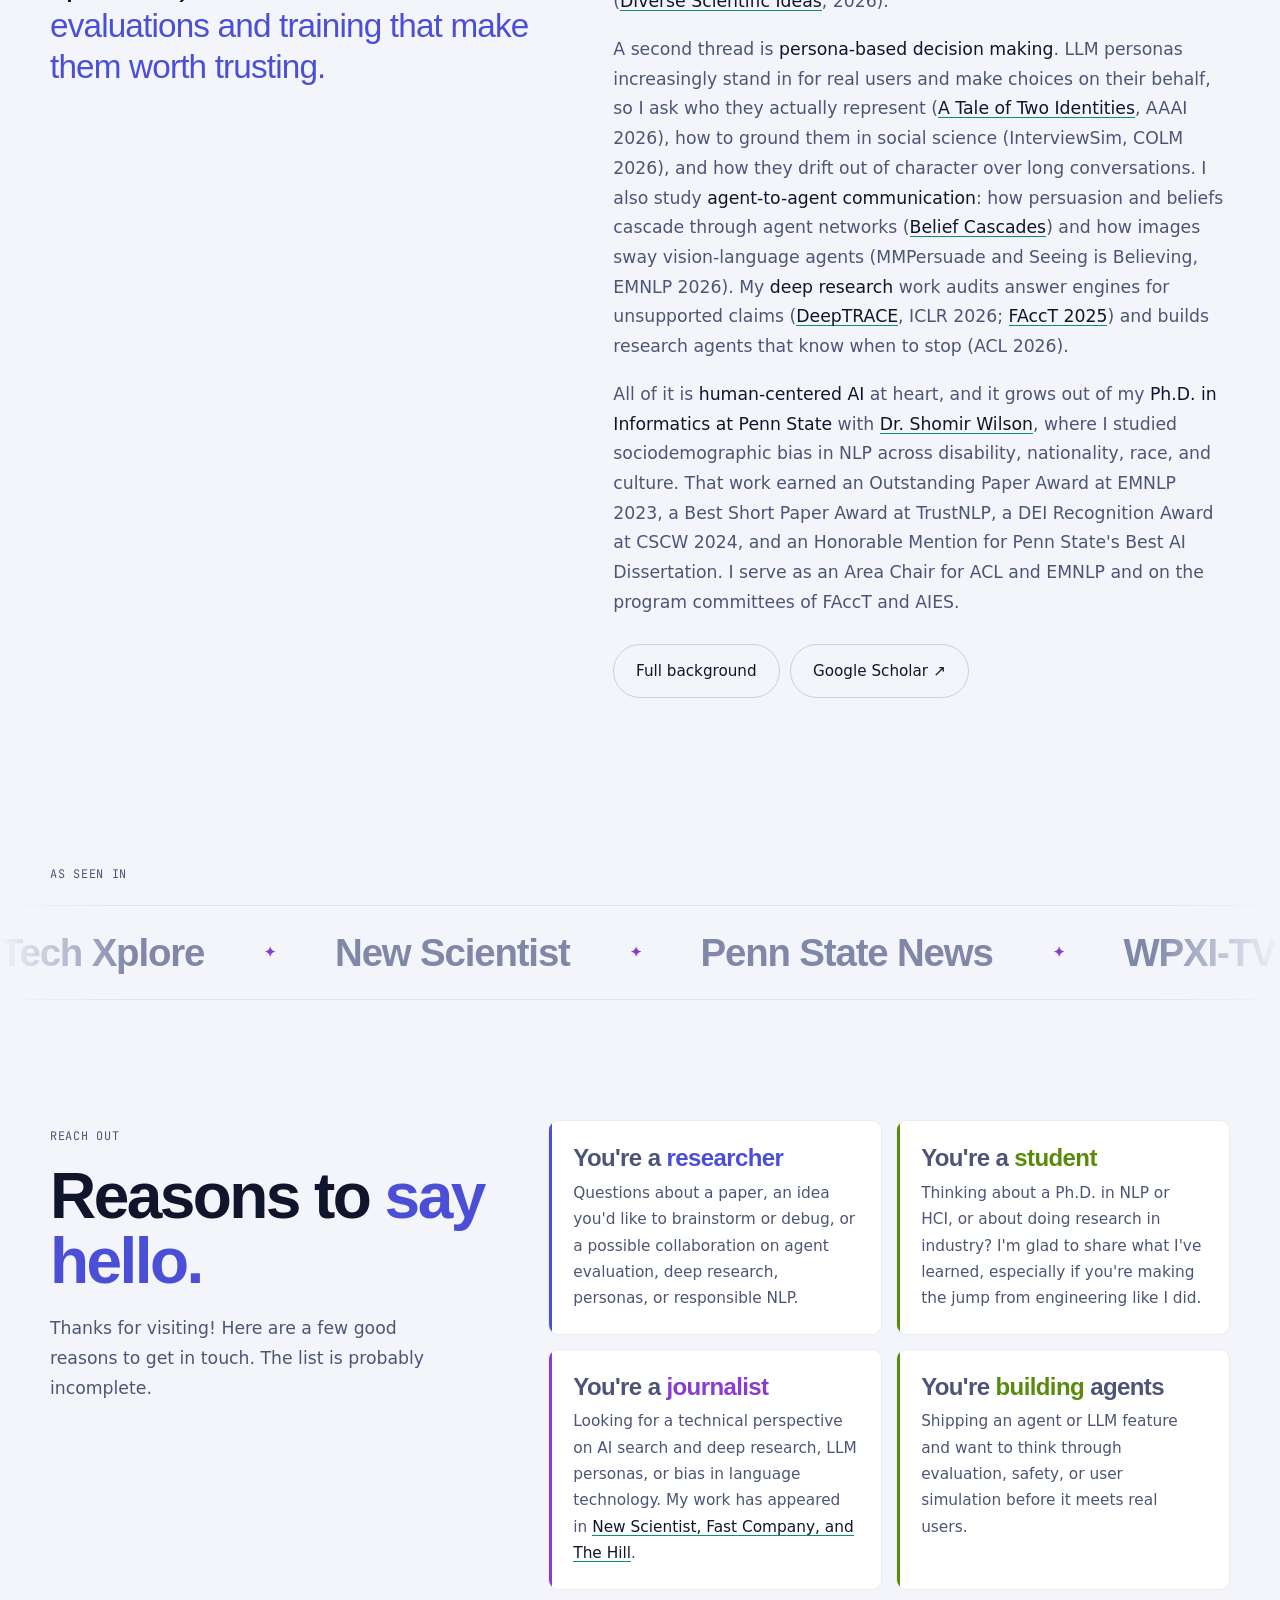
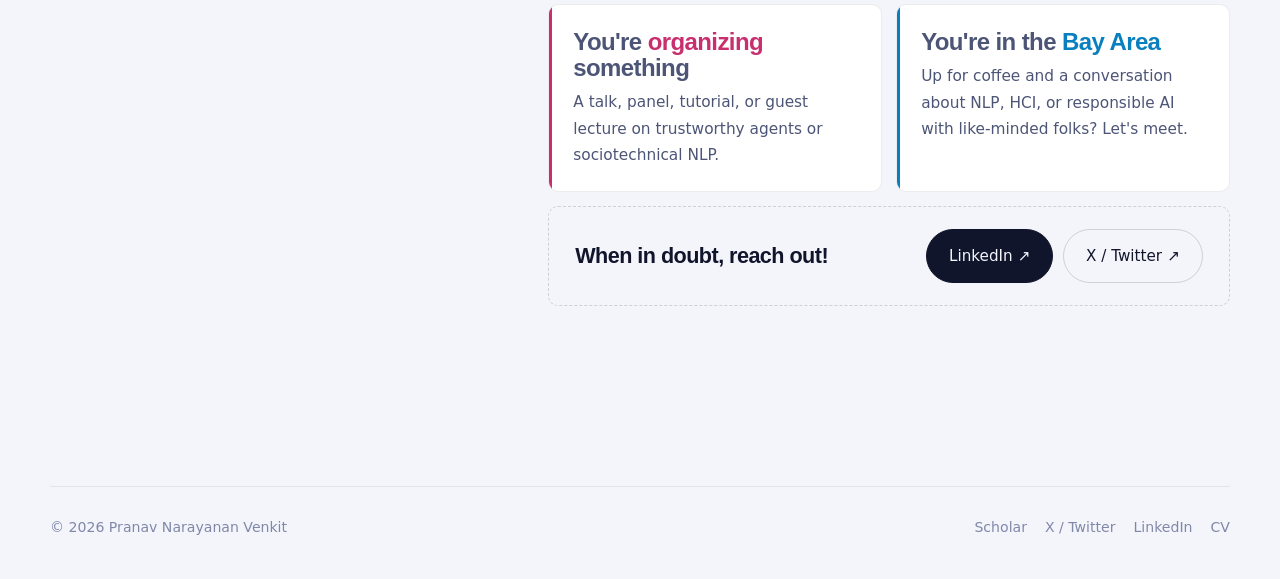
==== commit da48aaa5: "Senior Research Scientist (Oct 2026): title, bio, CV, and news" ====
--- a/index.html
+++ b/index.html
@@ -3,10 +3,10 @@
 <head>
   <meta charset="utf-8" />
   <meta name="viewport" content="width=device-width, initial-scale=1" />
-  <title>Pranav N. Venkit — Research Scientist, Salesforce AI Research</title>
-  <meta name="description" content="Pranav Narayanan Venkit is a Research Scientist at Salesforce AI Research who builds and audits AI agents (deep research systems, user simulators, and multi-agent networks) through a trust and safety lens." />
+  <title>Pranav N. Venkit — Senior Research Scientist, Salesforce AI Research</title>
+  <meta name="description" content="Pranav Narayanan Venkit is a Senior Research Scientist at Salesforce AI Research who builds, evaluates, and post-trains AI agents through a trust and safety lens: safety and privacy, LLM personas, and agent-to-agent communication." />
   <meta property="og:title" content="Pranav N. Venkit" />
-  <meta property="og:description" content="Research Scientist at Salesforce AI Research — auditing and building trustworthy AI agents, deep research systems, and LLM personas." />
+  <meta property="og:description" content="Senior Research Scientist at Salesforce AI Research — safety, privacy, and post-training for trustworthy AI agents, LLM personas, and agent-to-agent communication." />
   <meta property="og:image" content="https://www.pranavkit.com/assets/pranav.jpg" />
   <link rel="icon" href="assets/favicon.svg" />
   <link rel="preconnect" href="https://fonts.googleapis.com" />
@@ -14,7 +14,7 @@
   <link rel="preconnect" href="https://cdn.fontshare.com" crossorigin />
   <link href="https://api.fontshare.com/v2/css?f[]=cabinet-grotesk@500,700,800&f[]=switzer@400,500,600,400i&display=swap" rel="stylesheet" />
   <link href="https://fonts.googleapis.com/css2?family=JetBrains+Mono:wght@400;500;600&display=swap" rel="stylesheet" />
-  <link rel="stylesheet" href="css/style.css?v=202611171206" />
+  <link rel="stylesheet" href="css/style.css?v=202611171221" />
   <script>document.documentElement.dataset.theme = new URLSearchParams(location.search).get("theme") || localStorage.getItem("theme") || "light";</script>
 </head>
 <body data-page="home">
@@ -24,13 +24,13 @@
     <div class="hero-bg"><div class="blob b1"></div><div class="blob b2"></div><div class="blob b3"></div></div>
     <div class="wrap hero-grid">
       <div>
-        <span class="eyebrow mono">Research Scientist @ Salesforce AI Research</span>
+        <span class="eyebrow mono">Senior Research Scientist @ Salesforce AI Research</span>
         <h1>
           <span class="line"><span>Pranav</span></span>
           <span class="line"><span><em class="grad-text">N. Venkit</em></span></span>
         </h1>
         <p class="tagline">Building AI agents that are <em class="grad-text">trustworthy by design</em> and aligned with the people they serve.</p>
-        <p class="lede">Hi, I'm Pranav <span class="muted">(PRAH-nuv)</span>. I work on <b>agentic AI</b>: deep research and autoresearch, agent pipelines, agent-to-agent communication, and the simulated users we test agents on, so they earn <b>human trust</b> before they reach real people.</p>
+        <p class="lede">Hi, I'm Pranav <span class="muted">(PRAH-nuv)</span>. I work on <b>trustworthy agentic AI</b>: safety and privacy evaluation, post-training, persona-based decision making, and agent-to-agent communication, so AI systems earn <b>human trust</b> before they reach real people.</p>
         <div class="rotator">I <span class="word"></span><span class="caret"></span></div>
         <div class="hero-ctas">
           <a class="btn solid" href="research.html#publications">Publications</a>
@@ -106,11 +106,11 @@
     <div class="wrap two-col">
       <div class="reveal">
         <span class="mono muted">About</span>
-        <p class="prose big" style="margin-top:18px">I study what AI agents do once they leave the lab (what they cite, how they talk to each other, who they simulate) and build the <span class="grad-text">evaluations that tell us when to trust them.</span></p>
+        <p class="prose big" style="margin-top:18px">I study what AI agents do once they leave the lab (what they cite, what they leak, how they persuade each other, and who they claim to speak for) and build the <span class="grad-text">evaluations and training that make them worth trusting.</span></p>
       </div>
       <div class="prose reveal">
-        <p>I'm a <strong>Research Scientist at <a href="https://www.salesforceairesearch.com/" target="_blank" rel="noopener">Salesforce AI Research</a></strong> on the Interactive AI team. Most of my work sits where agentic systems meet trust and safety. In <strong>deep research and autoresearch</strong>, I audit answer engines and deep research agents for unsupported claims and one-sided sourcing (<a href="https://arxiv.org/abs/2509.04499" target="_blank" rel="noopener">DeepTRACE</a>, ICLR 2026; <a href="https://dl.acm.org/doi/abs/10.1145/3715275.3732089" target="_blank" rel="noopener">Search Engines in the AI Era</a>, FAccT 2025). I also help build enterprise deep research systems that know when they have enough evidence to stop (ACL 2026) and write reports that stay faithful to their sources, and I train reasoning models to propose diverse, grounded scientific ideas (<a href="https://arxiv.org/abs/2610.22324" target="_blank" rel="noopener">Diverse Scientific Ideas</a>, 2026).</p>
-        <p>A second thread is <strong>AI simulation and persona alignment</strong>. LLM personas increasingly stand in for real users, so I ask who those personas actually represent (<a href="https://ojs.aaai.org/index.php/AAAI/article/view/41112" target="_blank" rel="noopener">A Tale of Two Identities</a>, AAAI 2026), how to ground them in social science (InterviewSim, COLM 2026), and how AI companions drift out of character over long conversations. I also study <strong>agent-to-agent communication</strong>: how persuasion and beliefs cascade through LLM agent networks (<a href="https://arxiv.org/abs/2608.25152" target="_blank" rel="noopener">Belief Cascades</a>) and how images sway vision-language agents (MMPersuade and Seeing is Believing, EMNLP 2026).</p>
+        <p>I'm a <strong>Senior Research Scientist at <a href="https://www.salesforceairesearch.com/" target="_blank" rel="noopener">Salesforce AI Research</a></strong> on the Interactive AI team, where my work sits at the intersection of agentic systems and <strong>trust and safety</strong>. I build safety and privacy evaluations for agents that act on real data: when they overstep, leak sensitive information, or break policy, including in the messages agents send each other. I then close the loop with <strong>post-training</strong>, turning those failures into data that teaches models to behave better, and training reasoning models to propose diverse, grounded scientific ideas (<a href="https://arxiv.org/abs/2610.22324" target="_blank" rel="noopener">Diverse Scientific Ideas</a>, 2026).</p>
+        <p>A second thread is <strong>persona-based decision making</strong>. LLM personas increasingly stand in for real users and make choices on their behalf, so I ask who they actually represent (<a href="https://ojs.aaai.org/index.php/AAAI/article/view/41112" target="_blank" rel="noopener">A Tale of Two Identities</a>, AAAI 2026), how to ground them in social science (InterviewSim, COLM 2026), and how they drift out of character over long conversations. I also study <strong>agent-to-agent communication</strong>: how persuasion and beliefs cascade through agent networks (<a href="https://arxiv.org/abs/2608.25152" target="_blank" rel="noopener">Belief Cascades</a>) and how images sway vision-language agents (MMPersuade and Seeing is Believing, EMNLP 2026). My <strong>deep research</strong> work audits answer engines for unsupported claims (<a href="https://arxiv.org/abs/2509.04499" target="_blank" rel="noopener">DeepTRACE</a>, ICLR 2026; <a href="https://dl.acm.org/doi/abs/10.1145/3715275.3732089" target="_blank" rel="noopener">FAccT 2025</a>) and builds research agents that know when to stop (ACL 2026).</p>
         <p>All of it is <strong>human-centered AI</strong> at heart, and it grows out of my <strong>Ph.D. in Informatics at Penn State</strong> with <a href="https://shomir.net/" target="_blank" rel="noopener">Dr. Shomir Wilson</a>, where I studied sociodemographic bias in NLP across disability, nationality, race, and culture. That work earned an Outstanding Paper Award at EMNLP 2023, a Best Short Paper Award at TrustNLP, a DEI Recognition Award at CSCW 2024, and an Honorable Mention for Penn State's Best AI Dissertation. I serve as an Area Chair for ACL and EMNLP and on the program committees of FAccT and AIES.</p>
         <div style="display:flex;gap:10px;flex-wrap:wrap;margin-top:26px">
           <a class="btn" href="cv.html">Full background</a>
@@ -147,10 +147,10 @@
     </div>
   </section>
 
-  <script src="js/scholar.js?v=202611171206"></script>
-  <script src="js/data.js?v=202611171206"></script>
-  <script src="js/space.js?v=202611171206"></script>
-  <script src="js/timeline.js?v=202611171206"></script>
-  <script src="js/main.js?v=202611171206"></script>
+  <script src="js/scholar.js?v=202611171221"></script>
+  <script src="js/data.js?v=202611171221"></script>
+  <script src="js/space.js?v=202611171221"></script>
+  <script src="js/timeline.js?v=202611171221"></script>
+  <script src="js/main.js?v=202611171221"></script>
 </body>
 </html>
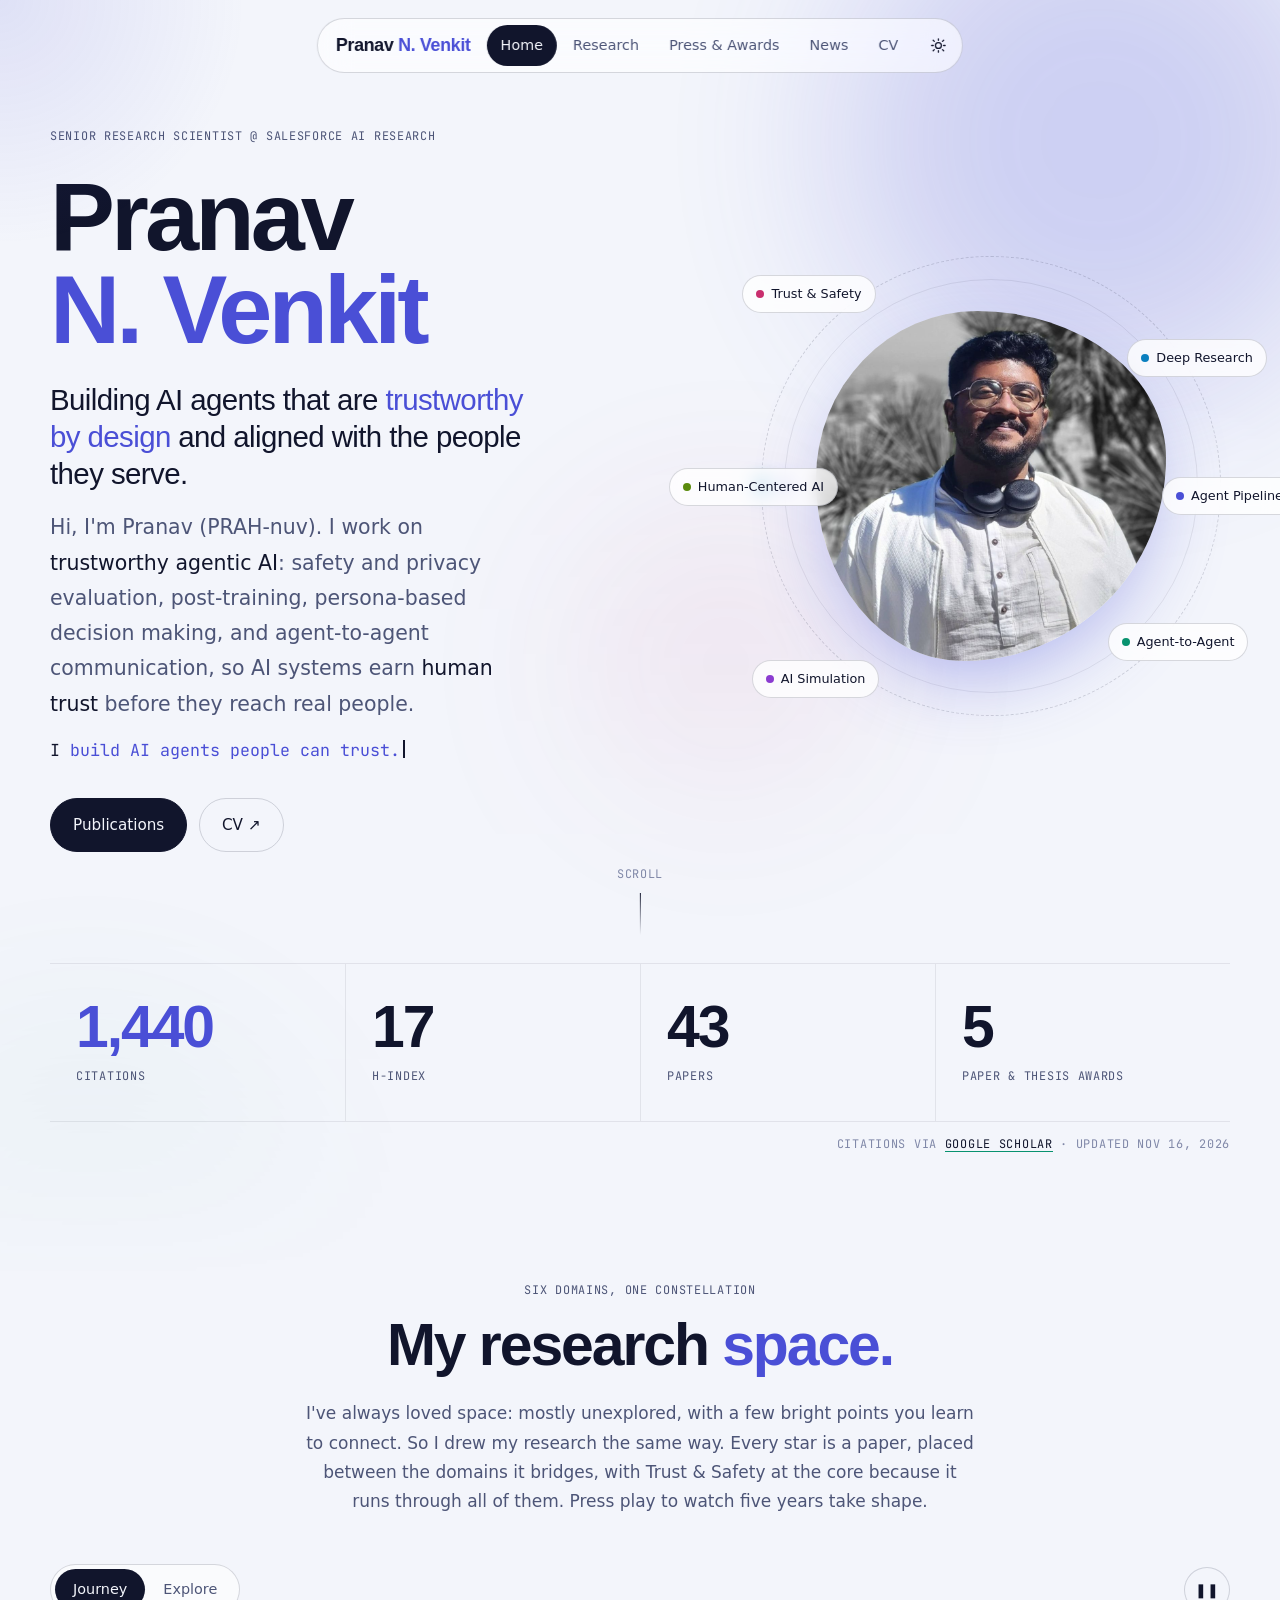
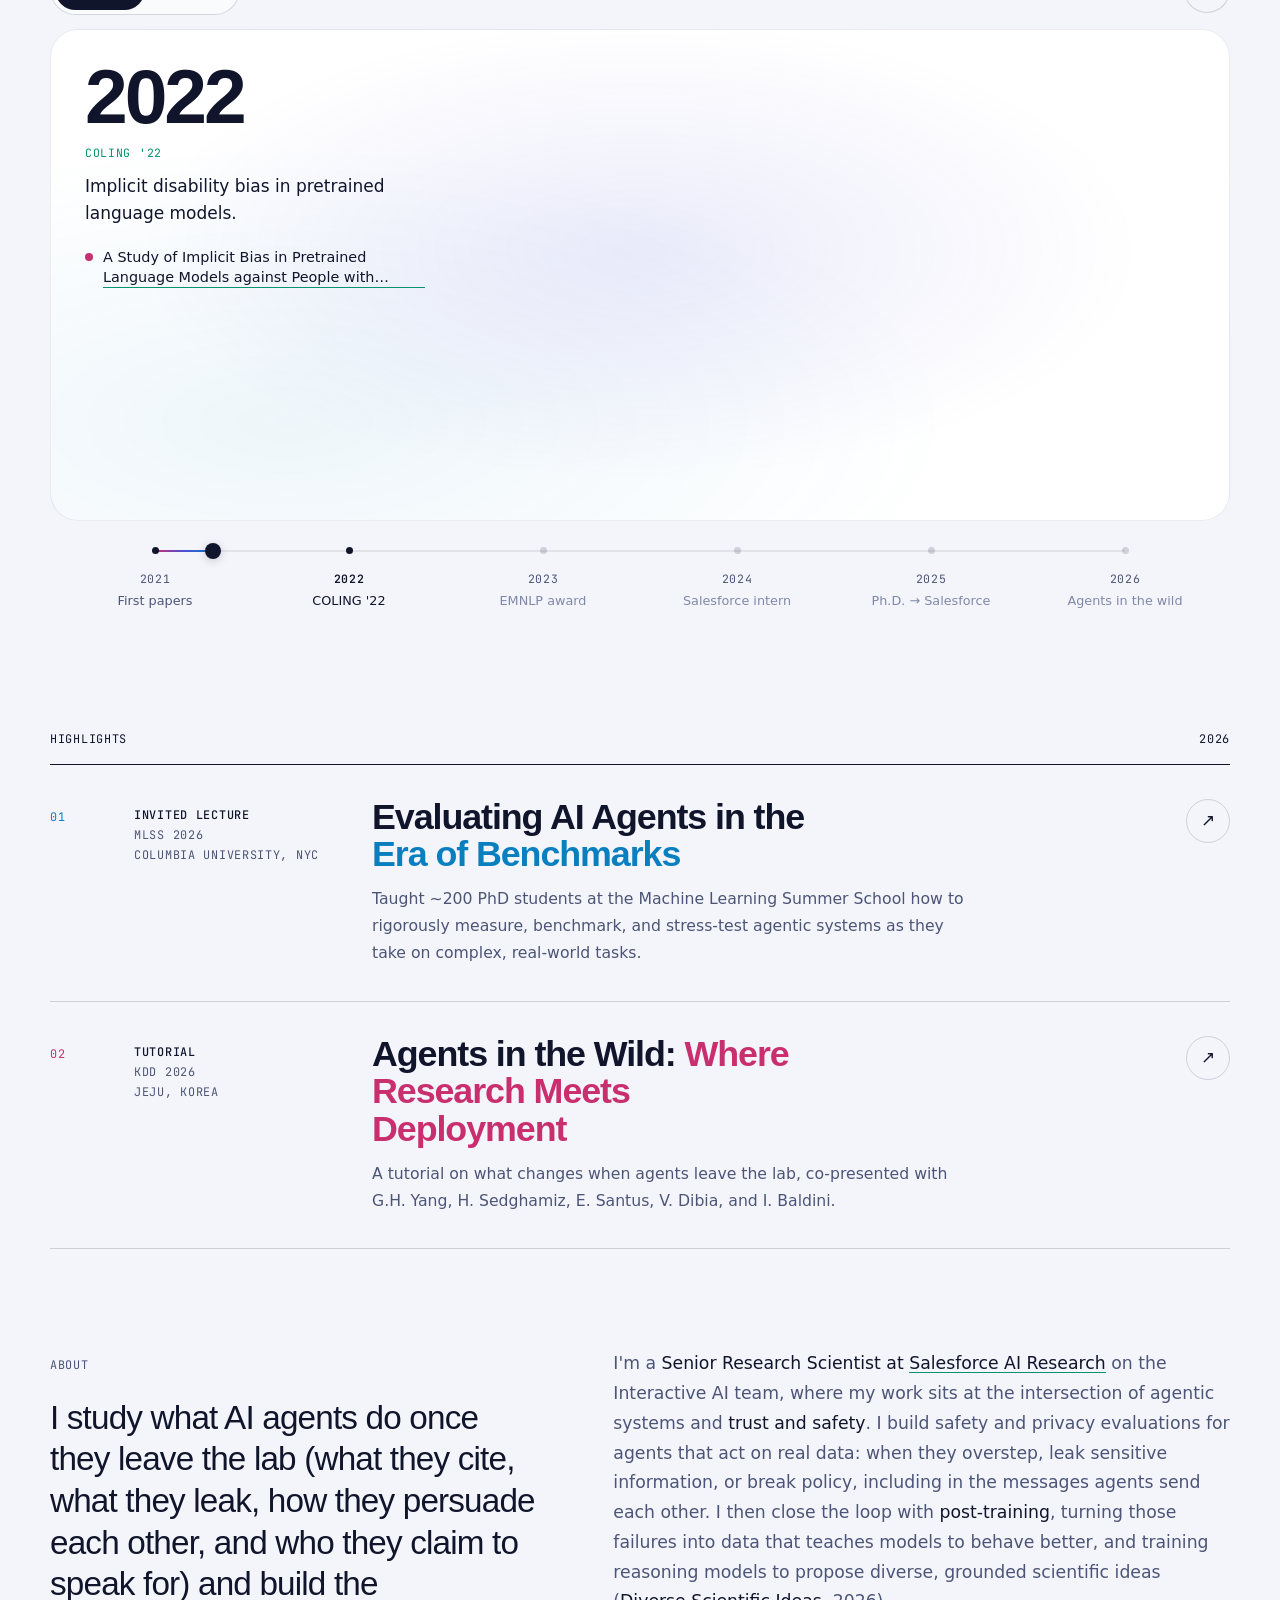
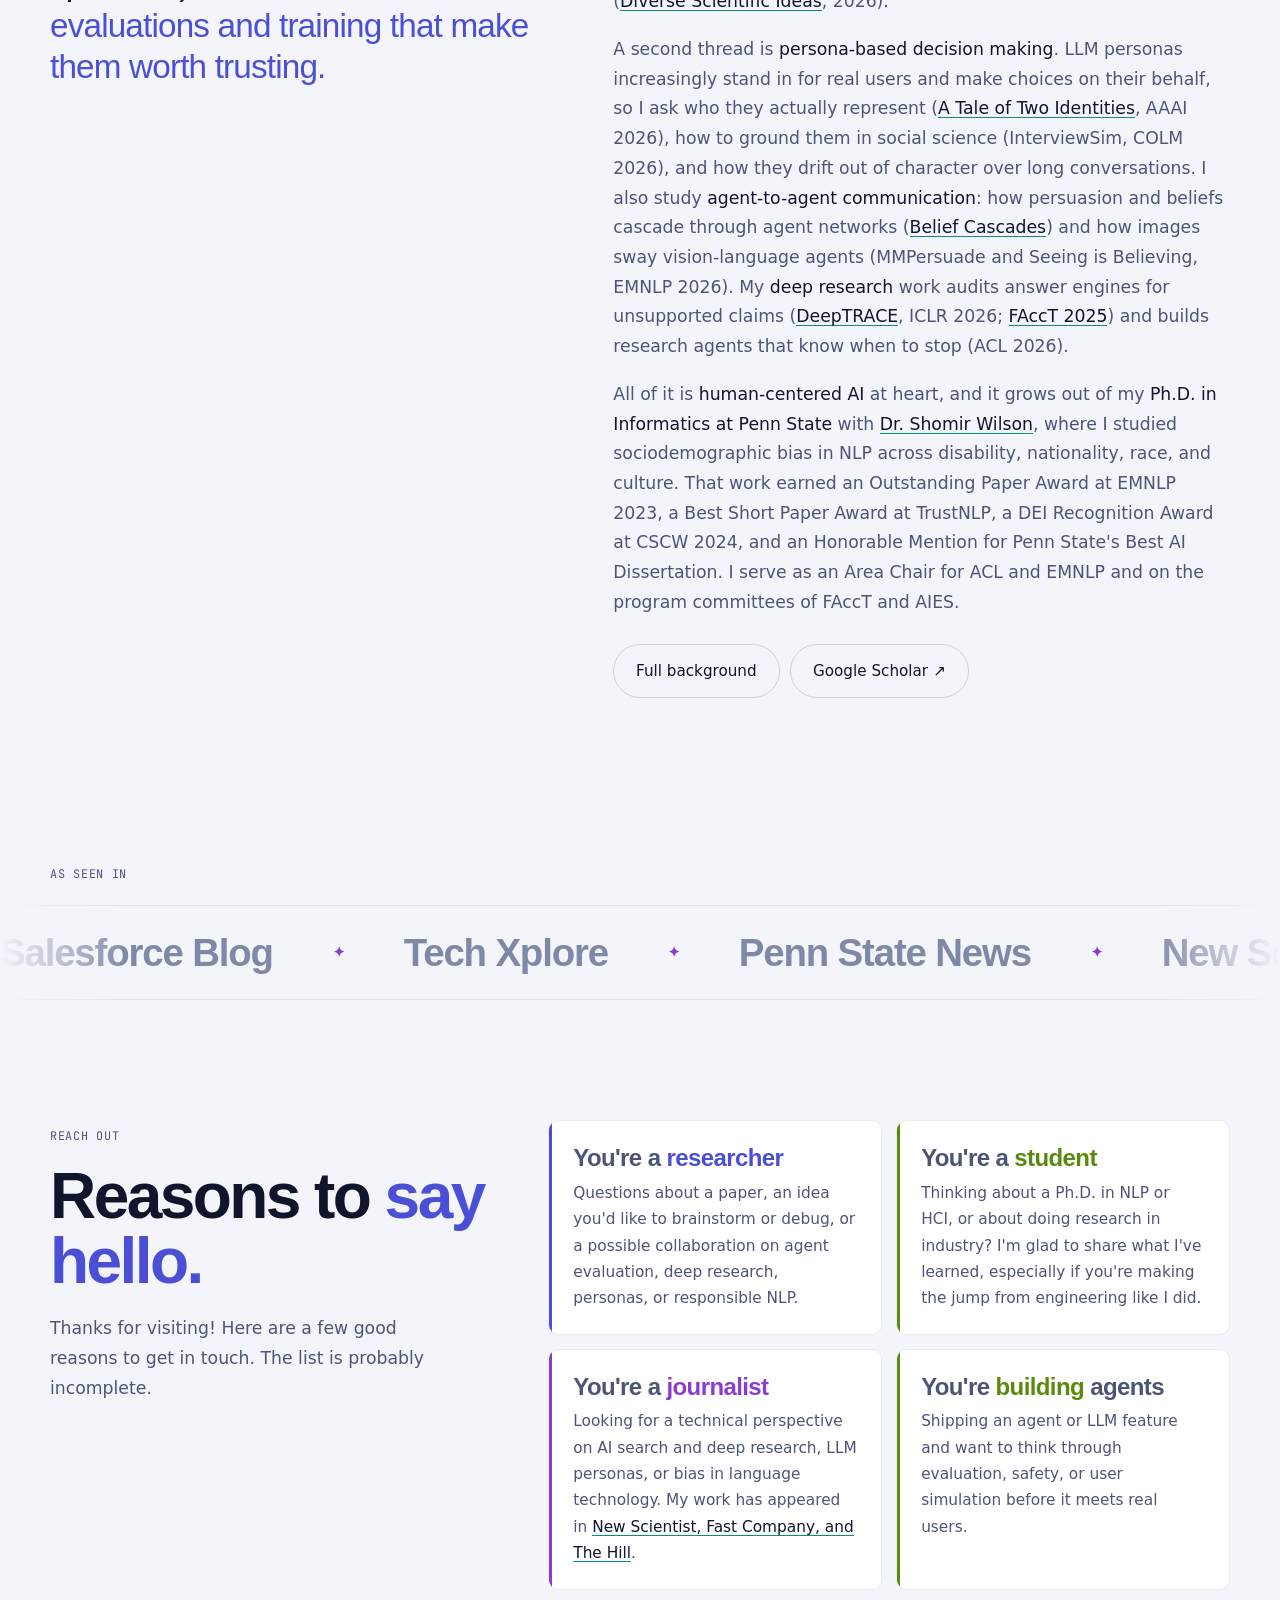
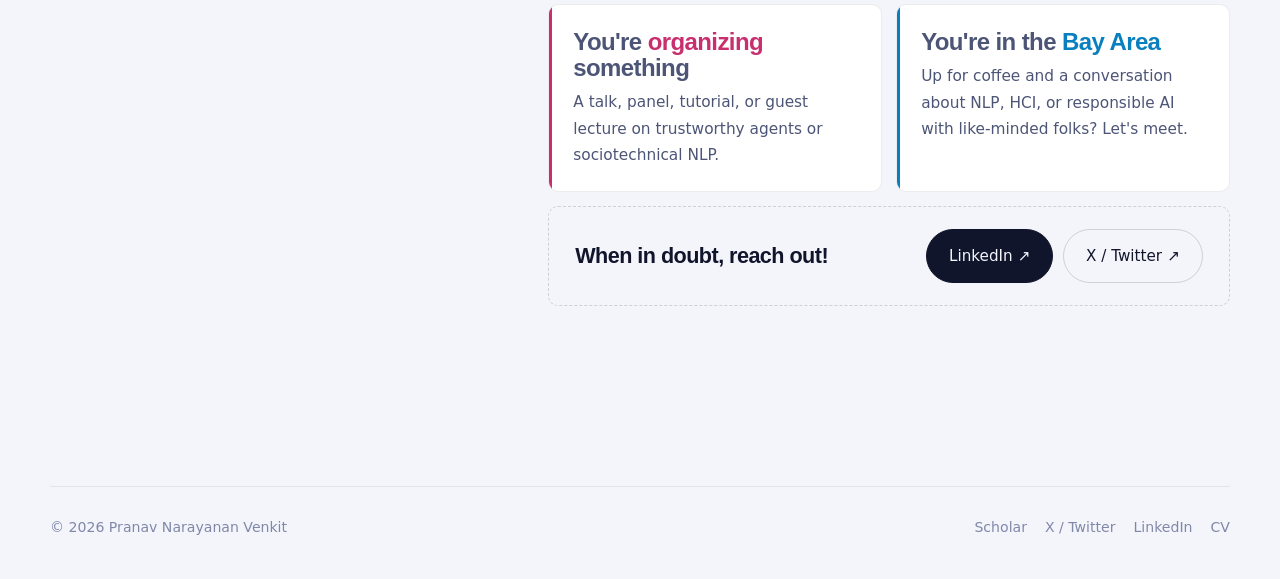
==== commit 6cbfcc86: "Press & news: ICLR 2026 blog, Penn State personas and jailbreaking stories; CV rebuilt" ====
--- a/index.html
+++ b/index.html
@@ -14,7 +14,7 @@
   <link rel="preconnect" href="https://cdn.fontshare.com" crossorigin />
   <link href="https://api.fontshare.com/v2/css?f[]=cabinet-grotesk@500,700,800&f[]=switzer@400,500,600,400i&display=swap" rel="stylesheet" />
   <link href="https://fonts.googleapis.com/css2?family=JetBrains+Mono:wght@400;500;600&display=swap" rel="stylesheet" />
-  <link rel="stylesheet" href="css/style.css?v=202611171221" />
+  <link rel="stylesheet" href="css/style.css?v=202611171454" />
   <script>document.documentElement.dataset.theme = new URLSearchParams(location.search).get("theme") || localStorage.getItem("theme") || "light";</script>
 </head>
 <body data-page="home">
@@ -147,10 +147,10 @@
     </div>
   </section>
 
-  <script src="js/scholar.js?v=202611171221"></script>
-  <script src="js/data.js?v=202611171221"></script>
-  <script src="js/space.js?v=202611171221"></script>
-  <script src="js/timeline.js?v=202611171221"></script>
-  <script src="js/main.js?v=202611171221"></script>
+  <script src="js/scholar.js?v=202611171454"></script>
+  <script src="js/data.js?v=202611171454"></script>
+  <script src="js/space.js?v=202611171454"></script>
+  <script src="js/timeline.js?v=202611171454"></script>
+  <script src="js/main.js?v=202611171454"></script>
 </body>
 </html>
